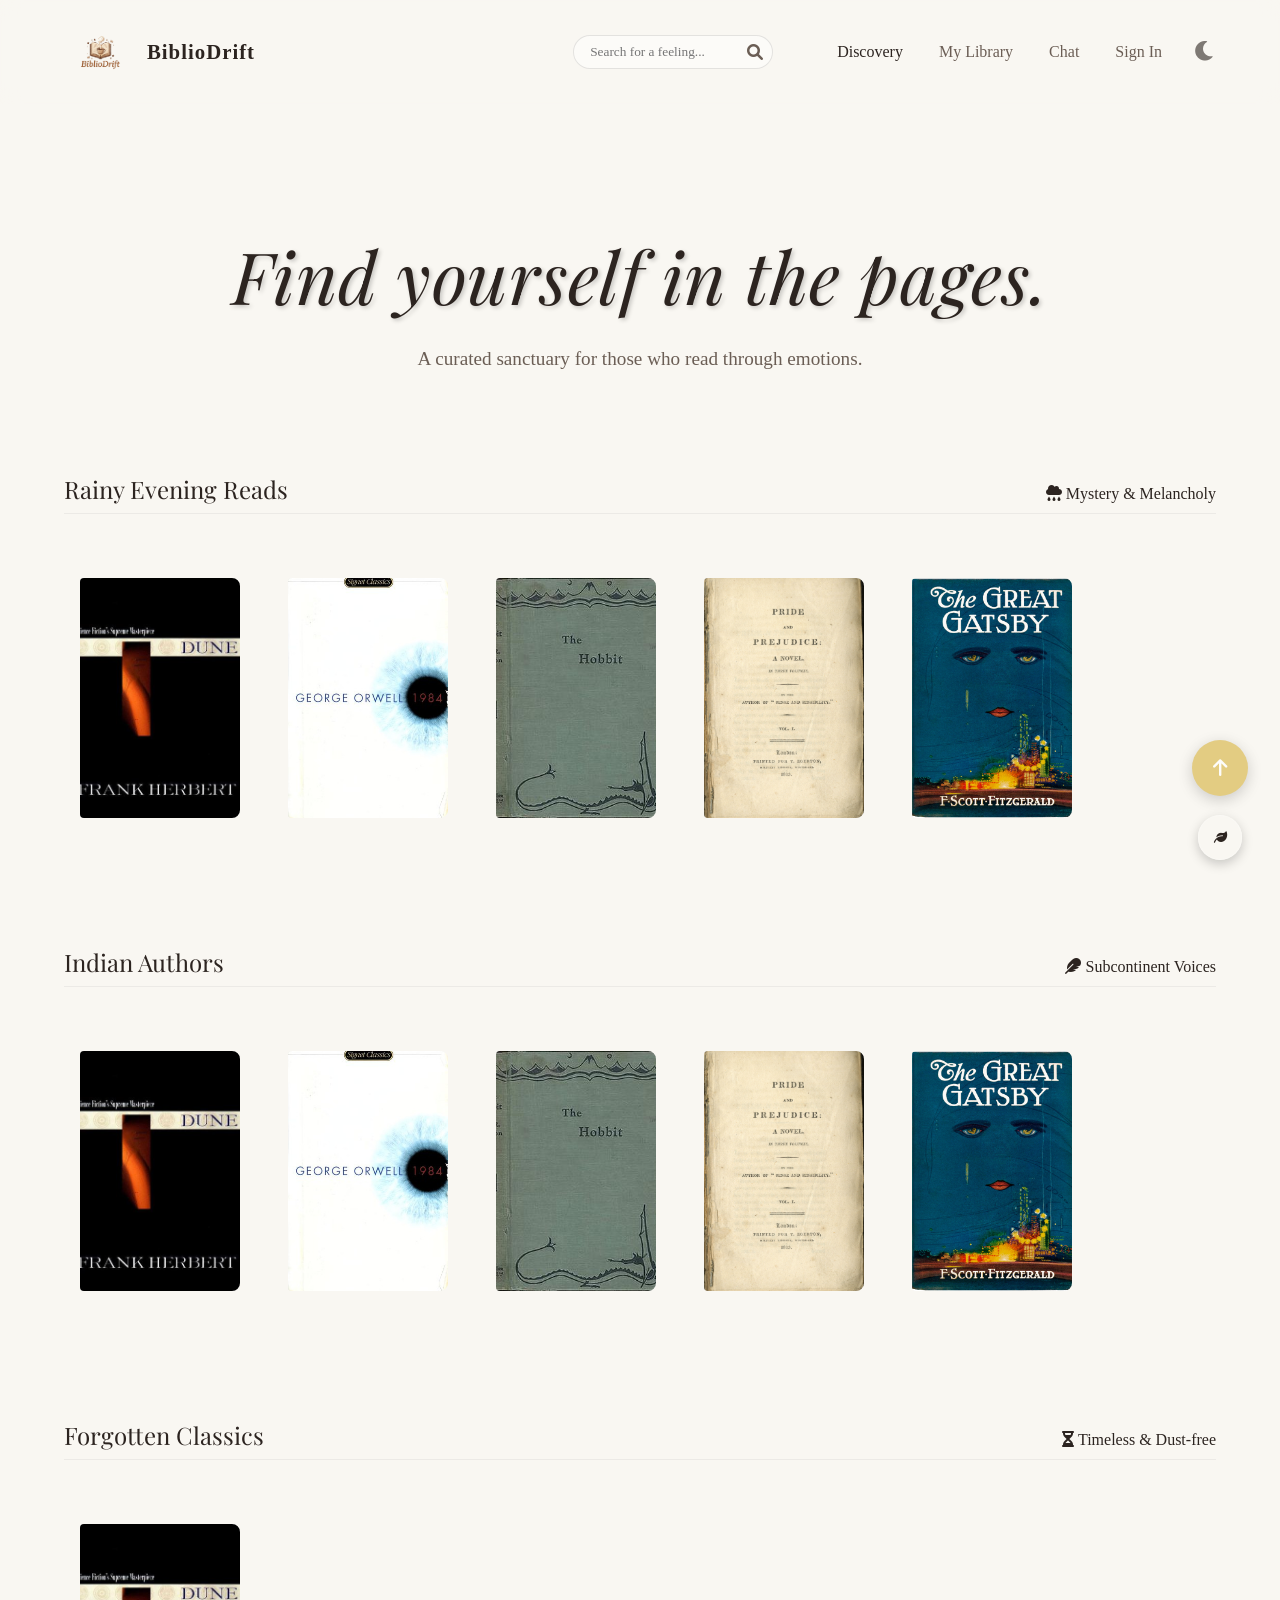
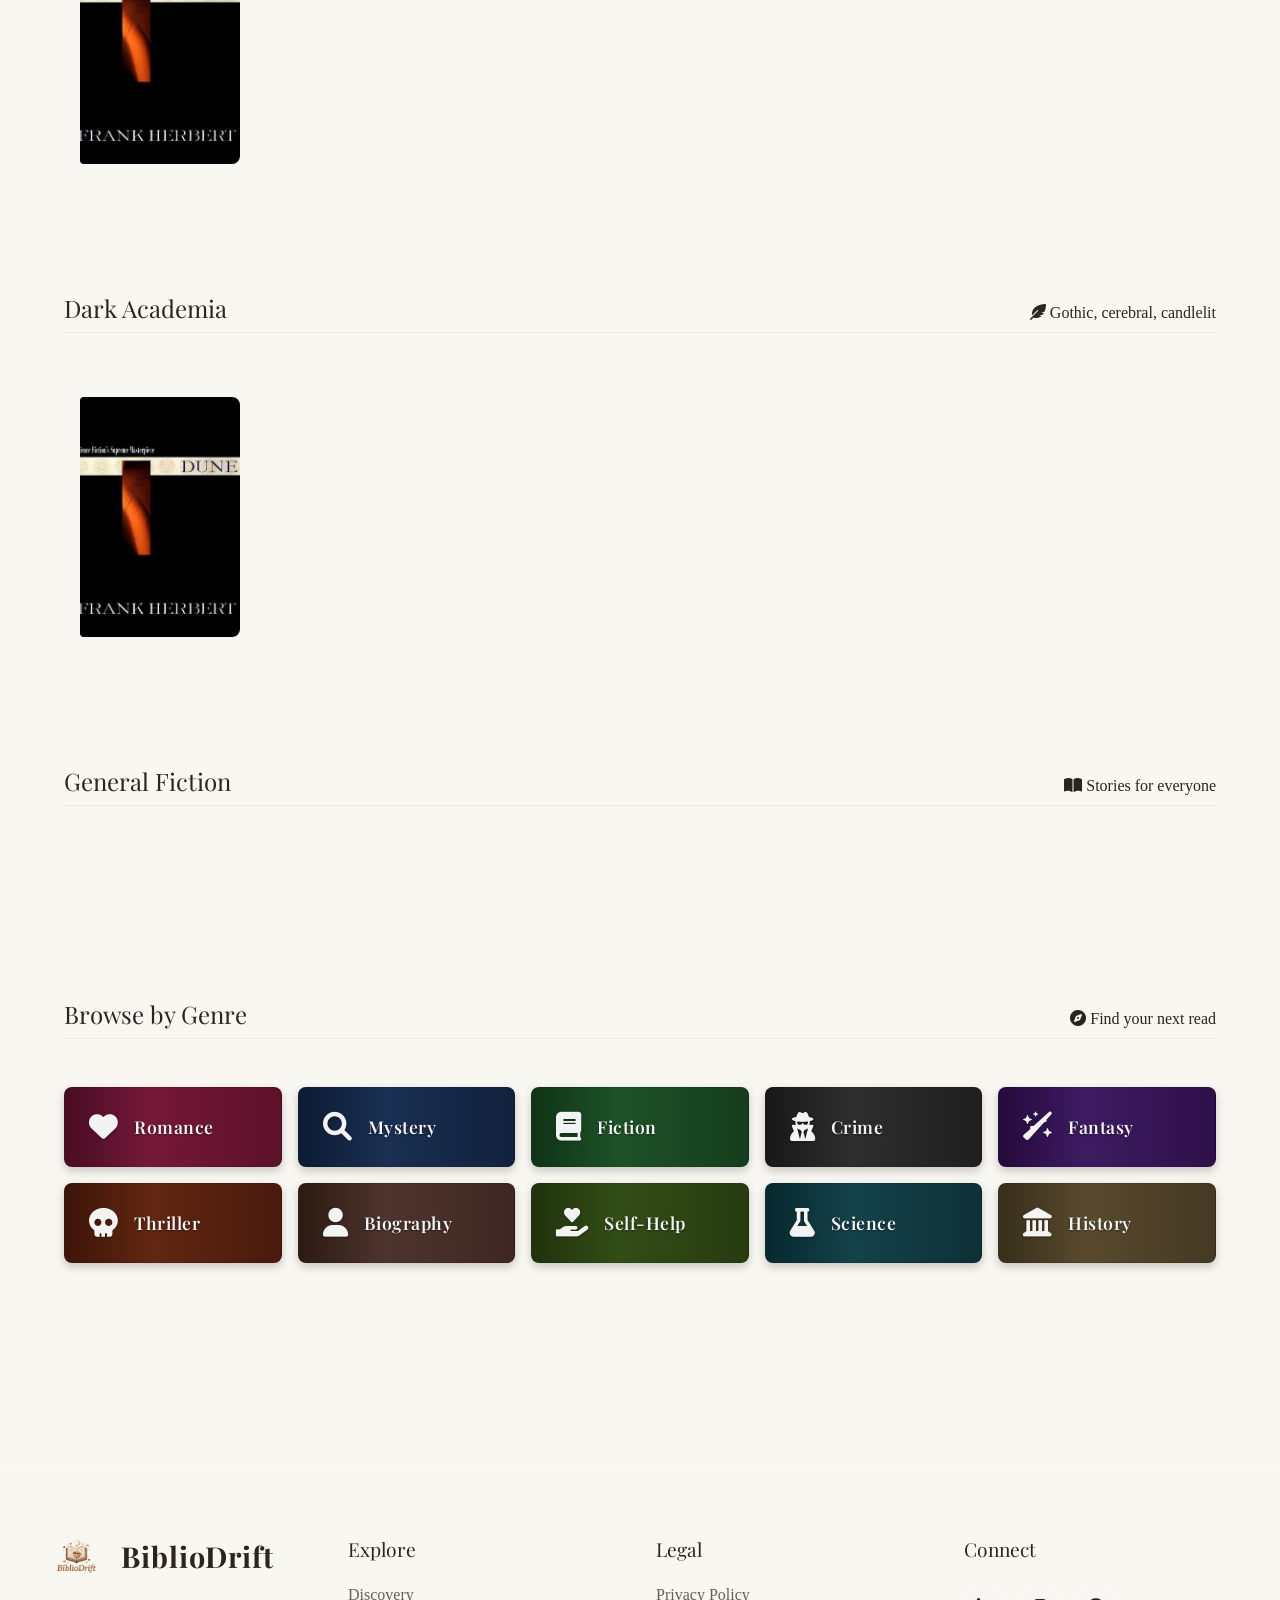
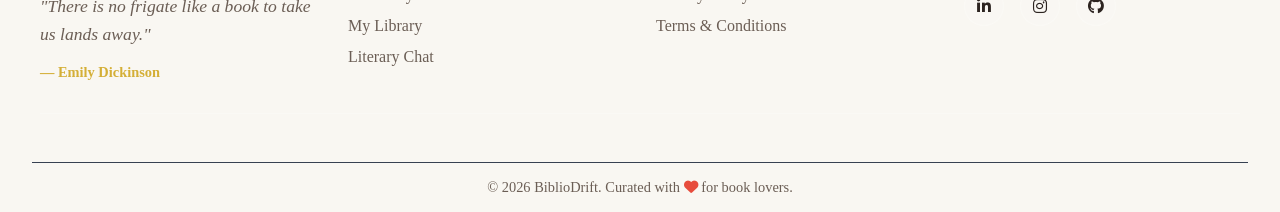
==== frontend/pages/index.html @ 65e3a483 "Merge branch 'main' into 525" ====
<!doctype html>
<html lang="en">

<head>
  <meta charset="UTF-8" />
  <script>
    (function () {
      const theme = localStorage.getItem('bibliodrift_theme');
      if (theme === 'night') {
        document.documentElement.setAttribute('data-theme', 'night');
      }
    })();
  </script>
  <meta name="viewport" content="width=device-width, initial-scale=1.0" />
  <!-- Added SEO meta description to improve search engine discoverability and click-through rates -->
  <meta name="description" content="BiblioDrift — Discover books by mood, track your reading journey, and get AI-powered recommendations." />
  <title>BiblioDrift | Find yourself in the pages</title>
  <link rel="stylesheet" href="../css/style.css" />
  <link rel="stylesheet" href="../css/keyboard-shortcuts.css" />

  <!-- Fonts -->
  <link rel="preconnect" href="https://fonts.googleapis.com" />
  <link rel="preconnect" href="https://fonts.gstatic.com" crossorigin />
  <link
    href="https://fonts.googleapis.com/css2?family=Playfair+Display:ital,wght@0,400;0,600;1,400&family=Georgia&display=swap"
    rel="stylesheet" />
  <link rel="stylesheet" href="https://cdnjs.cloudflare.com/ajax/libs/font-awesome/6.0.0/css/all.min.css" />

  <!-- Security: DOMPurify for XSS prevention -->
  <script src="https://cdn.jsdelivr.net/npm/dompurify@3.0.6/dist/purify.min.js"></script>
  <link rel="icon" href="../assets/images/biblioDrift_favicon.png" type="image/png">
  <!-- PWA -->
  <link rel="manifest" href="../manifest.json">
  <meta name="theme-color" content="#2c2420">
  <meta name="apple-mobile-web-app-capable" content="yes">
  <meta name="apple-mobile-web-app-status-bar-style" content="black-translucent">
  <meta name="apple-mobile-web-app-title" content="BiblioDrift">
  <link rel="apple-touch-icon" href="../assets/images/biblioDrift_favicon.png">
</head>

<body>
  <header>
    <a href="index.html" class="logo">
      <img style="height: 40px" src="../assets/images/biblioDrift_favicon.png" alt="BiblioDrift Logo"> BiblioDrift
    </a>
    <div class="header-controls">
      <div class="search-bar">
        <input type="text" id="searchInput" class="search-input" placeholder="Search for a feeling...">
        <i class="fa-solid fa-search search-icon" id="searchIcon"></i>
      </div>
      <nav class="nav-links">
        <div class="tooltip">
          <a href="index.html" class="active">Discovery</a>
          <span class="tooltip-text"><i class="fa-solid fa-wand-magic-sparkles"></i> Explore books</span>
        </div>
        <div class="tooltip">
          <a href="library.html">My Library</a>
          <span class="tooltip-text"><i class="fa-solid fa-book"></i> My Library</span>
        </div>
        <div class="tooltip">
          <a href="chat.html">Chat</a>
          <span class="tooltip-text"><i class="fa-solid fa-comments"></i> Chat</span>
        </div>
        <!-- DYNAMIC AUTH LINK -->
        <div class="tooltip">
          <a href="auth.html" id="navAuthLink">Sign In</a>
          <span class="tooltip-text" id="navAuthTooltip"><i class="fa-solid fa-key"></i> Access account</span>
        </div>
      </nav>
      <button id="themeToggle" class="btn-icon" title="Toggle Theme">
        <i class="fa-solid fa-moon"></i>
      </button>
    </div>
  </header>

  <main>
    <section class="hero">
      <h1>Find yourself in the pages.</h1>
      <p>A curated sanctuary for those who read through emotions.</p>
    </section>

    <!-- SEARCH RESULTS SECTION (Initially Hidden) -->
    <section id="search-results-section" class="curated-section" hidden>
      <div class="section-header">
        <h2 id="search-query-display">Search Results</h2>
        <span><i class="fa-solid fa-magnifying-glass"></i> Exploring your query</span>
      </div>
      <div class="curated-row" id="search-results-grid">
        <!-- Dynamically Appended Books -->
      </div>
    </section>

    <!-- Curated Sections -->
    <section class="curated-section">
      <div class="section-header">
        <h2>Rainy Evening Reads</h2>
        <span><i class="fa-solid fa-cloud-rain"></i> Mystery & Melancholy</span>
      </div>
      <div class="curated-row" id="row-rainy"></div>
    </section>

    <section class="curated-section">
      <div class="section-header">
        <h2>Indian Authors</h2>
        <span><i class="fa-solid fa-feather"></i> Subcontinent Voices</span>
      </div>
      <div class="curated-row" id="row-indian"></div>
    </section>

    <section class="curated-section">
      <div class="section-header">
        <h2>Forgotten Classics</h2>
        <span><i class="fa-solid fa-hourglass"></i> Timeless & Dust-free</span>
      </div>
      <div class="curated-row" id="row-classics"></div>
    </section>

    <section class="curated-section">
      <div class="section-header">
        <h2>Dark Academia</h2>
        <span><i class="fa-solid fa-feather-pointed"></i> Gothic, cerebral, candlelit</span>
      </div>
      <div class="curated-row" id="row-dark-academia"></div>
    </section>

    <section class="curated-section">
      <div class="section-header">
        <h2>General Fiction</h2>
        <span><i class="fa-solid fa-book-open"></i> Stories for everyone</span>
      </div>
      <div class="curated-row" id="row-fiction"></div>
    </section>

    <!-- Genre Grid Section -->
    <section class="curated-section genre-section">
      <div class="section-header">
        <h2>Browse by Genre</h2>
        <span><i class="fa-solid fa-compass"></i> Find your next read</span>
      </div>
      <div class="genre-grid" id="genre-grid">
        <div class="genre-card" data-genre="romance"><i class="fa-solid fa-heart"></i><span>Romance</span></div>
        <div class="genre-card" data-genre="mystery"><i class="fa-solid fa-magnifying-glass"></i><span>Mystery</span>
        </div>
        <div class="genre-card" data-genre="fiction"><i class="fa-solid fa-book"></i><span>Fiction</span></div>
        <div class="genre-card" data-genre="crime"><i class="fa-solid fa-user-secret"></i><span>Crime</span></div>
        <div class="genre-card" data-genre="fantasy"><i class="fa-solid fa-wand-sparkles"></i><span>Fantasy</span></div>
        <div class="genre-card" data-genre="thriller"><i class="fa-solid fa-skull"></i><span>Thriller</span></div>
        <div class="genre-card" data-genre="biography"><i class="fa-solid fa-user"></i><span>Biography</span></div>
        <div class="genre-card" data-genre="self-help"><i
            class="fa-solid fa-hand-holding-heart"></i><span>Self-Help</span></div>
        <div class="genre-card" data-genre="science"><i class="fa-solid fa-flask"></i><span>Science</span></div>
        <div class="genre-card" data-genre="history"><i class="fa-solid fa-landmark"></i><span>History</span></div>
      </div>
    </section>

    <!-- Genre Modal -->
    <dialog id="genre-modal" class="genre-modal">
      <div class="genre-modal-content">
        <div class="genre-modal-header">
          <h2 id="genre-modal-title">Genre Books</h2>
          <button class="close-genre-modal" id="close-genre-modal"><i class="fa-solid fa-xmark"></i></button>
        </div>
        <div class="genre-modal-body">
          <div class="genre-books-grid" id="genre-books-grid"></div>
        </div>
      </div>
    </dialog>

    <!-- Book Details Modal -->
    <dialog id="book-details-modal" class="glass-modal">
      <div class="modal-content">
        <button class="close-modal-btn" id="closeModalBtn"><i class="fa-solid fa-xmark"></i></button>
        <div class="modal-body">
          <div class="modal-media"><img id="modal-img" src="" alt="Book Cover" /></div>
          <div class="modal-info">
            <h2 id="modal-title">Book Title</h2>
            <p id="modal-author" class="modal-subtitle">Author Name</p>
            <div class="ai-insight-box">
              <div class="ai-header"><i class="fa-solid fa-wand-magic-sparkles"></i><span>AI Insight</span></div>
              <div id="modal-summary">
                <div class="text-skeleton skeleton"></div>
                <div class="text-skeleton skeleton" style="width: 90%"></div>
                <div class="text-skeleton skeleton" style="width: 70%"></div>
              </div>
            </div>
            <div class="modal-actions">
              <button id="modal-add-btn" class="btn-primary"><i class="fa-regular fa-heart"></i> Add to Library</button>
              <button id="modal-preview-btn" class="btn-preview"><i class="fa-solid fa-book-open"></i> Preview</button>
              <button id="modal-share-btn" class="btn-secondary modal-share-btn"><i class="fa-solid fa-share-nodes"></i>
                Share</button>
            </div>
          </div>
        </div>
      </div>
    </dialog>
  </main>




  <!-- Enhanced Footer -->
  <footer class="main-footer">
    <div class="footer-container">
      <div class="footer-brand">
        <a href="index.html" class="logo">
          <img style="height: 40px" src="../assets/images/biblioDrift_favicon.png" alt="BiblioDrift Logo"> BiblioDrift
        </a>
        <p class="footer-tagline">"There is no frigate like a book to take us lands away."</p>
        <p class="footer-subtext">&mdash; Emily Dickinson</p>
      </div>
      <div class="footer-nav">
        <h3>Explore</h3>
        <ul>
          <li><a href="index.html">Discovery</a></li>
          <li><a href="library.html">My Library</a></li>
          <li><a href="chat.html">Literary Chat</a></li>
        </ul>
      </div>
      <div class="footer-legal">
        <h3>Legal</h3>
        <ul>
          <li><a href="privacy-policy.html">Privacy Policy</a></li>
          <li><a href="terms-and-conditions.html">Terms & Conditions</a></li>
        </ul>
      </div>
      <div class="footer-social">
        <h3>Connect</h3>
        <div class="social-icons">
          <a href="https://www.linkedin.com/in/devanshi5malhotra/" target="_blank" rel="noopener noreferrer" title="LinkedIn"><i class="fab fa-linkedin-in"></i></a>
          <a href="#" title="Instagram"><i class="fab fa-instagram"></i></a>
          <a href="https://github.com/devanshi14malhotra/BiblioDrift" target="_blank" rel="noopener noreferrer"
            title="GitHub"><i class="fa-brands fa-github"></i></a>
        </div>
      </div>
    </div>
    <div class="footer-bottom">
      <p>&copy; 2026 BiblioDrift. Curated with <i class="fa-solid fa-heart"></i> for book lovers.</p>
    </div>
  </footer>

  <script src="../js/config.js"></script>
  <script src="../js/app.js"></script>
  <script src="../js/book-preview.js"></script>
  <script src="../script/header-scroll.js"></script>


  <!-- Back to Top Button -->
  <button id="backToTop" class="btn-icon back-to-top" title="Back to Top" onclick="window.scrollTo({top: 0, behavior: 'smooth'});">
    <i class="fa-solid fa-arrow-up"></i>
  </button>

  <!-- Ambient Sanctuary UI -->
  <div class="ambient-sanctuary">
    <button id="ambientToggle" title="Ambient Sanctuary">
      <i class="fa-solid fa-leaf"></i>
    </button>
    <div id="ambientPanel" class="ambient-panel">
      <h3 style="color: var(--text-main) !important;">Ambient Sanctuary</h3>
      <div class="ambient-option">
        <span style="color: var(--text-main) !important;"><i class="fa-solid fa-cloud-rain"></i> Rainy Evening</span>
        <label class="switch">
          <input type="checkbox" id="rainToggle">
          <span class="slider"></span>
        </label>
      </div>
      <div class="ambient-option">
        <span style="color: var(--text-main) !important;"><i class="fa-solid fa-fire"></i> Cozy Fireplace</span>
        <label class="switch">
          <input type="checkbox" id="fireToggle">
          <span class="slider"></span>
        </label>
      </div>
      <div class="volume-control">
        <label for="ambientVolume" style="color: var(--text-main) !important;"><i class="fa-solid fa-volume-high"></i> Volume</label>
        <input type="range" id="ambientVolume" min="0" max="1" step="0.1" value="0.5" style="width: 100%;">
      </div>
    </div>
  </div>

  <script src="../js/ambient.js"></script>
  <script src="../js/security.js"></script>
  <script src="../js/pwa.js"></script>
</body>

</html>
---- frontend/css/style.css ----
:root {
    /* Day Theme (Default) */
    --bg-color: #f9f7f2;
    --header-bg: rgba(249, 247, 242, 0.8);
    --text-main: #2c2420;
    --text-muted: #6b5e55;
    --accent-gold: #d4af37;
    --wood-dark: #5d4037;
    --wood-light: #8d6e63;
    --glass-bg: rgba(255, 255, 255, 0.1);
    --glass-border: rgba(255, 255, 255, 0.2);
    --shadow-soft: 0 10px 30px rgba(0, 0, 0, 0.05);
    --input-bg: rgba(255, 255, 255, 0.5);
    --input-border: rgba(0, 0, 0, 0.1);
    --book-bg: #fff;
    --paper-color: #fffdf9;

    /* Vibe Colors */
    --vibe-mystery: #78909c;
    --vibe-romance: #ef9a9a;
    --vibe-classic: #a1887f;

    /* Dimensions */
    --book-width: 160px;
    --book-height: 240px;
    --book-thick: 40px;
}

[data-theme="night"] {
    /* Night Theme (Dark Wood) */
    --bg-color: #1e1a18;
    --header-bg: rgba(30, 26, 24, 0.85);
    --text-main: #e0d5cb;
    --text-muted: #a89a8e;
    --accent-gold: #fccb4e;
    --wood-dark: #3e2723;
    --wood-light: #5d4037;
    --glass-bg: rgba(0, 0, 0, 0.3);
    --glass-border: rgba(255, 255, 255, 0.05);
    --shadow-soft: 0 10px 40px rgba(0, 0, 0, 0.4);
    --input-bg: rgba(0, 0, 0, 0.2);
    --input-border: rgba(255, 255, 255, 0.1);
    --book-bg: #2c2420;
    --paper-color: #e0d5cb;
}

* {
    box-sizing: border-box;
    margin: 0;
    padding: 0;
}

html {
    scroll-behavior: smooth;
    transition: background-color 0.4s ease, color 0.4s ease;
}

body {
    background-color: var(--bg-color);
    color: var(--text-main);
    font-family: "Georgia", serif;
    /* Classic serif for books */
    overflow-x: hidden;
    min-height: 100vh;
    transition: background-color 0.4s ease, color 0.4s ease, border-color 0.4s ease, box-shadow 0.4s ease;
}

/* Explicit night-mode overrides — bulletproof fallback */
[data-theme="night"] body,
html[data-theme="night"],
html[data-theme="night"] body {
    background-color: #1e1a18 !important;
    color: #fff5f5 !important;
}

[data-theme="night"] header {
    background: rgba(30, 26, 24, 0.85) !important;
}

[data-theme="night"] .search-input,
[data-theme="night"] input {
    background: rgba(0, 0, 0, 0.2) !important;
    color: #e0d5cb !important;
    border-color: rgba(255, 255, 255, 0.1) !important;
}


/* Global Wooden Scrollbar Styling */
::-webkit-scrollbar {
    width: 12px;
}

::-webkit-scrollbar-track {
    background: var(--bg-color);
}

::-webkit-scrollbar-thumb {
    background: linear-gradient(180deg, var(--wood-dark), var(--wood-light));
    border-radius: 6px;
    border: 2px solid var(--bg-color);
}

::-webkit-scrollbar-thumb:hover {
    background: linear-gradient(180deg, var(--wood-light), var(--wood-dark));
    box-shadow: inset 0 0 6px rgba(0, 0, 0, 0.3);
}

h1,
h2,
h3 {
    font-weight: normal;
    font-family: "Playfair Display", serif;
    /* Elegant headings */
}

/* --- Layout --- */
header {
    padding: 2rem 4rem;
    display: flex;
    justify-content: space-between;
    align-items: center;
    position: sticky;
    top: 0;
    z-index: 100;
    background: var(--header-bg);
    backdrop-filter: blur(10px);
    transition: background-color 0.4s ease, color 0.4s ease, backdrop-filter 0.4s ease;
}

.header-controls {
    display: flex;
    align-items: center;
    gap: 2rem;
}

.search-bar {
    position: relative;
    display: flex;
    align-items: center;
}

.search-input {
    background: var(--input-bg);
    border: 1px solid var(--input-border);
    padding: 0.5rem 1rem;
    border-radius: 20px;
    font-family: "Georgia", serif;
    width: 200px;
    transition: all 0.4s ease;
    outline: none;
    color: var(--text-main);
}

.search-input:focus {
    background: var(--book-bg);
    width: 300px;
    box-shadow: var(--shadow-soft);
}

.search-icon {
    position: absolute;
    right: 10px;
    color: var(--text-muted);
    cursor: pointer;
    transition: color 0.3s ease;
}

.search-icon:hover {
    color: var(--text-main);
}

.logo {
    font-size: 1.5rem;
    letter-spacing: 1px;
    color: var(--text-main);
    text-decoration: none;
    display: flex;
    align-items: center;
    gap: 0.5rem;
}

.nav-links a {
    text-decoration: none;
    color: var(--text-muted);
    margin-left: 2rem;
    transition: color 0.3s ease;
}

.nav-links a:hover,
.nav-links a.active {
    color: var(--text-main);
}

/* === ANIMATED HOVER TOOLTIPS FOR NAVIGATION (NEW) === */
.tooltip {
    position: relative;
    display: inline-block;
}

.tooltip-text {
    position: absolute;
    left: 50%;
    bottom: calc(100% + 8px);
    transform: translateX(-50%) scale(0.95) translateY(6px);
    padding: 10px 14px;
    background: #fffaf3;
    color: #2b2b2b;
    font-size: 13px;
    font-weight: 500;
    white-space: nowrap;
    border-radius: 10px;
    box-shadow: 0 8px 20px rgba(0, 0, 0, 0.15);
    border: 1px solid rgba(0, 0, 0, 0.08);
    opacity: 0;
    visibility: hidden;
    pointer-events: none;
    transition: all 0.25s ease;
    z-index: 9999;
}

.tooltip-text::after {
    content: "";
    position: absolute;
    top: 100%;
    left: 50%;
    transform: translateX(-50%) rotate(45deg);
    width: 12px;
    height: 12px;
    background: #fffaf3;
    border-left: 1px solid rgba(0, 0, 0, 0.08);
    border-bottom: 1px solid rgba(0, 0, 0, 0.08);
}

.tooltip:hover .tooltip-text {
    opacity: 1;
    visibility: visible;
    transform: translateX(-40%) scale(1) translateY(0);
}

.tooltip-text i {
    margin-right: 5px;
    color: var(--accent-gold);
}

main {
    padding: 2rem 4rem;
    max-width: 1400px;
    margin: 0 auto;
}

/* --- Hero --- */
.hero {
    text-align: center;
    padding: 6rem 1rem;
    animation: heroFade 1s ease-out;
}

@keyframes heroFade {
    from {
        opacity: 0;
        transform: translateY(15px);
    }

    to {
        opacity: 1;
        transform: translateY(0);
    }
}


.hero h1 {
    font-size: clamp(2.5rem, 8vw, 4.5rem);
    margin-bottom: 1.5rem;
    font-style: italic;
    line-height: 1.2;
    letter-spacing: 0.5px;
    text-shadow: 2px 2px 4px rgba(0, 0, 0, 0.2);
}

.hero p {
    color: var(--text-muted);
    font-size: 1.2rem;
    line-height: 1.8;
    max-width: 55ch;
    margin: 0 auto;
}

/* --- Curated Tables (Horizontal Scroll) --- */
.curated-section {
    margin-bottom: 6rem;
}

.section-header {
    margin-bottom: 2rem;
    border-bottom: 1px solid rgba(0, 0, 0, 0.05);
    padding-bottom: 0.5rem;
    display: flex;
    justify-content: space-between;
    align-items: baseline;
}

.curated-row {
    display: flex;
    gap: 3rem;
    padding: 2rem 1rem;
    overflow-x: visible;
    /* Allow 3D overflow */
    perspective: 1000px;
}

/* --- 3D Book Component --- */
.book-scene {
    width: var(--book-width);
    height: var(--book-height);
    perspective: 1000px;
    cursor: pointer;
    /* Random slight rotation for organic feel - handled in JS usually, but default here */
}

.book {
    width: 100%;
    height: 100%;
    position: relative;
    transform-style: preserve-3d;
    /* Bouncy cozy feel */
    transform-origin: center center -20px;
    /* Pivot inside the book */
    animation: floatIn 0.8s ease-out backwards;
}

@keyframes floatIn {
    from {
        opacity: 0;
        transform: translateY(50px) scale(0.9);
    }

    to {
        opacity: 1;
        transform: translateY(0) scale(1);
    }
}

.book.flipped {
    transform: rotateY(180deg) scale(1.2) translateZ(50px);
    /* Expand and bring closer */
    z-index: 100;
}

/* Book Faces */
.book__face {
    position: absolute;
    width: 100%;
    height: 100%;
    backface-visibility: hidden;
    /* Hide back when front is clear */
    border-radius: 4px 8px 8px 4px;
    box-shadow: 5px 5px 15px rgba(0, 0, 0, 0.15);
}

.book__face--front {
    background: var(--book-bg);
    transform: rotateY(0deg);
    z-index: 2;
}

.book__face--front img {
    width: 100%;
    height: 100%;
    object-fit: cover;
    border-radius: 4px 8px 8px 4px;
}

.book__face--back {
    transform: rotateY(180deg);
    background: var(--paper-color);
    /* Paper color */
    padding: 1.5rem;
    display: flex;
    flex-direction: column;
    justify-content: space-between;
    border: 1px solid var(--glass-border);
    z-index: 1;
    color: #2c2420;
    /* Keep text dark for paper feel even in night mode */
}

/* The Spine */
.book__face--spine {
    position: absolute;
    width: var(--book-thick);
    height: 100%;
    left: 0;
    top: 0;
    transform: rotateY(-90deg) translateZ(calc(var(--book-thick) / 2));
}

/* Improved 3D Box Model */
/* Re-defining .book for proper thickness volume */
.book {
    transform-origin: center center -20px;
    /* Pivot inside the book */
}

.book__face--front {
    transform: translateZ(20px);
}

.book__face--back {
    transform: rotateY(180deg) translateZ(20px);
}

.book__face--spine {
    width: 40px;
    height: 100%;
    background: #333;
    /* Default spine color */
    transform: rotateY(-90deg) translateZ(20px);
    /* Adjust positioning to be flush left of front face */
    left: -20px;
    /* Half thickness */
}

.book__face--right {
    /* Pages */
    width: 40px;
    height: 100%;
    background: linear-gradient(to right, #fff, #f0f0f0 20%, #fff 40%);
    transform: rotateY(90deg) translateZ(140px);
    /* Width - half thickness */
    left: auto;
    right: -20px;
}

/* Hover Effect: Pull out */
.book-scene:hover .book:not(.flipped) {
    transform: translateZ(30px) translateY(-10px) rotateY(-10deg);
}

/* Glassmorphism Overlay (Quick view) */
.glass-overlay {
    position: absolute;
    bottom: 10px;
    left: 10px;
    right: 10px;
    background: rgba(255, 255, 255, 0.7);
    backdrop-filter: blur(8px);
    padding: 0.5rem;
    border-radius: 6px;
    opacity: 0;
    transform: translateY(10px);
    transition: all 0.3s ease;
    pointer-events: none;
    /* Let clicks pass to book */
}

.book-scene:hover .glass-overlay {
    opacity: 1;
    transform: translateY(0);
}

/* Back of book content */
.handwritten-note {
    font-family: "Courier New", Courier, monospace;
    /* Placeholder for handwriting font */
    color: var(--text-muted);
    font-size: 0.9rem;
    line-height: 1.4;
    background: #fffdc2;
    padding: 10px;
    transform: rotate(-2deg);
    box-shadow: 2px 2px 5px rgba(0, 0, 0, 0.1);
    margin-bottom: 1rem;
}

.book-actions {
    display: flex;
    gap: 0.5rem;
}

.btn-icon {
    border: none;
    background: none;
    cursor: pointer;
    font-size: 1.2rem;
    opacity: 0.6;
    transition: opacity 0.2s;
}

.btn-icon:hover {
    opacity: 1;
    transform: scale(1.1);
}

/* --- Virtual Shelves --- */
.shelves-container {
    display: flex;
    flex-direction: column;
    gap: 4rem;
    padding: 2rem 0;
}

.shelf-row {
    position: relative;
    padding: 0 2rem 1.5rem 2rem;
    /* Realistic Wood Texture Gradient */
    background:
        repeating-linear-gradient(90deg,
            transparent 0,
            transparent 4px,
            rgba(0, 0, 0, 0.02) 5px,
            transparent 10px),
        linear-gradient(to bottom, #5d4037 0%, #3e2723 100%);
    border-bottom: 25px solid #281a15;
    /* Thicker front lip */
    border-radius: 4px;
    box-shadow:
        0 20px 20px -10px rgba(0, 0, 0, 0.3),
        inset 0 2px 20px rgba(0, 0, 0, 0.2);
    display: flex;
    align-items: flex-end;
    gap: 1.5rem;
    /* More spacing for expanded books */
    min-height: 280px;
}

.shelf-row::after {
    /* Depth shadow on wall behind books */
    content: "";
    position: absolute;
    bottom: 25px;
    /* Above bottom lip */
    left: 0;
    right: 0;
    height: 100%;
    z-index: -1;
    background: linear-gradient(to bottom,
            rgba(0, 0, 0, 0.1),
            rgba(0, 0, 0, 0.4));
    pointer-events: none;
}

.shelf-label {
    position: absolute;
    top: -20px;
    left: 0;
    font-size: 1.2rem;
    color: var(--wood-light);
    font-style: italic;
}

/* --- Mood Analysis Styles --- */

/* Mood Tags on Book Covers */
.mood-tags {
    position: absolute;
    top: 5px;
    left: 5px;
    display: flex;
    flex-direction: column;
    gap: 2px;
}

.mood-tag {
    background: rgba(0, 0, 0, 0.7);
    color: white;
    padding: 2px 6px;
    border-radius: 10px;
    font-size: 0.7rem;
    font-weight: bold;
    text-transform: capitalize;
}

/* Mood-specific colors */
.mood-cozy {
    background: #8d6e63 !important;
}

.mood-dark {
    background: #424242 !important;
}

.mood-mysterious {
    background: #5e35b1 !important;
}

.mood-romantic {
    background: #e91e63 !important;
}

.mood-adventurous {
    background: #ff5722 !important;
}

.mood-melancholy {
    background: #607d8b !important;
}

.mood-uplifting {
    background: #4caf50 !important;
}

.mood-intense {
    background: #f44336 !important;
}

.mood-whimsical {
    background: #9c27b0 !important;
}

.mood-thought-provoking {
    background: #795548 !important;
}

/* Glass overlay mood tags */
.glass-mood-tags {
    margin-top: 0.5rem;
    display: flex;
    gap: 0.25rem;
    flex-wrap: wrap;
}

.glass-mood-tag {
    background: rgba(255, 255, 255, 0.3);
    padding: 1px 4px;
    border-radius: 8px;
    font-size: 0.6rem;
    text-transform: capitalize;
}

/* Back of book mood analysis */
.mood-analysis {
    margin-top: 1rem;
    padding-top: 0.5rem;
    border-top: 1px solid rgba(0, 0, 0, 0.1);
}

.mood-tags-back {
    display: flex;
    gap: 0.25rem;
    flex-wrap: wrap;
    margin-top: 0.25rem;
}

.mood-tag-small {
    background: var(--accent-gold);
    color: white;
    padding: 1px 4px;
    border-radius: 6px;
    font-size: 0.6rem;
    text-transform: capitalize;
}

/* Mood Analysis Modal */
.mood-modal {
    position: fixed;
    top: 0;
    left: 0;
    width: 100%;
    height: 100%;
    background: rgba(0, 0, 0, 0.7);
    display: flex;
    justify-content: center;
    align-items: center;
    z-index: 1000;
    backdrop-filter: blur(5px);
}

.mood-modal-content {
    background: var(--book-bg);
    border-radius: 12px;
    max-width: 500px;
    width: 90%;
    max-height: 80vh;
    overflow-y: auto;
    box-shadow: var(--shadow-soft);
    border: 1px solid var(--glass-border);
}

.mood-modal-header {
    padding: 1.5rem;
    border-bottom: 1px solid var(--glass-border);
    display: flex;
    justify-content: space-between;
    align-items: center;
}

.mood-modal-header h3 {
    margin: 0;
    color: var(--text-main);
}

.close-modal {
    background: none;
    border: none;
    font-size: 1.5rem;
    cursor: pointer;
    color: var(--text-muted);
    padding: 0;
    width: 30px;
    height: 30px;
    display: flex;
    align-items: center;
    justify-content: center;
}

.close-modal:hover {
    color: var(--text-main);
}

.mood-modal-body {
    padding: 1.5rem;
}

.mood-section {
    margin-bottom: 1.5rem;
}

.mood-section h4 {
    margin: 0 0 0.5rem 0;
    color: var(--text-main);
    font-size: 1rem;
}

/* Sentiment Bar */
.sentiment-bar {
    width: 100%;
    height: 8px;
    background: #e0e0e0;
    border-radius: 4px;
    overflow: hidden;
    margin: 0.5rem 0;
}

.sentiment-fill {
    height: 100%;
    background: linear-gradient(to right, #f44336, #ff9800, #4caf50);
    transition: width 0.3s ease;
}

/* Large mood tags in modal */
.mood-tags-large {
    display: flex;
    gap: 0.5rem;
    flex-wrap: wrap;
}

.mood-tag-large {
    padding: 0.5rem 1rem;
    border-radius: 20px;
    font-size: 0.9rem;
    font-weight: bold;
    color: white;
    text-transform: capitalize;
}

/* Vibe quote styling */
.vibe-quote {
    background: var(--paper-color);
    padding: 1rem;
    border-radius: 8px;
    font-style: italic;
    color: #2c2420;
    border-left: 4px solid var(--accent-gold);
    margin: 0.5rem 0;
}

/* Mood button in book actions */
.mood-btn {
    color: var(--accent-gold) !important;
}

.mood-btn:hover {
    color: var(--wood-dark) !important;
    transform: scale(1.1);
}

/* Responsive mood modal */
@media (max-width: 768px) {
    .mood-modal-content {
        width: 95%;
        margin: 1rem;
    }

    .mood-tags-large {
        flex-direction: column;
    }

    .mood-tag-large {
        text-align: center;
    }
}

/* Utilities */
.hidden {
    display: none !important;
}

/* --- Constellation View --- */
.constellation-container {
    width: 100%;
    min-height: 600px;
    margin-top: 2rem;
    position: relative;
    border-radius: 12px;
    overflow: hidden;
    animation: fadeIn 0.5s ease;
}

.view-toggles button {
    cursor: pointer;
    transition: all 0.3s ease;
}

.view-toggles .active-view {
    box-shadow: 0 4px 15px rgba(0, 0, 0, 0.2);
    transform: scale(1.05);
}

.fade-in {
    animation: fadeIn 1s ease;
}

@keyframes fadeIn {
    from {
        opacity: 0;
        transform: translateY(10px);
    }

    to {
        opacity: 1;
        transform: translateY(0);
    }
}

/* Theme Toggle Button Enhancement */
#themeToggle {
    font-size: 1.4rem;
    color: var(--text-main);
    cursor: pointer;
    transition:
        transform 0.3s ease,
        color 0.3s ease;
}

#themeToggle:hover {
    transform: rotate(15deg) scale(1.1);
    color: var(--accent-gold);
}


.footer {
    min-height: 120px;
    width: 100%;
    background-color: #222;
    display: flex;
    flex-direction: column;
    justify-content: center;
    align-items: center;
    gap: 1.2rem;
    padding: 2rem 0;
    margin-top: 4rem;
}

.social_icons {
    display: flex;
    gap: 2rem;
    z-index: 999;
}

.social_icons a {
    color: var(--accent-gold);
    font-size: 2rem;
    transition:
        transform 0.3s ease,
        color 0.3s ease;
    text-decoration: none;
}

.social_icons a:hover {
    color: white;
    transform: translateY(-5px);
}

.reading-progress {
    margin-top: 0.75rem;
    opacity: 0.85;
}

.progress-slider {
    width: 100%;
    accent-color: var(--accent-gold);
}

.reading-progress small {
    font-size: 0.7rem;
    opacity: 0.7;
}

/* --- Glass Modal --- */
.glass-modal {
    margin: auto;
    width: 90%;
    max-width: 900px;
    background: transparent;
    border: none;
    padding: 0;
    overflow: visible;
}

.glass-modal::backdrop {
    background: rgba(0, 0, 0, 0.4);
    backdrop-filter: blur(5px);
}

.modal-content {
    background: rgba(255, 255, 255, 0.65);
    backdrop-filter: blur(20px);
    -webkit-backdrop-filter: blur(20px);
    border: 1px solid var(--glass-border);
    border-radius: 20px;
    box-shadow: 0 25px 50px -12px rgba(0, 0, 0, 0.25);
    padding: 2.5rem;
    position: relative;
    overflow: hidden;
    animation: modalIn 0.4s cubic-bezier(0.175, 0.885, 0.32, 1.275);
}

[data-theme="night"] .modal-content {
    background: rgba(30, 26, 24, 0.8);
    border: 1px solid rgba(255, 255, 255, 0.1);
}

@keyframes modalIn {
    from {
        opacity: 0;
        transform: scale(0.9) translateY(20px);
    }

    to {
        opacity: 1;
        transform: scale(1) translateY(0);
    }
}

.close-modal-btn {
    position: absolute;
    top: 1.5rem;
    right: 1.5rem;
    background: var(--glass-bg);
    border: none;
    width: 2.5rem;
    height: 2.5rem;
    border-radius: 50%;
    cursor: pointer;
    font-size: 1.2rem;
    color: var(--text-muted);
    transition: all 0.2s;
    display: flex;
    justify-content: center;
    align-items: center;
    z-index: 10;
}

.close-modal-btn:hover {
    background: var(--accent-gold);
    color: #fff;
    transform: rotate(90deg);
}

.modal-body {
    display: grid;
    grid-template-columns: 300px 1fr;
    gap: 3rem;
}

.modal-media {
    display: flex;
    justify-content: center;
    align-items: center;
}

.modal-media img {
    width: 100%;
    height: auto;
    border-radius: 12px;
    box-shadow: 10px 10px 30px rgba(0, 0, 0, 0.2);
    transform: rotate(-3deg);
    transition: transform 0.3s;
}

.modal-media img:hover {
    transform: rotate(0) scale(1.02);
}

.modal-info {
    display: flex;
    flex-direction: column;
    gap: 1.5rem;
}

.modal-info h2 {
    font-size: 2.5rem;
    line-height: 1.2;
    margin-bottom: 0;
}

.modal-subtitle {
    font-size: 1.2rem;
    color: var(--text-muted);
    font-style: italic;
    margin-top: -1rem;
}

/* AI Insight Box */
.ai-insight-box {
    background: #fdfaf5;
    border: 1px solid rgba(212, 175, 55, 0.2);
    border-left: 4px solid var(--accent-gold);
    padding: 1.2rem 1.5rem;
    border-radius: 12px;
    margin-top: 1.5rem;
    box-shadow: 0 2px 8px rgba(0,0,0,0.03);
}

#modal-ai-note {
    font-family: "Georgia", serif;
    font-style: italic;
    color: #4a3f35 !important; /* Dark brown for high contrast */
    line-height: 1.6;
    font-size: 1.05rem;
    display: block;
}

[data-theme="night"] .ai-insight-box {
    background: linear-gradient(135deg,
            rgba(255, 255, 255, 0.05),
            rgba(0, 0, 0, 0.2));
}

.ai-insight-box::before {
    content: "";
    position: absolute;
    top: 0;
    left: 0;
    right: 0;
    height: 2px;
    background: linear-gradient(90deg,
            transparent,
            var(--accent-gold),
            transparent);
    opacity: 0.5;
}

.ai-header {
    display: flex;
    align-items: center;
    gap: 0.8rem;
    font-family: "Courier New", monospace;
    /* Tech feel */
    font-weight: bold;
    color: var(--accent-gold);
    margin-bottom: 1rem;
    text-transform: uppercase;
    letter-spacing: 1px;
    font-size: 0.9rem;
}

#modal-summary {
    line-height: 1.6;
    color: var(--text-main);
}

.modal-actions {
    margin-top: auto;
    display: flex;
    gap: 1rem;
}

.btn-primary {
    background: var(--text-main);
    color: var(--bg-color);
    border: none;
    padding: 1rem 2rem;
    border-radius: 30px;
    font-family: "Georgia", serif;
    font-size: 1.1rem;
    cursor: pointer;
    transition: all 0.3s;
    display: flex;
    align-items: center;
    gap: 0.8rem;
}

.btn-primary:hover {
    background: var(--accent-gold);
    color: #fff;
    transform: translateY(-2px);
    box-shadow: 0 5px 15px rgba(0, 0, 0, 0.1);
}

/* Responsive Modal */
@media (max-width: 768px) {
    .modal-body {
        grid-template-columns: 1fr;
    }

    .modal-media img {
        max-width: 200px;
        transform: rotate(0);
    }

    .modal-content {
        padding: 1.5rem;
    }
}

/* ===== CHAT INTERFACE STYLES ===== */

.chat-container {
    max-width: 900px;
    margin: 0 auto;
    height: calc(100vh - 80px);
    display: flex;
    flex-direction: column;
    background: var(--glass-bg);
    backdrop-filter: blur(20px);
    border: 1px solid var(--glass-border);
    border-radius: 20px;
    overflow: hidden;
    box-shadow: var(--shadow-soft);
}

.chat-header {
    padding: 20px 25px;
    background: var(--glass-bg);
    border-bottom: 1px solid var(--glass-border);
    display: flex;
    justify-content: space-between;
    align-items: center;
}

.bookseller-info {
    display: flex;
    align-items: center;
    gap: 15px;
}

.bookseller-avatar {
    width: 50px;
    height: 50px;
    background: var(--accent-gold);
    border-radius: 50%;
    display: flex;
    align-items: center;
    justify-content: center;
    color: var(--wood-dark);
    font-size: 20px;
    box-shadow: 0 4px 15px rgba(212, 175, 55, 0.3);
}

.bookseller-details h2 {
    font-family: 'Playfair Display', serif;
    color: var(--text-main);
    font-size: 1.4rem;
    margin-bottom: 4px;
}

.status {
    display: flex;
    align-items: center;
    gap: 8px;
    color: var(--text-muted);
    font-size: 0.9rem;
}

.status-dot {
    width: 8px;
    height: 8px;
    background: #4caf50;
    border-radius: 50%;
    animation: pulse 2s infinite;
}

@keyframes pulse {

    0%,
    100% {
        opacity: 1;
    }

    50% {
        opacity: 0.5;
    }
}

.chat-actions {
    display: flex;
    gap: 10px;
}

.action-btn {
    width: 40px;
    height: 40px;
    background: var(--glass-bg);
    border: 1px solid var(--glass-border);
    border-radius: 10px;
    color: var(--text-muted);
    cursor: pointer;
    transition: all 0.3s ease;
    display: flex;
    align-items: center;
    justify-content: center;
}

.action-btn:hover {
    background: var(--accent-gold);
    color: var(--wood-dark);
    transform: translateY(-2px);
}

.chat-messages {
    flex: 1;
    overflow-y: auto;
    padding: 20px 25px;
    display: flex;
    flex-direction: column;
    gap: 20px;
}

.message {
    display: flex;
    gap: 12px;
    max-width: 80%;
}

.message.user-message {
    align-self: flex-end;
    flex-direction: row-reverse;
}

.message-avatar {
    width: 35px;
    height: 35px;
    border-radius: 50%;
    display: flex;
    align-items: center;
    justify-content: center;
    font-size: 14px;
    flex-shrink: 0;
}

.bookseller-message .message-avatar {
    background: var(--accent-gold);
    color: var(--wood-dark);
}

.user-message .message-avatar {
    background: var(--wood-light);
    color: var(--paper-color);
}

.message-content {
    flex: 1;
}

.message-bubble {
    background: var(--glass-bg);
    border: 1px solid var(--glass-border);
    border-radius: 18px;
    padding: 15px 18px;
    backdrop-filter: blur(10px);
    box-shadow: 0 4px 15px rgba(0, 0, 0, 0.1);
}

.user-message .message-bubble {
    background: var(--accent-gold);
    color: var(--wood-dark);
    border-color: var(--accent-gold);
}

.message-bubble p {
    margin-bottom: 8px;
    line-height: 1.5;
    color: var(--text-main);
}

.user-message .message-bubble p {
    color: var(--wood-dark);
}

.message-bubble p:last-child {
    margin-bottom: 0;
}

.message-time {
    font-size: 0.75rem;
    color: var(--text-muted);
    margin-top: 5px;
    text-align: left;
}

.user-message .message-time {
    text-align: right;
}

.quick-suggestions {
    padding: 15px 25px;
    border-top: 1px solid var(--glass-border);
    background: var(--glass-bg);
}

.suggestions-header {
    font-size: 0.9rem;
    color: var(--text-muted);
    margin-bottom: 12px;
}

.suggestions-list {
    display: flex;
    gap: 10px;
    flex-wrap: wrap;
}

.suggestion-btn {
    background: var(--glass-bg);
    border: 1px solid var(--glass-border);
    border-radius: 20px;
    padding: 8px 15px;
    color: var(--text-main);
    cursor: pointer;
    transition: all 0.3s ease;
    font-size: 0.85rem;
    display: flex;
    align-items: center;
    gap: 6px;
    backdrop-filter: blur(10px);
}

.suggestion-btn:hover {
    background: var(--accent-gold);
    color: var(--wood-dark);
    transform: translateY(-2px);
    box-shadow: 0 4px 15px rgba(212, 175, 55, 0.3);
}

.chat-input-container {
    padding: 20px 25px;
    border-top: 1px solid var(--glass-border);
    background: var(--glass-bg);
}

.chat-input-wrapper {
    display: flex;
    gap: 12px;
    align-items: flex-end;
    background: var(--input-bg);
    border: 1px solid var(--input-border);
    border-radius: 20px;
    padding: 12px 15px;
    backdrop-filter: blur(10px);
}

#chatInput {
    flex: 1;
    background: transparent;
    border: none;
    outline: none;
    color: var(--text-main);
    font-size: 1rem;
    line-height: 1.4;
    resize: none;
    min-height: 24px;
    max-height: 120px;
    font-family: inherit;
}

#chatInput::placeholder {
    color: var(--text-muted);
}

.send-btn {
    width: 40px;
    height: 40px;
    background: var(--accent-gold);
    border: none;
    border-radius: 50%;
    color: var(--wood-dark);
    cursor: pointer;
    transition: all 0.3s ease;
    display: flex;
    align-items: center;
    justify-content: center;
    flex-shrink: 0;
}

.send-btn:hover {
    transform: scale(1.1);
    box-shadow: 0 4px 15px rgba(212, 175, 55, 0.4);
}

.send-btn:disabled {
    opacity: 0.5;
    cursor: not-allowed;
    transform: none;
}

.input-hint {
    margin-top: 8px;
    font-size: 0.8rem;
    color: var(--text-muted);
    display: flex;
    align-items: center;
    gap: 6px;
}

/* Book Recommendations in Chat */
.book-recommendation {
    margin: 15px 0;
    padding: 15px;
    background: var(--glass-bg);
    border: 1px solid var(--glass-border);
    border-radius: 12px;
    backdrop-filter: blur(10px);
}

.book-rec-header {
    display: flex;
    justify-content: space-between;
    align-items: center;
    margin-bottom: 12px;
}

.book-rec-title {
    font-weight: 600;
    color: var(--text-main);
    font-size: 0.95rem;
}

.book-rec-count {
    font-size: 0.8rem;
    color: var(--text-muted);
    background: var(--glass-bg);
    padding: 4px 8px;
    border-radius: 10px;
}

.book-rec-grid {
    display: grid;
    grid-template-columns: repeat(auto-fill, minmax(120px, 1fr));
    gap: 12px;
}

.book-rec-item {
    background: var(--glass-bg);
    border: 1px solid var(--glass-border);
    border-radius: 8px;
    padding: 10px;
    text-align: center;
    cursor: pointer;
    transition: all 0.3s ease;
    backdrop-filter: blur(5px);
}

.book-rec-item:hover {
    transform: translateY(-3px);
    box-shadow: 0 6px 20px rgba(0, 0, 0, 0.15);
    border-color: var(--accent-gold);
}

.book-rec-cover {
    width: 60px;
    height: 90px;
    background: var(--book-bg);
    border-radius: 4px;
    margin: 0 auto 8px;
    display: flex;
    align-items: center;
    justify-content: center;
    overflow: hidden;
    box-shadow: 0 2px 8px rgba(0, 0, 0, 0.1);
}

.book-rec-cover img {
    width: 100%;
    height: 100%;
    object-fit: cover;
}

.book-rec-cover i {
    font-size: 24px;
    color: var(--text-muted);
}

.book-rec-info h4 {
    font-size: 0.8rem;
    color: var(--text-main);
    margin-bottom: 4px;
    line-height: 1.2;
    display: -webkit-box;
    -webkit-line-clamp: 2;
    line-clamp: 2;
    -webkit-box-orient: vertical;
    overflow: hidden;
}

.book-rec-info p {
    font-size: 0.7rem;
    color: var(--text-muted);
    display: -webkit-box;
    -webkit-line-clamp: 1;
    line-clamp: 1;
    -webkit-box-orient: vertical;
    overflow: hidden;
}

/* Emotion Tags & Mood Filtering */
.emotion-tags-container {
    display: flex;
    flex-wrap: wrap;
    gap: 8px;
    margin: 12px 0;
}

.emotion-tag {
    background: var(--glass-bg);
    border: 1px solid var(--glass-border);
    border-radius: 16px;
    padding: 4px 12px;
    font-size: 0.75rem;
    color: var(--text-main);
    cursor: pointer;
    transition: all 0.2s ease;
    display: flex;
    align-items: center;
    gap: 6px;
}

.emotion-tag:hover {
    background: rgba(255, 255, 255, 0.1);
    border-color: var(--accent-gold);
}

.emotion-tag.active {
    background: var(--accent-gold);
    color: #000;
    border-color: var(--accent-gold);
}

.mood-selector-modal {
    margin-top: 16px;
    padding: 16px;
    background: rgba(0, 0, 0, 0.2);
    border-radius: 12px;
    border: 1px solid var(--glass-border);
}

.mood-selector-title {
    font-family: 'Playfair Display', serif;
    font-size: 1rem;
    margin-bottom: 12px;
    color: var(--accent-gold);
}

.mood-grid {
    display: grid;
    grid-template-columns: repeat(auto-fill, minmax(100px, 1fr));
    gap: 10px;
}

.mood-item {
    padding: 8px;
    border-radius: 8px;
    background: var(--glass-bg);
    border: 1px solid var(--glass-border);
    text-align: center;
    cursor: pointer;
    transition: transform 0.2s;
}

.mood-item:hover {
    transform: scale(1.05);
    border-color: var(--accent-gold);
}

.mood-item i {
    display: block;
    font-size: 1.2rem;
    margin-bottom: 4px;
}

.mood-item span {
    font-size: 0.7rem;
    text-transform: uppercase;
    letter-spacing: 0.5px;
}

/* Typing Indicator */
.typing-indicator {
    display: flex;
    align-items: center;
    gap: 12px;
    max-width: 80%;
}

.typing-indicator .message-avatar {
    width: 35px;
    height: 35px;
    background: var(--accent-gold);
    color: var(--wood-dark);
    border-radius: 50%;
    display: flex;
    align-items: center;
    justify-content: center;
    font-size: 14px;
}

.typing-bubble {
    background: var(--glass-bg);
    border: 1px solid var(--glass-border);
    border-radius: 18px;
    padding: 15px 18px;
    backdrop-filter: blur(10px);
    display: flex;
    align-items: center;
    gap: 4px;
}

.typing-dot {
    width: 8px;
    height: 8px;
    background: var(--text-muted);
    border-radius: 50%;
    animation: typing 1.4s infinite ease-in-out;
}

.typing-dot:nth-child(2) {
    animation-delay: 0.2s;
}

.typing-dot:nth-child(3) {
    animation-delay: 0.4s;
}

@keyframes typing {

    0%,
    60%,
    100% {
        transform: translateY(0);
        opacity: 0.4;
    }

    30% {
        transform: translateY(-10px);
        opacity: 1;
    }
}

/* Responsive Design */
@media (max-width: 768px) {
    .chat-container {
        height: calc(100vh - 60px);
        border-radius: 0;
        margin: 0;
    }

    .chat-header {
        padding: 15px 20px;
    }

    .bookseller-details h2 {
        font-size: 1.2rem;
    }

    .chat-messages {
        padding: 15px 20px;
    }

    .message {
        max-width: 90%;
    }

    .suggestions-list {
        flex-direction: column;
    }

    .suggestion-btn {
        justify-content: center;
    }

    .book-rec-grid {
        grid-template-columns: repeat(auto-fill, minmax(100px, 1fr));
        gap: 8px;
    }
}

@media (max-width: 480px) {
    .chat-header {
        padding: 12px 15px;
    }

    .bookseller-avatar {
        width: 40px;
        height: 40px;
        font-size: 16px;
    }

    .bookseller-details h2 {
        font-size: 1.1rem;
    }

    .chat-messages {
        padding: 12px 15px;
    }

    .chat-input-container {
        padding: 15px;
    }

    .book-rec-grid {
        grid-template-columns: repeat(2, 1fr);
    }
}

/* ===== GENRE SECTION STYLES ===== */

/* Genre Grid Layout */
.genre-grid {
    display: grid;
    grid-template-columns: repeat(5, 1fr);
    gap: 1rem;
    padding: 1rem 0;
}

/* Genre Card - Vintage Book Spine Look */
/* Genre Card - Compact Vintage Rectangular Look */
.genre-card {
    display: flex;
    flex-direction: row;
    /* Horizontal layout */
    align-items: center;
    justify-content: flex-start;
    padding: 1rem 1.5rem;
    cursor: pointer;
    transition: all 0.3s cubic-bezier(0.23, 1, 0.32, 1);

    /* Rectangular Shape */
    border-radius: 8px;
    box-shadow: 0 4px 10px rgba(0, 0, 0, 0.2);

    height: 80px;
    /* Much smaller height */
    position: relative;
    overflow: hidden;
    border: 1px solid rgba(0, 0, 0, 0.1);
    gap: 1rem;
}

/* Remove gold lines for cleaner small look */
.genre-card::before,
.genre-card::after {
    display: none;
}

.genre-card i {
    font-size: 1.8rem;
    margin-bottom: 0;
    margin-right: 0;
    color: rgba(255, 255, 255, 0.95);
    /* Bright White/Gold */
    text-shadow: 0 1px 3px rgba(0, 0, 0, 0.3);
    transition: transform 0.3s ease;
    flex-shrink: 0;
}

.genre-card span {
    font-family: 'Playfair Display', serif;
    font-size: 1.1rem;
    font-weight: 600;
    color: #f5f5f5;
    text-transform: capitalize;
    /* Easier to read */
    letter-spacing: 0.5px;
    text-shadow: 0 1px 2px rgba(0, 0, 0, 0.5);
    text-align: left;
    writing-mode: horizontal-tb;
    /* Horizontal Text */
    transform: none;
}

.genre-card:hover {
    transform: translateY(-5px);
    box-shadow: 0 8px 20px rgba(0, 0, 0, 0.3);
    z-index: 10;
}

.genre-card:hover i {
    transform: scale(1.1);
    color: #fff;
}

/* Genre Card Colors - Vintage Leather Palette (Deep & Dark) */

/* Romance: Deep Burgundy (Vintage Red) */
.genre-card[data-genre="romance"] {
    background: linear-gradient(90deg, #4a0d24 0%, #751838 40%, #5c112a 100%);
}

/* Mystery: Midnight Navy */
.genre-card[data-genre="mystery"] {
    background: linear-gradient(90deg, #0d1b33 0%, #1a2f52 40%, #12213d 100%);
}

/* Fiction: Classic Dark Green */
.genre-card[data-genre="fiction"] {
    background: linear-gradient(90deg, #0f3316 0%, #1e5228 40%, #163d1e 100%);
}

/* Crime: Charcoal Black */
.genre-card[data-genre="crime"] {
    background: linear-gradient(90deg, #181818 0%, #2e2e2e 40%, #1f1f1f 100%);
}

/* Fantasy: Deep Royal Purple */
.genre-card[data-genre="fantasy"] {
    background: linear-gradient(90deg, #240a3d 0%, #3e1b61 40%, #2e104a 100%);
}

/* Thriller: Burnt Rust/Dark Terracotta */
.genre-card[data-genre="thriller"] {
    background: linear-gradient(90deg, #3d1508 0%, #612712 40%, #4a1a0d 100%);
}

/* Biography: Old Leather Brown */
.genre-card[data-genre="biography"] {
    background: linear-gradient(90deg, #2b1b12 0%, #4e342e 40%, #3e2723 100%);
}

/* Self-Help: Olive Drab */
.genre-card[data-genre="self-help"] {
    background: linear-gradient(90deg, #20330d 0%, #334d16 40%, #273b11 100%);
}

/* Science: Dark Slate/Teal */
.genre-card[data-genre="science"] {
    background: linear-gradient(90deg, #08282e 0%, #14424a 40%, #0e3036 100%);
}

/* History: Worn Bronze/Brown */
.genre-card[data-genre="history"] {
    background: linear-gradient(90deg, #382e1c 0%, #594a2e 40%, #453923 100%);
}

/* Genre Modal Start */

/* Genre Modal */
.genre-modal {
    position: fixed;
    top: 0;
    left: 0;
    width: 100%;
    height: 100%;
    background: rgba(0, 0, 0, 0.6);
    backdrop-filter: blur(8px);
    -webkit-backdrop-filter: blur(8px);
    border: none;
    padding: 0;
    max-width: 100%;
    max-height: 100%;
    z-index: 10000;
}

.genre-modal::backdrop {
    background: transparent;
}

.genre-modal-content {
    background: var(--bg-color);
    width: 90%;
    max-width: 1100px;
    max-height: 85vh;
    margin: 5vh auto;
    border-radius: 24px;
    overflow: hidden;
    box-shadow: 0 25px 80px rgba(0, 0, 0, 0.3);
    display: flex;
    flex-direction: column;
}

.genre-modal-header {
    display: flex;
    justify-content: space-between;
    align-items: center;
    padding: 1.5rem 2rem;
    border-bottom: 1px solid rgba(0, 0, 0, 0.1);
    background: linear-gradient(to bottom, var(--card-bg), transparent);
}

.genre-modal-header h2 {
    font-family: 'Playfair Display', serif;
    font-size: 1.75rem;
    color: var(--text-main);
    margin: 0;
}

.close-genre-modal {
    background: none;
    border: none;
    font-size: 1.5rem;
    color: var(--text-main);
    cursor: pointer;
    padding: 0.5rem;
    border-radius: 50%;
    transition: all 0.2s ease;
}

.close-genre-modal:hover {
    background: rgba(0, 0, 0, 0.1);
    transform: rotate(90deg);
}

.genre-modal-body {
    padding: 2rem;
    overflow-y: auto;
    flex: 1;
}

/* Genre Books Grid */
.genre-books-grid {
    display: flex;
    flex-wrap: wrap;
    justify-content: center;
    gap: 3rem;
    padding: 2rem;
    perspective: 1000px;
}

.genre-book-card {
    background: var(--card-bg);
    border-radius: 12px;
    overflow: hidden;
    transition: all 0.3s ease;
    cursor: pointer;
    box-shadow: 0 4px 15px rgba(0, 0, 0, 0.1);
}

.genre-book-card:hover {
    transform: translateY(-5px);
    box-shadow: 0 12px 30px rgba(0, 0, 0, 0.2);
}

.genre-book-card img {
    width: 100%;
    height: 200px;
    object-fit: cover;
}

.genre-book-info {
    padding: 1rem;
}

.genre-book-info h4 {
    font-family: 'Playfair Display', serif;
    font-size: 0.95rem;
    font-weight: 600;
    color: var(--text-main);
    margin: 0 0 0.25rem 0;
    display: -webkit-box;
    -webkit-line-clamp: 2;
    line-clamp: 2;
    -webkit-box-orient: vertical;
    overflow: hidden;
}

.genre-book-info p {
    font-size: 0.8rem;
    color: var(--text-secondary);
    margin: 0;
}

.genre-loading {
    grid-column: 1 / -1;
    display: flex;
    flex-direction: column;
    align-items: center;
    justify-content: center;
    padding: 3rem;
    color: var(--text-secondary);
    gap: 1rem;
}

.genre-loading i {
    font-size: 2rem;
    color: var(--accent-gold);
}

/* Genre Responsive */
@media (max-width: 900px) {
    .genre-grid {
        grid-template-columns: repeat(3, 1fr);
    }
}

@media (max-width: 600px) {
    .genre-grid {
        grid-template-columns: repeat(2, 1fr);
        gap: 0.75rem;
    }

    .genre-card {
        padding: 1.25rem 0.75rem;
    }

    .genre-card i {
        font-size: 1.5rem;
    }

    .genre-card span {
        font-size: 0.85rem;
    }

    .genre-modal-content {
        width: 95%;
        max-height: 90vh;
        margin: 2.5vh auto;
    }

    .genre-books-grid {
        grid-template-columns: repeat(2, 1fr);
        gap: 1rem;
    }
}

/* ===== 3D BOOKSHELF STYLES =====  */

/* Main bookshelf container with perspective */
.bookshelf-3d-container {
    perspective: 1200px;
    perspective-origin: center 40%;
    padding: 2rem 0;
    min-height: 400px;
    display: flex;
    flex-direction: column;
}

/* Empty State Placeholder */
.library-empty-state {
    text-align: center;
    padding: 4rem 2rem;
    background: var(--glass-bg);
    backdrop-filter: blur(10px);
    border: 1px solid var(--glass-border);
    border-radius: 20px;
    max-width: 600px;
    margin: 2rem auto;
    animation: fadeIn 0.8s ease-out;
    display: flex;
    flex-direction: column;
    align-items: center;
    box-shadow: var(--shadow-soft);
}

.empty-state-icon {
    font-size: 4rem;
    color: var(--accent-gold);
    margin-bottom: 1.5rem;
    opacity: 0.8;
}

.library-empty-state h2 {
    font-size: 2rem;
    margin-bottom: 1rem;
    font-family: 'Playfair Display', serif;
    font-style: italic;
}

.library-empty-state p {
    color: var(--text-muted);
    font-size: 1.1rem;
    line-height: 1.6;
    max-width: 40ch;
    margin-bottom: 1rem;
}

/* Individual shelf section */
.shelf-section-3d {
    margin-bottom: 4rem;
    position: relative;
    padding-top: 2rem;
    border-top: 4px solid #3e2723;
}

.shelf-section-3d:first-child {
    border-top: none;
    padding-top: 0;
}

.shelf-section-3d .shelf-label {
    position: relative;
    top: auto;
    left: auto;
    margin-bottom: 1.5rem;
    font-size: 1.4rem;
    color: var(--text-main);
    font-style: italic;
    font-family: 'Playfair Display', serif;
    display: flex;
    align-items: center;
    gap: 0.5rem;
    padding-bottom: 0.5rem;
    border-bottom: 2px solid #4e342e;
}

/* 3D Wooden Bookshelf */
.bookshelf-3d {
    position: relative;
    transform-style: preserve-3d;
    transform: rotateX(2deg);
    min-height: 350px;
    padding: 30px 40px 20px;
    margin: 0 -20px;

    /* Realistic wood texture */
    background:
        repeating-linear-gradient(90deg,
            transparent 0,
            transparent 3px,
            rgba(0, 0, 0, 0.03) 3px,
            transparent 8px),
        repeating-linear-gradient(0deg,
            transparent 0,
            transparent 50px,
            rgba(0, 0, 0, 0.02) 50px,
            transparent 100px),
        linear-gradient(to bottom,
            #6d4c3d 0%,
            #5d4037 15%,
            #4e342e 50%,
            #3e2723 85%,
            #2c1810 100%);

    border-radius: 4px;
    box-shadow:
        inset 0 5px 15px rgba(0, 0, 0, 0.4),
        inset 0 -3px 10px rgba(255, 255, 255, 0.05),
        0 20px 40px rgba(0, 0, 0, 0.3),
        0 5px 15px rgba(0, 0, 0, 0.2);
}

/* Back wall of shelf */
.bookshelf-3d::before {
    content: '';
    position: absolute;
    top: 0;
    left: 0;
    right: 0;
    bottom: 25px;
    background:
        linear-gradient(to bottom,
            rgba(0, 0, 0, 0.3) 0%,
            rgba(0, 0, 0, 0.1) 100%);
    border-radius: 4px 4px 0 0;
    z-index: -1;
}

/* Front lip of shelf */
.bookshelf-3d::after {
    content: '';
    position: absolute;
    bottom: 0;
    left: -5px;
    right: -5px;
    height: 25px;
    background:
        linear-gradient(to bottom,
            #4e342e 0%,
            #3e2723 40%,
            #2c1810 100%);
    border-radius: 0 0 6px 6px;
    box-shadow:
        0 8px 20px rgba(0, 0, 0, 0.4),
        inset 0 2px 5px rgba(255, 255, 255, 0.1);
    transform: translateZ(20px);
}

/* Books container */
.books-row-3d {
    display: flex;
    align-items: flex-end;
    gap: 0;
    height: 300px;
    padding-bottom: 10px;
    transform-style: preserve-3d;
    position: relative;
    z-index: 1;
}

/* Individual book spine - tilted LEFT like real books */
.book-spine-3d {
    position: relative;
    transform-style: preserve-3d;
    cursor: pointer;
    transition: all 0.4s cubic-bezier(0.23, 1, 0.32, 1);
    transform-origin: bottom left;
    /* Tilt books to the LEFT (negative rotateZ) */
    transform: rotateZ(-8deg) rotateY(-5deg);
    /* Small gap between books */
    margin-right: 3px;
}

.book-spine-3d:last-child {
    margin-right: 0;
}

.book-spine-3d:nth-child(even) {
    transform: rotateZ(-6deg) rotateY(-4deg);
}

.book-spine-3d:nth-child(3n) {
    transform: rotateZ(-10deg) rotateY(-6deg);
}

.book-spine-3d:nth-child(4n) {
    transform: rotateZ(-7deg) rotateY(-3deg);
}

/* Book spine face (what you see) */
.spine-face {
    height: 100%;
    width: 100%;
    border-radius: 2px 4px 4px 2px;
    display: flex;
    flex-direction: column;
    justify-content: flex-start;
    align-items: center;
    padding: 12px 3px;
    position: relative;
    overflow: visible;
    box-shadow:
        inset 0 0 20px rgba(0, 0, 0, 0.2),
        2px 0 8px rgba(0, 0, 0, 0.3);

    /* Subtle texture overlay */
    background-image:
        linear-gradient(to right,
            rgba(0, 0, 0, 0.15) 0%,
            rgba(255, 255, 255, 0.1) 50%,
            rgba(0, 0, 0, 0.1) 100%);
    background-blend-mode: overlay;
}

/* Book spine text */
.spine-title {
    writing-mode: vertical-rl;
    text-orientation: mixed;
    transform: rotate(180deg);
    font-family: 'Georgia', serif;
    font-size: 0.85rem;
    font-weight: 700;
    color: inherit;
    text-align: center;
    line-height: 1.15;
    flex: 1;
    display: flex;
    align-items: center;
    justify-content: center;
    overflow: visible;
    white-space: nowrap;
    letter-spacing: 0.5px;
    text-shadow: 0 1px 3px rgba(0, 0, 0, 0.4);
    padding: 5px 2px;
}

.spine-author {
    writing-mode: vertical-rl;
    text-orientation: mixed;
    transform: rotate(180deg);
    font-family: 'Georgia', serif;
    font-size: 0.6rem;
    font-weight: 500;
    opacity: 0.9;
    margin-top: 8px;
    text-shadow: 0 1px 2px rgba(0, 0, 0, 0.3);
    white-space: nowrap;
}

/* Book edge (pages) - hidden for tighter packing */
.book-edge {
    display: none;
}

/* Book cover (top of book when viewed from above) */
.book-top {
    position: absolute;
    top: -6px;
    left: 0;
    right: -8px;
    height: 6px;
    background: linear-gradient(to right,
            var(--spine-color, #5d4037) 0%,
            var(--spine-color, #5d4037) calc(100% - 8px),
            #3e2723 calc(100% - 8px),
            #3e2723 100%);
    transform: rotateX(90deg) translateZ(3px);
    border-radius: 2px 2px 0 0;
}

/* Hover effect - book stands up straight and pulls forward */
.book-spine-3d:hover {
    transform: rotateZ(0deg) rotateY(0deg) translateZ(20px) translateY(-10px);
    z-index: 100;
}

.book-spine-3d:hover .spine-face {
    box-shadow:
        inset 0 0 20px rgba(0, 0, 0, 0.2),
        5px 10px 30px rgba(0, 0, 0, 0.4),
        0 0 15px rgba(212, 175, 55, 0.3);
}

/* Book tooltip */
.book-tooltip {
    position: fixed;
    background: rgba(255, 255, 255, 0.98);
    backdrop-filter: blur(20px);
    -webkit-backdrop-filter: blur(20px);
    border: 1px solid rgba(0, 0, 0, 0.1);
    border-radius: 16px;
    padding: 1.25rem;
    min-width: 280px;
    max-width: 320px;
    box-shadow:
        0 20px 60px rgba(0, 0, 0, 0.2),
        0 8px 25px rgba(0, 0, 0, 0.15);
    z-index: 10000;
    pointer-events: none;
    opacity: 0;
    transform: translateY(10px) scale(0.95);
    transition: all 0.3s cubic-bezier(0.23, 1, 0.32, 1);
}

[data-theme="night"] .book-tooltip {
    background: rgba(44, 36, 32, 0.98);
    border: 1px solid rgba(255, 255, 255, 0.1);
}

.book-tooltip.visible {
    opacity: 1;
    transform: translateY(0) scale(1);
}

.tooltip-header {
    display: flex;
    gap: 1rem;
    margin-bottom: 0.75rem;
}

.tooltip-cover {
    width: 60px;
    height: 85px;
    border-radius: 4px;
    object-fit: cover;
    box-shadow: 0 4px 12px rgba(0, 0, 0, 0.15);
    flex-shrink: 0;
}

.tooltip-info {
    flex: 1;
    min-width: 0;
}

.tooltip-title {
    font-family: 'Playfair Display', serif;
    font-size: 1.1rem;
    font-weight: 600;
    color: var(--text-main);
    margin-bottom: 0.25rem;
    line-height: 1.3;
}

.tooltip-author {
    font-size: 0.9rem;
    color: var(--text-muted);
    font-style: italic;
    margin-bottom: 0.5rem;
}

.tooltip-rating {
    display: flex;
    align-items: center;
    gap: 0.5rem;
    font-size: 0.85rem;
}

.tooltip-stars {
    color: var(--accent-gold);
    letter-spacing: 2px;
}

.tooltip-rating-text {
    color: var(--text-muted);
}

.tooltip-description {
    font-size: 0.85rem;
    color: var(--text-muted);
    line-height: 1.5;
    display: -webkit-box;
    -webkit-line-clamp: 3;
    line-clamp: 3;
    -webkit-box-orient: vertical;
    overflow: hidden;
    border-top: 1px solid rgba(0, 0, 0, 0.08);
    padding-top: 0.75rem;
    margin-top: 0.5rem;
}

[data-theme="night"] .tooltip-description {
    border-top-color: rgba(255, 255, 255, 0.08);
}

.tooltip-hint {
    font-size: 0.75rem;
    color: var(--accent-gold);
    text-align: center;
    margin-top: 0.75rem;
    opacity: 0.9;
}

/* Book Detail Modal */
.book-detail-modal {
    position: fixed;
    top: 0;
    left: 0;
    right: 0;
    bottom: 0;
    background: rgba(0, 0, 0, 0.6);
    backdrop-filter: blur(8px);
    -webkit-backdrop-filter: blur(8px);
    display: flex;
    justify-content: center;
    align-items: center;
    z-index: 10001;
    opacity: 0;
    visibility: hidden;
    transition: all 0.4s ease;
    padding: 2rem;
}

.book-detail-modal.active {
    opacity: 1;
    visibility: visible;
}

.book-detail-content {
    background: var(--bg-color);
    border-radius: 24px;
    max-width: 900px;
    width: 100%;
    max-height: 90vh;
    overflow-y: auto;
    box-shadow: 0 30px 80px rgba(0, 0, 0, 0.3);
    transform: translateY(30px) scale(0.95);
    transition: all 0.4s cubic-bezier(0.23, 1, 0.32, 1);
    position: relative;
}

.book-detail-modal.active .book-detail-content {
    transform: translateY(0) scale(1);
}

.modal-close-btn {
    position: absolute;
    top: 10px;
    right: 10px;
    width: 36px;
    height: 36px;
    font-size: 1rem;
    border-radius: 50%;
    background: var(--glass-bg);
    border: 1px solid var(--glass-border);
    cursor: pointer;
    display: flex;
    align-items: center;
    justify-content: center;
    font-size: 1.5rem;
    color: var(--text-muted);
    transition: all 0.3s ease;
    z-index: 10;
}

.modal-close-btn:hover {
    background: var(--accent-gold);
    color: white;
    transform: rotate(90deg);
}

.book-detail-grid {
    display: grid;
    grid-template-columns: 280px 1fr;
    gap: 3rem;
    padding: 2.5rem;
}

.book-cover-section {
    position: relative;
}

.book-cover-3d {
    position: relative;
    transform-style: preserve-3d;
    transform: perspective(800px) rotateY(-15deg);
    transition: transform 0.5s ease;
}

.book-cover-3d:hover {
    transform: perspective(800px) rotateY(-5deg);
}

.book-cover-image {
    width: 100%;
    height: auto;
    border-radius: 8px;
    box-shadow:
        15px 15px 40px rgba(0, 0, 0, 0.3),
        5px 5px 15px rgba(0, 0, 0, 0.2);
}

.book-cover-spine {
    position: absolute;
    left: -20px;
    top: 5px;
    bottom: 5px;
    width: 20px;
    background: linear-gradient(to right,
            rgba(0, 0, 0, 0.3),
            rgba(0, 0, 0, 0.1));
    border-radius: 4px 0 0 4px;
    transform: rotateY(-90deg) translateZ(10px);
}

.book-info-section {
    display: flex;
    flex-direction: column;
    gap: 1.5rem;
}

.book-title-large {
    font-family: 'Playfair Display', serif;
    font-size: 2.5rem;
    font-weight: 600;
    color: var(--text-main);
    line-height: 1.2;
    margin: 0;
}

.book-author-large {
    font-size: 1.25rem;
    color: var(--text-muted);
    font-style: italic;
    margin: 0;
}

.book-meta {
    display: flex;
    align-items: center;
    gap: 1.5rem;
    flex-wrap: wrap;
}

.book-rating-large {
    display: flex;
    align-items: center;
    gap: 0.75rem;
}

.rating-stars-large {
    font-size: 1.25rem;
    color: var(--accent-gold);
    letter-spacing: 3px;
}

.rating-score {
    font-size: 1.1rem;
    font-weight: 600;
    color: var(--text-main);
}

.rating-count {
    font-size: 0.9rem;
    color: var(--text-muted);
}

.book-categories {
    display: flex;
    gap: 0.5rem;
    flex-wrap: wrap;
}

.category-tag {
    background: var(--glass-bg);
    border: 1px solid var(--glass-border);
    padding: 0.4rem 0.8rem;
    border-radius: 20px;
    font-size: 0.8rem;
    color: var(--text-muted);
}

.book-description-section {
    padding-top: 1rem;
    border-top: 1px solid var(--glass-border);
}

.book-description-section h3 {
    font-family: 'Playfair Display', serif;
    font-size: 1.25rem;
    color: var(--text-main);
    margin-bottom: 1rem;
}

.book-description-text {
    font-size: 1rem;
    line-height: 1.8;
    color: var(--text-muted);
}

.book-reviews-section {
    padding-top: 1.5rem;
    border-top: 1px solid var(--glass-border);
}

.book-reviews-section h3 {
    font-family: 'Playfair Display', serif;
    font-size: 1.25rem;
    color: var(--text-main);
    margin-bottom: 1rem;
}

.review-item {
    background: var(--glass-bg);
    border: 1px solid var(--glass-border);
    border-radius: 12px;
    padding: 1.25rem;
    margin-bottom: 1rem;
}

.review-header {
    display: flex;
    justify-content: space-between;
    align-items: center;
    margin-bottom: 0.75rem;
}

.reviewer-name {
    font-weight: 600;
    color: var(--text-main);
}

.review-rating {
    color: var(--accent-gold);
    font-size: 0.9rem;
}

.review-text {
    font-size: 0.95rem;
    line-height: 1.6;
    color: var(--text-muted);
    font-style: italic;
}

.book-actions-section {
    display: flex;
    gap: 1rem;
    margin-top: auto;
    padding-top: 1.5rem;
}

.action-btn-primary {
    flex: 1;
    padding: 1rem 1.5rem;
    border-radius: 30px;
    border: none;
    font-family: 'Georgia', serif;
    font-size: 1rem;
    cursor: pointer;
    transition: all 0.3s ease;
    display: flex;
    align-items: center;
    justify-content: center;
    gap: 0.75rem;
}

.action-btn-primary.add-to-library {
    background: var(--accent-gold);
    color: var(--wood-dark);
}

.action-btn-primary.add-to-library:hover {
    background: #e6c44a;
    transform: translateY(-2px);
    box-shadow: 0 8px 25px rgba(212, 175, 55, 0.4);
}

.action-btn-primary.mark-read {
    background: var(--glass-bg);
    border: 2px solid var(--glass-border);
    color: var(--text-main);
}

.action-btn-primary.mark-read:hover {
    background: var(--wood-light);
    color: white;
    border-color: var(--wood-light);
}

/* Empty shelf state for 3D bookshelf */
.empty-shelf-3d {
    display: flex;
    align-items: center;
    justify-content: center;
    height: 180px;
    width: 100%;
    color: rgba(255, 255, 255, 0.6);
    font-style: italic;
    font-size: 1.1rem;
    text-shadow: 0 2px 4px rgba(0, 0, 0, 0.3);
}

/* Responsive styles for 3D bookshelf */
@media (max-width: 900px) {
    .book-detail-grid {
        grid-template-columns: 1fr;
        gap: 2rem;
    }

    .book-cover-section {
        max-width: 250px;
        margin: 0 auto;
    }

    .book-cover-3d {
        transform: perspective(800px) rotateY(0);
    }

    .book-title-large {
        font-size: 2rem;
        text-align: center;
    }

    .book-author-large {
        text-align: center;
    }

    .book-meta {
        justify-content: center;
    }
}

@media (max-width: 768px) {
    .bookshelf-3d {
        padding: 20px 25px 15px;
        transform: rotateX(0);
    }

    .books-row-3d {
        gap: 4px;
        height: 180px;
        overflow-x: auto;
        padding-bottom: 15px;
    }

    .book-spine-3d {
        transform: rotateY(-5deg);
        flex-shrink: 0;
    }

    .book-spine-3d:hover {
        transform: rotateY(-3deg) translateZ(15px) translateY(-10px);
    }

    .book-detail-content {
        border-radius: 20px 20px 0 0;
        max-height: 95vh;
    }

    .book-detail-grid {
        padding: 1.5rem;
    }

    .book-actions-section {
        flex-direction: column;
    }
}

@media (max-width: 480px) {
    .shelf-section-3d .shelf-label {
        font-size: 1.2rem;
    }

    .bookshelf-3d {
        padding: 15px 20px 10px;
        margin: 0 -10px;
    }

    .books-row-3d {
        height: 160px;
    }

    .spine-title {
        font-size: 0.65rem;
    }

    .spine-author {
        display: none;
    }

    .book-title-large {
        font-size: 1.5rem;
    }
}

/* --- Merge Conflict Resolution: Added styles from feat/issue-21-api-errors --- */
/* Empty State and Error Handling */
.empty-state {
    display: flex;
    flex-direction: column;
    align-items: center;
    justify-content: center;
    padding: 3rem 1rem;
    color: var(--text-muted, #888);
    text-align: center;
    width: 100%;
    min-height: 200px;
}

.empty-state i {
    font-size: 2.5rem;
    margin-bottom: 1rem;
    color: var(--accent-gold, #d4af37);
    opacity: 0.7;
}

.empty-state p {
    font-family: 'Playfair Display', serif;
    font-size: 1.1rem;
    margin: 0;
}

/* Toast Notifications */
.toast-notification {
    position: fixed;
    bottom: 20px;
    right: 20px;
    background: var(--header-bg, #fff);
    color: var(--text-main, #333);
    padding: 1rem 1.5rem;
    border-radius: 8px;
    box-shadow: 0 4px 12px rgba(0, 0, 0, 0.15);
    z-index: 1000;
    font-family: 'Georgia', serif;
    display: flex;
    align-items: center;
    gap: 10px;
    border-left: 4px solid var(--accent-gold);
    animation: slideIn 0.3s ease-out, fadeOut 0.3s ease-in 2.7s forwards;
}

.toast-notification.error {
    border-left-color: #d32f2f;
}

.toast-notification.info {
    border-left-color: var(--accent-gold);
}

@keyframes slideIn {
    from {
        transform: translateX(100%);
        opacity: 0;
    }

    to {
        transform: translateX(0);
        opacity: 1;
    }
}

@keyframes fadeOut {
    from {
        opacity: 1;
    }

    to {
        opacity: 0;
    }
}

/* ========================================= */
/*      BOOK SPINE VARIATIONS (#12)         */
/* ========================================= */

/* --- Textures --- */

/* Leather Texture: subtle noise */
.spine-texture-leather .spine-face {
    background-image:
        url("data:image/svg+xml,%3Csvg viewBox='0 0 200 200' xmlns='http://www.w3.org/2000/svg'%3E%3Cfilter id='noiseFilter'%3E%3CfeTurbulence type='fractalNoise' baseFrequency='0.8' numOctaves='3' stitchTiles='stitch'/%3E%3C/filter%3E%3Crect width='100%25' height='100%25' filter='url(%23noiseFilter)' opacity='0.15'/%3E%3C/svg%3E"),
        linear-gradient(to right, rgba(0, 0, 0, 0.3) 0%, rgba(255, 255, 255, 0.1) 40%, rgba(0, 0, 0, 0.2) 100%);
    background-blend-mode: overlay;
}

/* Cloth Texture: cross-hatch */
.spine-texture-cloth .spine-face {
    background-image:
        repeating-linear-gradient(45deg, rgba(0, 0, 0, 0.05) 0px, rgba(0, 0, 0, 0.05) 1px, transparent 1px, transparent 4px),
        repeating-linear-gradient(-45deg, rgba(0, 0, 0, 0.05) 0px, rgba(0, 0, 0, 0.05) 1px, transparent 1px, transparent 4px),
        linear-gradient(to right, rgba(0, 0, 0, 0.2) 0%, rgba(255, 255, 255, 0.1) 50%, rgba(0, 0, 0, 0.2) 100%);
}

/* Paper/Matte Texture: flat with slight gradient */
.spine-texture-paper .spine-face {
    background-image: linear-gradient(to right, rgba(0, 0, 0, 0.1) 0%, rgba(255, 255, 255, 0.05) 50%, rgba(0, 0, 0, 0.1) 100%);
}

/* Worn/Rough Texture: scratches */
.spine-texture-worn .spine-face {
    background-image:
        url("data:image/svg+xml,%3Csvg width='100' height='100' viewBox='0 0 100 100' xmlns='http://www.w3.org/2000/svg'%3E%3Cpath d='M10 10 L20 20 M50 50 L60 40 M80 20 L70 30' stroke='rgba(0,0,0,0.2)' stroke-width='1' fill='none'/%3E%3C/svg%3E"),
        linear-gradient(to bottom, rgba(0, 0, 0, 0.2) 0%, transparent 10%, transparent 90%, rgba(0, 0, 0, 0.2) 100%),
        linear-gradient(to right, rgba(0, 0, 0, 0.3) 0%, rgba(255, 255, 255, 0.05) 50%, rgba(0, 0, 0, 0.2) 100%);
}


/* --- Patterns (Gold details etc) --- */

.spine-pattern-bands::before {
    content: '';
    position: absolute;
    top: 15%;
    left: 0;
    right: 0;
    height: 3px;
    background: var(--accent-gold);
    box-shadow: 0 1px 2px rgba(0, 0, 0, 0.3);
    pointer-events: none;
}

.spine-pattern-bands::after {
    content: '';
    position: absolute;
    bottom: 20%;
    left: 0;
    right: 0;
    height: 3px;
    background: var(--accent-gold);
    box-shadow: 0 1px 2px rgba(0, 0, 0, 0.3);
    pointer-events: none;
}

.spine-pattern-frame::before {
    content: '';
    position: absolute;
    top: 10%;
    bottom: 15%;
    left: 6px;
    right: 6px;
    border: 1px solid rgba(255, 255, 255, 0.3);
    pointer-events: none;
}

.spine-pattern-ornament::before {
    content: '?';
    /* Floral heart ornament */
    position: absolute;
    bottom: 25%;
    left: 50%;
    transform: translateX(-50%);
    color: var(--accent-gold);
    font-size: 1.2rem;
    opacity: 0.8;
}

/* --- Typography Variations --- */

/* Standard Vertical (Default) */
.spine-title {
    writing-mode: vertical-rl;
    text-orientation: mixed;
    font-family: inherit;
    font-size: 0.9rem;
    font-weight: 600;
    letter-spacing: 0.5px;
    text-align: center;
    max-height: 75%;
    overflow: hidden;
    text-overflow: ellipsis;
    margin-top: auto;
    margin-bottom: auto;
    text-shadow: 0 1px 2px rgba(0, 0, 0, 0.3);
}

/* Serif Classic */
.font-serif .spine-title {
    font-family: 'Playfair Display', serif;
    font-style: italic;
    letter-spacing: 1px;
}

/* Sans Modern */
.font-sans .spine-title {
    font-family: 'Segoe UI', sans-serif;
    font-weight: 700;
    text-transform: uppercase;
    font-size: 0.8rem;
    letter-spacing: 1.5px;
}

/* Handwritten/Personal */
.font-hand .spine-title {
    font-family: 'Georgia', serif;
    /* Fallback for now */
    font-style: italic;
    font-weight: 400;
}

/* Rotated Upwards (European style) */
.title-rotate-up .spine-title {
    transform: rotate(180deg);
}

/* Stacked letters (for very short titles) */
.title-stacked .spine-title {
    writing-mode: horizontal-tb;
    word-break: break-all;
    width: 80%;
    font-size: 1.2rem;
    line-height: 1.1;
}

/* --- User Profile Styles --- */
.profile-header {
    background: linear-gradient(135deg, var(--header-bg), var(--bg-color));
    padding: 3rem 2rem;
    border-bottom: 1px solid var(--glass-border);
    display: flex;
    flex-direction: column;
    align-items: center;
    gap: 2rem;
}

.profile-card {
    background: var(--book-bg);
    border: 1px solid var(--glass-border);
    border-radius: 20px;
    padding: 2.5rem;
    display: flex;
    align-items: center;
    gap: 2rem;
    box-shadow: var(--shadow-soft);
    max-width: 800px;
    width: 100%;
    position: relative;
    overflow: hidden;
}

.profile-card::before {
    content: '';
    position: absolute;
    top: 0;
    left: 0;
    right: 0;
    height: 6px;
    background: linear-gradient(90deg, var(--wood-dark), var(--wood-light), var(--accent-gold));
}

.profile-avatar-wrapper {
    position: relative;
}

.profile-avatar {
    width: 120px;
    height: 120px;
    border-radius: 50%;
    background: var(--wood-light);
    color: var(--paper-color);
    display: flex;
    align-items: center;
    justify-content: center;
    font-size: 3.5rem;
    border: 4px solid var(--bg-color);
    box-shadow: 0 8px 20px rgba(0, 0, 0, 0.15);
}

.profile-badge {
    position: absolute;
    bottom: 5px;
    right: 5px;
    background: var(--accent-gold);
    color: var(--wood-dark);
    width: 35px;
    height: 35px;
    border-radius: 50%;
    display: flex;
    align-items: center;
    justify-content: center;
    font-size: 1rem;
    border: 3px solid var(--book-bg);
}

.profile-info h1 {
    font-size: 2.2rem;
    color: var(--text-main);
    margin-bottom: 0.5rem;
}

.profile-email {
    color: var(--text-muted);
    font-family: 'Courier New', monospace;
    font-size: 0.95rem;
    opacity: 0.8;
}

.profile-since {
    font-size: 0.9rem;
    color: var(--text-muted);
    margin-top: 0.5rem;
    font-style: italic;
}

.profile-actions {
    margin-top: 1.5rem;
    display: flex;
    gap: 1rem;
}

.logout-btn {
    padding: 0.6rem 1.2rem;
    font-size: 0.9rem;
    background: var(--wood-dark);
    color: #fff;
    border: none;
    border-radius: 8px;
    cursor: pointer;
    transition: all 0.3s ease;
}

.logout-btn:hover {
    background: #d32f2f;
    transform: translateY(-2px);
}

.profile-stats-container {
    display: flex;
    justify-content: center;
    gap: 2rem;
    width: 100%;
    max-width: 800px;
    flex-wrap: wrap;
}

.profile-stat-box {
    background: var(--glass-bg);
    border: 1px solid var(--glass-border);
    backdrop-filter: blur(10px);
    padding: 1.5rem;
    border-radius: 15px;
    text-align: center;
    flex: 1;
    min-width: 140px;
    transition: transform 0.3s ease;
}

.profile-stat-box:hover {
    transform: translateY(-5px);
    border-color: var(--accent-gold);
}

.profile-stat-box i {
    font-size: 1.8rem;
    color: var(--accent-gold);
    margin-bottom: 0.8rem;
}

.profile-stat-box h3 {
    font-size: 1.8rem;
    margin: 0.5rem 0;
    color: var(--text-main);
}

.profile-stat-box span {
    font-size: 0.85rem;
    text-transform: uppercase;
    letter-spacing: 1px;
    color: var(--text-muted);
}

.reading-stats-dashboard {
    width: 100%;
    max-width: 800px;
    display: flex;
    flex-direction: column;
    gap: 1.5rem;
}

.progress-breakdown {
    text-align: left;
    padding: 1.5rem;
}

.progress-title {
    font-size: 1.2rem !important;
    margin-bottom: 1rem !important;
    color: var(--text-main) !important;
    text-align: left;
    font-family: "Playfair Display", serif;
}

.progress-bar-container {
    display: flex;
    height: 12px;
    border-radius: 6px;
    overflow: hidden;
    background: rgba(0,0,0,0.1);
    margin-bottom: 1rem;
}

.progress-segment {
    transition: width 1s ease-out;
}
.progress-segment.finished { background: var(--accent-gold); }
.progress-segment.current { background: var(--wood-light); }
.progress-segment.want { background: var(--text-muted); opacity: 0.7; }

.progress-legend {
    display: flex;
    justify-content: space-between;
    font-size: 0.85rem;
    color: var(--text-muted);
}

.legend-finished { color: var(--accent-gold); font-size: 0.6rem; margin-right: 4px; }
.legend-current { color: var(--wood-light); font-size: 0.6rem; margin-right: 4px; }
.legend-want { color: var(--text-muted); opacity: 0.7; font-size: 0.6rem; margin-right: 4px; }

.profile-content {
    max-width: 1200px;
    margin: 0 auto;
    padding: 3rem 2rem;
    display: grid;
    gap: 3rem;
}

.achievements-grid {
    display: grid;
    grid-template-columns: repeat(auto-fill, minmax(200px, 1fr));
    gap: 1.5rem;
    margin-top: 1.5rem;
}

.achievement-card {
    background: var(--input-bg);
    border-radius: 12px;
    padding: 1.5rem;
    text-align: center;
    border: 2px solid transparent;
    opacity: 0.6;
    filter: grayscale(100%);
    transition: all 0.3s;
}

.achievement-card.unlocked {
    opacity: 1;
    filter: grayscale(0%);
    border-color: var(--accent-gold);
    background: var(--book-bg);
    box-shadow: 0 5px 15px rgba(212, 175, 55, 0.2);
}

.achievement-card i {
    font-size: 2rem;
    margin-bottom: 1rem;
    color: var(--wood-light);
}

.achievement-card.unlocked i {
    color: var(--accent-gold);
}

.activity-feed {
    background: var(--book-bg);
    border-radius: 15px;
    padding: 2rem;
    box-shadow: var(--shadow-soft);
}

@media (max-width: 768px) {
    .profile-card {
        flex-direction: column;
        text-align: center;
        padding: 2rem 1rem;
    }

    .profile-actions {
        justify-content: center;
    }
}

/* ===== ENHANCED FOOTER STYLES ===== */
.main-footer {
    background: var(--card-bg);
    /* Use card-bg for better contrast in dark mode */
    border-top: 1px solid var(--glass-border);
    padding: 3rem 2rem 1rem;
    margin-top: 4rem;
    color: var(--text-main);
    font-family: 'Georgia', serif;
    position: relative;
    z-index: 10;
}

.footer-container {
    max-width: 1200px;
    margin: 0 auto;
    display: grid;
    grid-template-columns: 2fr 1fr 1fr 1fr;
    gap: 3rem;
    padding-bottom: 2rem;
    border-bottom: 1px solid var(--glass-border);
}

.footer-brand {
    display: flex;
    flex-direction: column;
    gap: 1rem;
}

.footer-brand .logo {
    font-family: 'Playfair Display', serif;
    font-size: 1.8rem;
    font-weight: 700;
    color: var(--text-main);
    text-decoration: none;
    display: flex;
    align-items: center;
    gap: 0.5rem;
}

.footer-tagline {
    font-style: italic;
    font-size: 1.1rem;
    color: var(--text-muted);
    line-height: 1.6;
    max-width: 300px;
}

.footer-subtext {
    font-size: 0.9rem;
    color: var(--accent-gold);
    font-weight: 600;
}

.footer-nav h3,
.footer-legal h3,
.footer-social h3 {
    font-family: 'Playfair Display', serif;
    font-size: 1.2rem;
    margin-bottom: 1.5rem;
    color: var(--text-main);
}

.footer-nav ul,
.footer-legal ul {
    list-style: none;
    padding: 0;
    margin: 0;
    display: flex;
    flex-direction: column;
    gap: 0.8rem;
}

.footer-nav li a,
.footer-legal li a {
    text-decoration: none;
    color: var(--text-muted);
    transition: all 0.3s ease;
    font-size: 1rem;
    display: inline-block;
}

.footer-nav li a:hover,
.footer-legal li a:hover {
    color: var(--accent-gold);
    transform: translateX(5px);
}

.social-icons {
    display: flex;
    gap: 1rem;
}

.social-icons a {
    width: 40px;
    height: 40px;
    border-radius: 50%;
    background: var(--glass-bg);
    border: 1px solid var(--glass-border);
    display: flex;
    align-items: center;
    justify-content: center;
    color: var(--text-main);
    text-decoration: none;
    transition: all 0.3s ease;
}

.social-icons a:hover {
    background: var(--accent-gold);
    color: white;
    transform: translateY(-3px);
    box-shadow: 0 5px 15px rgba(0, 0, 0, 0.2);
}

.footer-bottom {
    text-align: center;
    padding-top: 2rem;
    font-size: 0.9rem;
    color: var(--text-muted);
}

.footer-bottom i {
    color: #e74c3c;
    animation: heartbeat 1.5s infinite;
}

@keyframes heartbeat {

    0%,
    100% {
        transform: scale(1);
    }

    50% {
        transform: scale(1.1);
    }
}

@media (max-width: 768px) {
    .footer-container {
        grid-template-columns: 1fr;
        gap: 2rem;
        text-align: center;
    }

    .footer-brand {
        align-items: center;
    }

    .social-icons {
        justify-content: center;
    }
}

\n
/* ========================================= */

/* ========================================= */
/*      EXPANDED BOOK VIEW (#45)            */
/* ========================================= */

#book-detail-modal {
    background: rgba(44, 36, 32, 0.85);
    /* Darker, richer overlay */
    backdrop-filter: blur(8px);
    z-index: 2000;
}

#book-detail-modal .book-detail-content {
    background: transparent;
    box-shadow: none;
    border: none;
    width: 95vw;
    max-width: 1300px;
    height: 90vh;
    padding: 0;
    overflow: visible;
    display: flex;
    align-items: center;
    justify-content: center;
    pointer-events: none;
    /* Layout wrapper shouldn't block */
}

/* Re-enable pointer events for interactive children */
#book-detail-modal .book-detail-content>* {
    pointer-events: auto;
}

#modal-close-btn {
    position: absolute;
    top: 10px;
    right: 10px;
    background: rgba(255, 255, 255, 0.1);
    border: 1px solid rgba(255, 255, 255, 0.2);
    color: #fff;
    width: 32px;
    height: 32px;
    border-radius: 50%;
    font-size: 0.9rem;
    cursor: pointer;
    z-index: 2005;
    transition: all 0.3s ease;
    pointer-events: auto;
    display: flex;
    align-items: center;
    justify-content: center;
}

#modal-close-btn:hover {
    background: rgba(255, 255, 255, 0.25);
    transform: rotate(90deg);
}

.book-expanded-layout {
    display: flex;
    width: 100%;
    height: 100%;
    gap: 4rem;
    align-items: center;
    justify-content: center;
}

/* --- Left Column: 3D Stage --- */
.book-stage {
    flex: 1;
    display: flex;
    flex-direction: column;
    align-items: center;
    justify-content: center;
    perspective: 2500px;
    /* Dramatic perspective */
    z-index: 10;
    height: 100%;
    min-width: 400px;
}

.book-3d-scene {
    width: 340px;
    height: 520px;
    position: relative;
    transform-style: preserve-3d;
    transition: transform 0.1s;
    /* smooth rotation on mousemove */
}

/* The actual 3D Book Object */
.book-object {
    width: 100%;
    height: 100%;
    position: absolute;
    transform-style: preserve-3d;
    transition: transform 0.8s cubic-bezier(0.2, 0.8, 0.2, 1);
    transform-origin: center center;
    cursor: grab;
}

.book-object:active {
    cursor: grabbing;
}

/* Flipped State (Show Back) */
.book-object.flipped {
    transform: rotateY(-180deg);
}

/* Faces Common Styles */
.book-face {
    position: absolute;
    backface-visibility: hidden;
    /* Crucial */
    -webkit-backface-visibility: hidden;
}

/* ---- FRONT FACE ---- */
.face-front {
    width: 100%;
    height: 100%;
    z-index: 2;
    transform: rotateY(0deg) translateZ(25px);
    /* Push out half thickness (50px / 2) */
    background-color: #eee;
    border-radius: 2px 5px 5px 2px;
    box-shadow: inset 4px 0 10px rgba(0, 0, 0, 0.1);
    /* Curvature hint */
}

.face-front img {
    width: 100%;
    height: 100%;
    object-fit: cover;
    border-radius: 2px 5px 5px 2px;
}

/* Lighting sheen overlay */
.lighting-sheen {
    position: absolute;
    top: 0;
    left: 0;
    width: 100%;
    height: 100%;
    background: linear-gradient(105deg, transparent 20%, rgba(255, 255, 255, 0.2) 25%, transparent 30%);
    pointer-events: none;
    mix-blend-mode: overlay;
}

/* Spine shadow on cover */
.spine-overlay {
    position: absolute;
    top: 0;
    left: 0;
    bottom: 0;
    width: 25px;
    background: linear-gradient(to right, rgba(0, 0, 0, 0.3) 0%, transparent 100%);
    z-index: 3;
    pointer-events: none;
    border-radius: 2px 0 0 2px;
}

/* ---- BACK FACE ---- */
.face-back {
    width: 100%;
    height: 100%;
    transform: rotateY(180deg) translateZ(25px);
    background-color: var(--paper-color, #fffbf0);
    border-radius: 4px 2px 2px 4px;
    overflow: hidden;
    border-left: 2px solid #8d6e63;
    /* Mimic binding */
    box-shadow: inset 10px 0 20px rgba(0, 0, 0, 0.05);
    /* Inner shadow */
}

.back-paper-texture {
    width: 100%;
    height: 100%;
    padding: 3rem 2.5rem;
    background-image:
        linear-gradient(to right, rgba(0, 0, 0, 0.08) 0%, transparent 5%, transparent 95%, rgba(0, 0, 0, 0.04) 100%);
    background-color: #fff9e6;
    display: flex;
    flex-direction: column;
}

.back-content-scroll {
    overflow-y: auto;
    max-height: 100%;
    padding-right: 10px;
    font-family: 'Georgia', serif;
    font-size: 1.1rem;
    line-height: 1.7;
    color: #4a3b32;
    scrollbar-width: thin;
    scrollbar-color: #d4af37 transparent;
}

.synopsis-title {
    font-family: 'Playfair Display', serif;
    font-size: 1.8rem;
    color: #8d6e63;
    margin-bottom: 1.5rem;
    padding-bottom: 0.5rem;
    border-bottom: 2px solid rgba(141, 110, 99, 0.2);
    text-align: center;
}

/* ---- SPINE FACE ---- */
.face-spine {
    width: 50px;
    /* Thickness */
    height: 100%;
    background: #2c2420;
    /* Default dark spine */
    transform: rotateY(-90deg) translateZ(170px);
    /* 340px / 2 = 170px */
    position: absolute;
    left: 50%;
    /* Center it before transform */
    margin-left: -25px;
    /* Offset by half width to center */
    border-radius: 2px;
    box-shadow: inset 10px 0 20px rgba(0, 0, 0, 0.4);
}

/* ---- PAGE EDGES (Top, Bottom, Right) ---- */
.face-right {
    width: 48px;
    /* Slightly less than spine to show cover overhang */
    height: 98%;
    background: #fdfaf5;
    transform: rotateY(90deg) translateZ(168px);
    /* Slightly inset */
    margin-left: -24px;
    left: 50%;
    top: 1%;
    /* Page texture lines */
    background-image: repeating-linear-gradient(to right, #e8e4db 0px, #e8e4db 1px, #fdfaf5 1px, #fdfaf5 3px);
    box-shadow: inset 0 0 15px rgba(0, 0, 0, 0.05);
}

.face-top {
    width: 98%;
    height: 48px;
    top: -24px;
    left: 1%;
    transform: rotateX(90deg);
    background: #fffefb;
    background-image: repeating-linear-gradient(90deg, #d3cfc6 0px, #d3cfc6 1px, transparent 1px, transparent 3px);
}

.face-bottom {
    width: 98%;
    height: 48px;
    bottom: -24px;
    left: 1%;
    transform: rotateX(-90deg);
    background: #fffefb;
    background-image: repeating-linear-gradient(90deg, #d3cfc6 0px, #d3cfc6 1px, transparent 1px, transparent 3px);
    box-shadow: inset 0 0 15px rgba(0, 0, 0, 0.1);
}

.flip-instruction {
    margin-top: 3rem;
    color: rgba(255, 255, 255, 0.8);
    font-size: 1rem;
    letter-spacing: 0.5px;
    display: flex;
    align-items: center;
    gap: 0.8rem;
    animation: pulse 2.5s infinite;
    text-transform: uppercase;
    font-family: sans-serif;
    font-weight: 300;
}

@keyframes pulse {
    0% {
        opacity: 0.6;
        transform: translateY(0);
    }

    50% {
        opacity: 1;
        transform: translateY(-3px);
    }

    100% {
        opacity: 0.6;
        transform: translateY(0);
    }
}

/* --- Right Column: Info Panel --- */
.book-info-panel {
    flex: 1;
    max-width: 550px;
    background: rgba(255, 255, 255, 0.95);
    backdrop-filter: blur(10px);
    padding: 2rem;
    border-radius: 4px;
    /* Paper-like corner */
    box-shadow:
        0 1px 1px rgba(0, 0, 0, 0.15),
        0 8px 0 -4px #f5f5f5,
        0 8px 2px -3px rgba(0, 0, 0, 0.15),
        0 16px 0 -8px #ebebeb,
        0 16px 2px -7px rgba(0, 0, 0, 0.1);
    /* Paper stack effect */
    display: flex;
    flex-direction: column;
    gap: 1.5rem;
    height: auto;
    max-height: 90vh;
    overflow-y: auto;
    /* Allow scrolling for long content */
    position: relative;
    pointer-events: auto;
    border: 1px solid rgba(0, 0, 0, 0.05);
}

.book-header {
    border-bottom: 2px solid var(--accent-gold);
    padding: 1rem 0 1.5rem 0;
    margin-top: 1rem;
    /* Space for close button */
}

.book-info-panel .book-title-large {
    font-family: 'Playfair Display', serif;
    font-size: 2.8rem;
    color: #2c2420;
    line-height: 1.1;
    margin-bottom: 0.8rem;
}

.book-info-panel .book-author-large {
    font-size: 1.4rem;
    color: #6b5e55;
    font-style: italic;
    font-family: 'Georgia', serif;
}

.book-stats-row {
    display: flex;
    justify-content: space-between;
    background: #f9f7f2;
    padding: 1.2rem;
    border-radius: 8px;
    border: 1px solid #e0dfdc;
}

.stat-item {
    display: flex;
    flex-direction: column;
    gap: 0.3rem;
}

.stat-label {
    font-size: 0.9rem;
    color: var(--text-muted);
    text-transform: uppercase;
    letter-spacing: 0.5px;
}

.reviews-scroll-container {
    flex: 1;
    overflow-y: auto;
    padding-right: 15px;
    min-height: 150px;
    margin-top: 1rem;
    font-family: 'Georgia', serif;
    scrollbar-width: thin;
    scrollbar-color: #d4af37 transparent;
}

/* Custom Scrollbar for Reviews */
.reviews-scroll-container::-webkit-scrollbar {
    width: 6px;
}

.reviews-scroll-container::-webkit-scrollbar-track {
    background: transparent;
}

.reviews-scroll-container::-webkit-scrollbar-thumb {
    background-color: var(--wood-light);
    border-radius: 3px;
}

.book-actions-section {
    margin-top: auto;
    padding-top: 1.5rem;
    border-top: 1px solid #e0dfdc;
    display: flex;
    flex-wrap: wrap;
    /* Prevent crowding */
    gap: 0.8rem;
    align-items: center;
}

.action-btn-primary {
    flex: 1;
    padding: 0.6rem 1.2rem;
    font-size: 0.85rem;
    font-weight: 500;
    text-transform: none;
    letter-spacing: 0.5px;
    transition: all 0.3s ease;
    display: flex;
    align-items: center;
    justify-content: center;
    gap: 0.5rem;
    cursor: pointer;
    border: none;
}

.add-to-library {
    background-color: var(--wood-dark);
    color: white;
    border: 2px solid transparent;
    /* Maintain alignment with bordered button */
}

.add-to-library:hover {
    background-color: #3e2b25;
    transform: translateY(-2px);
    box-shadow: 0 5px 15px rgba(93, 64, 55, 0.3);
}

.mark-read {
    background-color: transparent;
    color: var(--wood-dark);
    border: 2px solid var(--wood-dark);
}

.mark-read:hover {
    background-color: var(--wood-dark);
    color: white;
}

/* Mobile Responsive */
@media (max-width: 1024px) {
    .book-expanded-layout {
        flex-direction: column;
        gap: 2rem;
        overflow-y: auto;
        padding: 2rem 0;
    }

    #book-modal-3d .modal-content {
        height: 100vh;
        width: 100vw;
        max-width: none;
        overflow-y: auto;
        /* Allow scrolling entire modal on mobile */
        pointer-events: auto;
        /* Enable scrolling */
        display: block;
        /* Stack */
    }

    .book-stage {
        height: 420px;
        flex: none;
        width: 100%;
        perspective: 1000px;
        margin-top: 2rem;
    }

    .book-3d-scene {
        width: 240px;
        height: 360px;
        transform: scale(0.9);
    }

    .face-spine {
        transform: rotateY(-90deg) translateZ(120px);
    }

    /* 240/2 */
    .face-right {
        transform: rotateY(90deg) translateZ(118px);
        margin-left: -24px;
    }

    .face-front {
        transform: rotateY(0deg) translateZ(25px);
    }

    .face-back {
        transform: rotateY(180deg) translateZ(25px);
    }

    .book-info-panel {
        width: 90%;
        max-width: none;
        margin: 0 auto 2rem;
        padding: 2rem;
        height: auto;
        max-height: none;
        overflow-y: visible;
        box-shadow: 0 5px 15px rgba(0, 0, 0, 0.1);
    }

    .reviews-scroll-container {
        max-height: 300px;
    }

    #modal-close-btn {
        top: 15px;
        right: 15px;
        background: rgba(0, 0, 0, 0.5);
        /* Contrast on white if scrolled */
        position: fixed;
        /* Keep it visible */
    }
}

/* 404 Page Styles */
.error-page-body {
    background-image: var(--bg-color);
}

.error-content-wrapper {
    display: flex;
    flex-direction: column;
    justify-content: center;
    align-items: center;
    text-align: center;
    min-height: 60vh;
    padding: 2rem;
}

.error-code {
    font-size: 8rem;
    font-family: 'Playfair Display', serif;
    font-weight: 700;
    color: var(--wood-dark);
    margin: 0;
    opacity: 0.15;
    line-height: 1;
    position: relative;
    z-index: 0;
}

.error-book-icon {
    font-size: 4rem;
    color: var(--wood-light);
    margin-top: -3rem;
    margin-bottom: 2rem;
    z-index: 1;
    position: relative;
    animation: float 6s ease-in-out infinite;
}

@keyframes float {
    0% {
        transform: translateY(0px);
    }

    50% {
        transform: translateY(-10px);
    }

    100% {
        transform: translateY(0px);
    }
}

.error-heading {
    font-size: 2.5rem;
    color: var(--text-main);
    margin-bottom: 1rem;
    font-family: 'Playfair Display', serif;
}

.error-subtext {
    font-size: 1.1rem;
    color: var(--text-muted);
    max-width: 500px;
    margin-bottom: 2rem;
    line-height: 1.6;
}

.error-actions {
    display: flex;
    gap: 1rem;
}

.btn-primary {
    background-color: var(--wood-dark);
    color: #fff;
    padding: 0.8rem 1.5rem;
    border-radius: 4px;
    font-family: 'Playfair Display', serif;
    text-decoration: none;
    transition: background-color 0.3s;
}

.btn-primary:hover {
    background-color: var(--wood-light);
}

.btn-outline {
    background-color: transparent;
    color: var(--wood-dark);
    border: 1px solid var(--wood-dark);
    padding: 0.8rem 1.5rem;
    border-radius: 4px;
    font-family: 'Playfair Display', serif;
    text-decoration: none;
    transition: all 0.3s;
}

.btn-outline:hover {
    background-color: var(--wood-dark);
    color: #fff;
}

/* =========================================
   OVERRIDE & FIX 3D BOOK BOX MODEL
   ========================================= */

.book-scene {
    width: var(--book-width);
    height: var(--book-height);
    perspective: 1500px;
    cursor: pointer;
}

.book {
    width: 100%;
    height: 100%;
    position: relative;
    transform-style: preserve-3d;
    transform-origin: center center;
    /* Move whole book back by half its thickness so it sits flush when flipped */
    transform: translateZ(calc(var(--book-thick) * -0.5));
    transition: transform 0.6s cubic-bezier(0.34, 1.56, 0.64, 1), box-shadow 0.6s, z-index 0.6s;
    animation: floatIn 0.8s ease-out backwards;
}

.book__face {
    position: absolute;
    backface-visibility: hidden;
    /* Default rounded corners just in case */
    border-radius: 4px;
}

.book__face--front {
    width: 100%;
    height: 100%;
    top: 0;
    left: 0;
    z-index: 2;
    transform: translateZ(calc(var(--book-thick) * 0.5));
    background: var(--book-bg);
    border-radius: 4px 8px 8px 4px;
    box-shadow: inset 4px 0 10px rgba(0, 0, 0, 0.1);
}

.book__face--front img {
    width: 100%;
    height: 100%;
    object-fit: cover;
    border-radius: 4px 8px 8px 4px;
}

.book__face--back {
    width: 100%;
    height: 100%;
    top: 0;
    left: 0;
    z-index: 1;
    transform: rotateY(180deg) translateZ(calc(var(--book-thick) * 0.5));
    background: var(--paper-color);
    border-radius: 6px 4px 4px 6px;
    padding: 1.5rem;
    display: flex;
    flex-direction: column;
    justify-content: space-between;
    border: 1px solid var(--glass-border);
    color: #2c2420;
}

.book__face--spine {
    width: var(--book-thick);
    height: 100%;
    top: 0;
    left: 0;
    /* Center connects at X = half thickness */
    transform: rotateY(-90deg) translateZ(calc(var(--book-thick) * 0.5));
    background: #333;
    /* Override randomly via JS inline style */
    box-shadow: inset -3px 0 6px rgba(0, 0, 0, 0.3), inset 3px 0 6px rgba(255, 255, 255, 0.1);
}

.book__face--right {
    width: var(--book-thick);
    height: 100%;
    top: 0;
    right: 0;
    /* Placed at the right edge */
    left: auto;
    transform: rotateY(90deg) translateZ(calc(var(--book-thick) * 0.5));
    background: repeating-linear-gradient(to right, #fdfbf7 0px, #fdfbf7 2px, #dfd8c8 3px);
    box-shadow: inset 0 0 5px rgba(0, 0, 0, 0.1);
}

.book__face--top {
    width: 100%;
    height: var(--book-thick);
    top: 0;
    left: 0;
    transform: rotateX(90deg) translateZ(calc(var(--book-thick) * 0.5));
    background: repeating-linear-gradient(to bottom, #fdfbf7 0px, #fdfbf7 2px, #dfd8c8 3px);
    box-shadow: inset 0 0 5px rgba(0, 0, 0, 0.1);
}

.book__face--bottom {
    width: 100%;
    height: var(--book-thick);
    bottom: 0;
    left: 0;
    transform: rotateX(-90deg) translateZ(calc(var(--book-thick) * 0.5));
    background: repeating-linear-gradient(to top, #fdfbf7 0px, #fdfbf7 2px, #dfd8c8 3px);
    box-shadow: inset 0 0 5px rgba(0, 0, 0, 0.1);
}

/* Enhancing Interactivity: Better 3D Spin and Popup on Hover */
.book-scene:hover {
    z-index: 50;
    /* Bring scene forward immediately */
}

.book-scene:hover .book:not(.flipped) {
    transform: translateZ(50px) translateY(-15px) rotateX(15deg) rotateY(-25deg);
    box-shadow: -10px 20px 30px rgba(0, 0, 0, 0.2);
}

/* Enhanced Flipped State with 3D Pop */
.book.flipped {
    transform: rotateY(180deg) scale(1.3) translateZ(80px);
    z-index: 100;
}

/* Fixing Flipped Transform */
.book.flipped {
    transform: translateY(-20px) translateZ(100px) rotateY(180deg) scale(1.1) !important;
    z-index: 100 !important;
}

/* === HERO CONTROLS UPGRADE (MATCH YOUR THEME) === */

.sort-controls {
    margin-top: 2rem;
    display: flex;
    justify-content: center;
    gap: 1.2rem;
    flex-wrap: wrap;
}

/* Glass dropdown cards */
.filter-group {
    display: flex;
    align-items: center;
    gap: 0.6rem;

    background: var(--glass-bg);
    backdrop-filter: blur(12px);

    border: 1px solid var(--glass-border);
    border-radius: 14px;

    padding: 10px 16px;

    box-shadow: var(--shadow-soft);
    transition: all 0.3s ease;
}

/* Hover = premium lift */
.filter-group:hover {
    transform: translateY(-3px) scale(1.02);
    border-color: var(--accent-gold);
    box-shadow: 0 12px 30px rgba(0, 0, 0, 0.15);
}

/* Icons glow */
.filter-group i {
    color: var(--accent-gold);
    font-size: 14px;
    transition: 0.3s;
}

.filter-group:hover i {
    transform: scale(1.2);
}

/* Select styling */
.sort-select {
    background: transparent;
    border: none;
    outline: none;

    font-family: "Georgia", serif;
    font-size: 14px;
    color: var(--text-main);

    cursor: pointer;
}

/* Fancy focus */
.sort-select:focus {
    color: var(--accent-gold);
}

.logo img {
    height: 40px;
}

.search-icon {
    cursor: pointer;
}

.modal-share-btn {
    margin-left: 10px;
    padding: 0.8rem 1.5rem;
    border: 1px solid var(--glass-border);
    border-radius: 8px;
    background: transparent;
    cursor: pointer;
    color: var(--text-main);
    font-family: inherit;
    transition: all 0.3s ease;
}

.library-hero {
    padding-bottom: 2rem;
    position: relative;
}

.library-export-btn {
    position: absolute;
    top: 45px;
    right: 0;
}

.library-empty-link {
    margin-top: 1.5rem;
    text-decoration: none;
}

.shelf-selection-row {
    display: flex;
    flex-direction: column;
    gap: 0.5rem;
    width: 100%;
}

.library-select-label {
    font-family: "Georgia", serif;
    font-size: 1rem;
    color: var(--wood-dark);
    font-weight: 700;
}

.library-shelf-select {
    padding: 0 12px;
    border-radius: 17px;
    font-size: 0.9rem;
    height: 40px;
    width: 100%;
    max-width: 300px;
    border: 1px solid var(--wood-light);
    background: #fff;
    color: var(--text-main);
    cursor: pointer;
    box-shadow: inset 0 1px 3px rgba(0,0,0,0.1);
}

.library-remove-btn {
    background: linear-gradient(135deg, #ff4d4d, #e60000);
    color: white;
    padding: 0 20px;
    font-size: 0.8rem;
    font-weight: 600;
    height: 38px;
    border-radius: 19px;
    display: inline-flex;
    align-items: center;
    justify-content: center;
    white-space: nowrap;
    border: none;
    cursor: pointer;
    transition: all 0.2s ease;
    box-shadow: 0 4px 12px rgba(255, 77, 77, 0.3);
}

.library-remove-btn:hover {
    background-color: #ff3333;
    transform: translateY(-1px);
    box-shadow: 0 4px 12px rgba(255, 77, 77, 0.3);
}

.library-share-btn {
    margin-left: 10px;
    border: 1px solid var(--glass-border);
    background-color: transparent;
    color: var(--text-main);
    padding: 0.3rem 0.6rem;
    border-radius: 20px;
    font-size: 0.75rem;
    height: 32px;
    cursor: pointer;
    transition: all 0.3s ease;
}

.library-empty-state[hidden],
#search-results-section[hidden] {
    display: none !important;
}

/* EXPORT BUTTON UPGRADE */
#export-library {
    position: absolute;
    top: 30px;
    right: 0;

    background: linear-gradient(135deg, var(--wood-dark), var(--wood-light));
    color: #fff;

    border: none;
    border-radius: 12px;

    padding: 10px 16px;
    font-family: "Georgia", serif;
    font-size: 13px;

    cursor: pointer;

    box-shadow: var(--shadow-soft);
    transition: all 0.3s ease;
}

/* Hover = golden premium */
#export-library:hover {
    background: linear-gradient(135deg, var(--accent-gold), #c89b2f);
    transform: translateY(-3px);
    color: #2c2420;
}

/* Responsive fix */
@media (max-width: 600px) {
    #export-library {
        position: static;
        margin-bottom: 1rem;
    }
}


/* ============================================================ */
/* BASE UI COMPONENTS - STABLE VERSION 2.0 */
/* ============================================================ */

/* Force Back to Top Arrow */
.back-to-top {
    position: fixed !important;
    bottom: 6.5rem !important;
    /* Slightly adjusted to fit leaf below */
    right: 2rem !important;
    width: 3.5rem !important;
    height: 3.5rem !important;
    border-radius: 50% !important;
    background: var(--accent-gold) !important;
    color: white !important;
    display: flex !important;
    justify-content: center !important;
    align-items: center !important;
    z-index: 10000 !important;
    box-shadow: 0 4px 15px rgba(0, 0, 0, 0.3) !important;
    cursor: pointer !important;
    border: none !important;
    transition: all 0.3s ease !important;
}

/* Ambient Sanctuary Wrapper Position */
.ambient-sanctuary {
    position: fixed !important;
    bottom: 2.5rem !important;
    right: 2.35rem !important;
    /* Centered relative to arrow */
    z-index: 10001 !important;
}

#ambientToggle {
    width: 2.8rem !important;
    /* Slightly smaller than arrow (3.5rem) */
    height: 2.8rem !important;
    border-radius: 50% !important;
    background: var(--header-bg) !important;
    color: var(--text-main) !important;
    border: 1px solid var(--glass-border) !important;
    display: flex !important;
    align-items: center !important;
    justify-content: center !important;
    cursor: pointer !important;
    box-shadow: 0 4px 12px rgba(0, 0, 0, 0.2) !important;
    transition: all 0.3s ease !important;
}

#ambientToggle:hover {
    background: var(--accent-gold) !important;
    color: white !important;
    transform: scale(1.05);
}

.ambient-panel {
    position: absolute;
    bottom: 60px;
    right: 0;
    width: 260px;
    background: #1e1a18 !important;
    background: var(--header-bg) !important;
    backdrop-filter: blur(20px);
    border: 1px solid var(--glass-border) !important;
    border-radius: 15px;
    padding: 1.2rem;
    box-shadow: 0 8px 32px rgba(0, 0, 0, 0.4);
    display: none;
    flex-direction: column;
    gap: 1rem;
    z-index: 10002;
}

.ambient-panel.active {
    display: flex !important;
}

.ambient-option {
    display: flex;
    align-items: center;
    justify-content: space-between;
    gap: 10px;
}

.ambient-option span {
    display: flex;
    align-items: center;
    gap: 10px;
    font-size: 0.95rem;
}

.switch {
    position: relative;
    display: inline-block;
    width: 34px;
    height: 20px;
}

.switch input {
    opacity: 0;
    width: 0;
    height: 0;
}

.slider {
    position: absolute;
    cursor: pointer;
    top: 0;
    left: 0;
    right: 0;
    bottom: 0;
    background-color: #444;
    transition: .4s;
    border-radius: 34px;
}

.slider:before {
    position: absolute;
    content: '';
    height: 14px;
    width: 14px;
    left: 3px;
    bottom: 3px;
    background-color: white;
    transition: .4s;
    border-radius: 50%;
}

input:checked+.slider {
    background-color: var(--accent-gold);
}

input:checked+.slider:before {
    transform: translateX(14px);
}
html[data-theme="night"] .glass-overlay,
body.night-mode .glass-overlay,
[data-theme="night"] .glass-overlay {
    background-color: #1e140c !important;
    border: 1px solid rgba(255, 255, 255, 0.1) !important;
}

html[data-theme="night"] .tooltip-title,
body.night-mode .tooltip-title {
    color: #ffffff !important;
}

html[data-theme="night"] .tooltip-author,
body.night-mode .tooltip-author {
    color: #cccccc !important;
}


.footer-logo {
  height: 40px;
  width: auto;
}

.logo {
  display: flex;
  align-items: center;
  gap: 0.6rem;
  font-size: 1.3rem;
  font-weight: bold;
}

.main-footer {
 
  padding: 4rem 2rem 1rem;
}

.footer-container {
  display: grid;
  grid-template-columns: repeat(auto-fit, minmax(220px, 1fr));
  gap: 2rem;
}

.footer-container a {
 
  text-decoration: none;
  transition: color 0.3s ease;
}



.social-icons {
  display: flex;
  gap: 1rem;
}

.footer-bottom {
  text-align: center;
  margin-top: 3rem;
  padding-top: 1rem;
  border-top: 1px solid #374151;
}
---- frontend/css/keyboard-shortcuts.css ----
/* 
 * BiblioDrift Keyboard Shortcuts Styling
 * Provides visual feedback for keyboard navigation and focus states
 */

/* Screen reader only text - visually hidden but accessible */
.sr-only {
    position: absolute;
    width: 1px;
    height: 1px;
    padding: 0;
    margin: -1px;
    overflow: hidden;
    clip: rect(0, 0, 0, 0);
    white-space: nowrap;
    border-width: 0;
}

/* Focused effect - keyboard navigation focus state */
.book-spine-3d.focused {
    transform: rotateZ(0deg) rotateY(0deg) translateZ(15px) translateY(-8px);
    z-index: 90;
    outline: 3px solid var(--accent-gold);
    outline-offset: 2px;
    transition: all 0.2s ease;
}

.book-spine-3d.focused .spine-face {
    box-shadow:
        inset 0 0 15px rgba(0, 0, 0, 0.15),
        3px 8px 20px rgba(0, 0, 0, 0.3),
        0 0 12px rgba(212, 175, 55, 0.25);
}

/* Ensure focused state is visible above other elements */
.book-spine-3d.focused:hover {
    z-index: 100;
}

/* Toast notification styling (if not already defined) */
.toast-notification {
    position: fixed;
    bottom: 20px;
    right: 20px;
    padding: 1rem 1.5rem;
    border-radius: 8px;
    background: rgba(255, 255, 255, 0.95);
    backdrop-filter: blur(10px);
    border: 1px solid rgba(0, 0, 0, 0.1);
    box-shadow: 0 4px 20px rgba(0, 0, 0, 0.15);
    display: flex;
    align-items: center;
    gap: 0.75rem;
    z-index: 10001;
    animation: slideIn 0.3s ease-out;
    color: var(--text-main);
}

.toast-notification.success {
    background: rgba(76, 175, 80, 0.95);
    color: white;
}

.toast-notification.error {
    background: rgba(244, 67, 54, 0.95);
    color: white;
}

.toast-notification.info {
    background: rgba(33, 150, 243, 0.95);
    color: white;
}

@keyframes slideIn {
    from {
        transform: translateX(400px);
        opacity: 0;
    }
    to {
        transform: translateX(0);
        opacity: 1;
    }
}

@keyframes fadeOut {
    to {
        opacity: 0;
        transform: translateX(400px);
    }
}

/* Smooth scroll behavior for keyboard navigation */
@media (prefers-reduced-motion: no-preference) {
    .book-spine-3d.focused {
        scroll-behavior: smooth;
    }
}
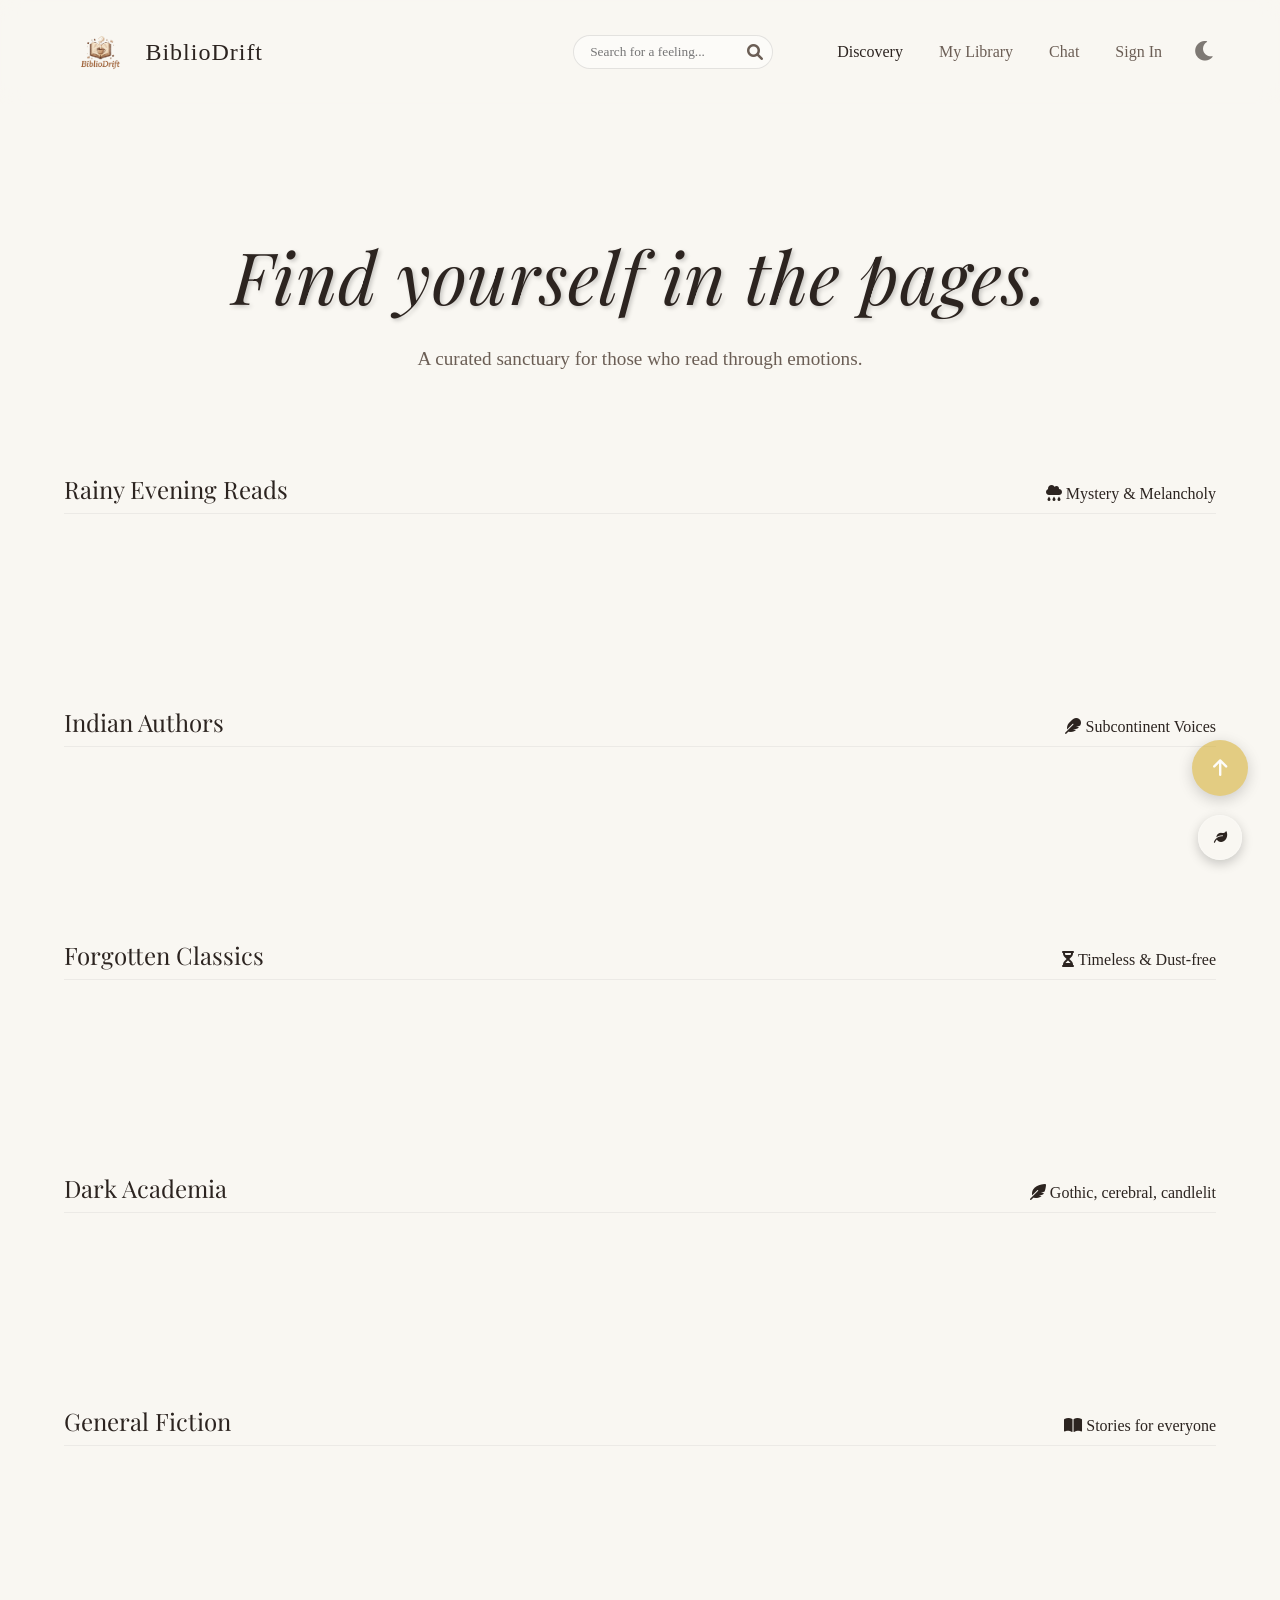
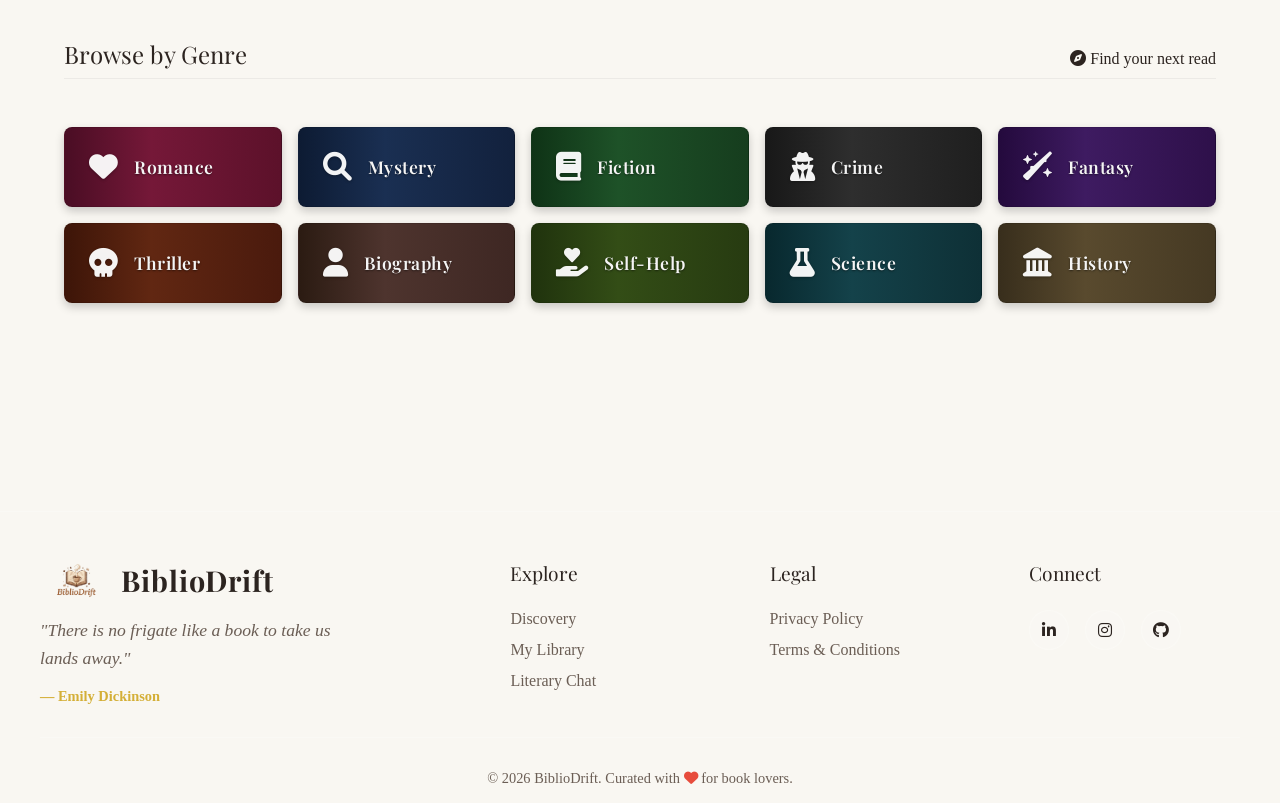
==== commit da252e2f: "feat: complete progressive offline fallback mode via Dexie.js" ====
--- a/frontend/pages/index.html
+++ b/frontend/pages/index.html
@@ -11,13 +11,20 @@
       }
     })();
   </script>
+  <script src="https://unpkg.com/dexie/dist/dexie.js"></script>
+
+  <script src="../js/db.js"></script>
+
+  <script src="../js/app.js"></script>
+  <script src="../js/library-3d.js"></script>
+  <script src="https://unpkg.com/dexie/dist/dexie.js"></script>
   <meta name="viewport" content="width=device-width, initial-scale=1.0" />
   <!-- Added SEO meta description to improve search engine discoverability and click-through rates -->
   <meta name="description" content="BiblioDrift — Discover books by mood, track your reading journey, and get AI-powered recommendations." />
   <title>BiblioDrift | Find yourself in the pages</title>
   <link rel="stylesheet" href="../css/style.css" />
   <link rel="stylesheet" href="../css/keyboard-shortcuts.css" />
-
+  <link rel="manifest" href="/manifest.json">
   <!-- Fonts -->
   <link rel="preconnect" href="https://fonts.googleapis.com" />
   <link rel="preconnect" href="https://fonts.gstatic.com" crossorigin />
@@ -30,7 +37,7 @@
   <script src="https://cdn.jsdelivr.net/npm/dompurify@3.0.6/dist/purify.min.js"></script>
   <link rel="icon" href="../assets/images/biblioDrift_favicon.png" type="image/png">
   <!-- PWA -->
-  <link rel="manifest" href="../manifest.json">
+  <link rel="manifest" href="/manifest.json">
   <meta name="theme-color" content="#2c2420">
   <meta name="apple-mobile-web-app-capable" content="yes">
   <meta name="apple-mobile-web-app-status-bar-style" content="black-translucent">
@@ -280,6 +287,7 @@
   <script src="../js/ambient.js"></script>
   <script src="../js/security.js"></script>
   <script src="../js/pwa.js"></script>
+
 </body>
 
 </html>
--- a/frontend/css/style.css
+++ b/frontend/css/style.css
@@ -70,7 +70,7 @@
 html[data-theme="night"],
 html[data-theme="night"] body {
     background-color: #1e1a18 !important;
-    color: #fff5f5 !important;
+    color: #e0d5cb !important;
 }
 
 [data-theme="night"] header {
@@ -83,7 +83,6 @@
     color: #e0d5cb !important;
     border-color: rgba(255, 255, 255, 0.1) !important;
 }
-
 
 /* Global Wooden Scrollbar Styling */
 ::-webkit-scrollbar {
@@ -267,7 +266,6 @@
     }
 }
 
-
 .hero h1 {
     font-size: clamp(2.5rem, 8vw, 4.5rem);
     margin-bottom: 1.5rem;
@@ -470,6 +468,38 @@
     transform: rotate(-2deg);
     box-shadow: 2px 2px 5px rgba(0, 0, 0, 0.1);
     margin-bottom: 1rem;
+}
+
+/* Read details Button */
+.read-details-btn {
+    background-color: #3e2723; 
+    color: #fffdf9;
+    border: 1px solid var(--accent-gold);
+    padding: 6px 16px; 
+    border-radius: 6px;
+    font-family: 'Playfair Display', 'Georgia', serif;
+    font-size: 0.82rem;
+    cursor: pointer;
+    display: flex;
+    align-items: center;
+    justify-content: center;
+    gap: 6px; 
+    margin: 8px auto 14px auto;
+    width: 96%; 
+    box-shadow: 0 3px 6px rgba(0, 0, 0, 0.15);
+    transition: background-color 0.2s ease-in-out;
+    white-space: nowrap; 
+}
+
+.read-details-btn:hover {
+    background-color: #5d4037;
+}
+
+.book__face--back .book-actions {
+    justify-content: space-around;
+    padding: 0 10px;
+    width: 100%;
+    margin-bottom: -6px;
 }
 
 .book-actions {
@@ -1498,7 +1528,6 @@
     line-height: 1.2;
     display: -webkit-box;
     -webkit-line-clamp: 2;
-    line-clamp: 2;
     -webkit-box-orient: vertical;
     overflow: hidden;
 }
@@ -1508,7 +1537,6 @@
     color: var(--text-muted);
     display: -webkit-box;
     -webkit-line-clamp: 1;
-    line-clamp: 1;
     -webkit-box-orient: vertical;
     overflow: hidden;
 }
@@ -1967,7 +1995,6 @@
     margin: 0 0 0.25rem 0;
     display: -webkit-box;
     -webkit-line-clamp: 2;
-    line-clamp: 2;
     -webkit-box-orient: vertical;
     overflow: hidden;
 }
@@ -2407,7 +2434,6 @@
     line-height: 1.5;
     display: -webkit-box;
     -webkit-line-clamp: 3;
-    line-clamp: 3;
     -webkit-box-orient: vertical;
     overflow: hidden;
     border-top: 1px solid rgba(0, 0, 0, 0.08);
@@ -4561,65 +4587,939 @@
 input:checked+.slider:before {
     transform: translateX(14px);
 }
-html[data-theme="night"] .glass-overlay,
-body.night-mode .glass-overlay,
-[data-theme="night"] .glass-overlay {
-    background-color: #1e140c !important;
-    border: 1px solid rgba(255, 255, 255, 0.1) !important;
-}
-
-html[data-theme="night"] .tooltip-title,
-body.night-mode .tooltip-title {
-    color: #ffffff !important;
-}
-
-html[data-theme="night"] .tooltip-author,
-body.night-mode .tooltip-author {
-    color: #cccccc !important;
-}
-
-
-.footer-logo {
-  height: 40px;
-  width: auto;
-}
-
-.logo {
-  display: flex;
-  align-items: center;
-  gap: 0.6rem;
-  font-size: 1.3rem;
-  font-weight: bold;
-}
-
-.main-footer {
- 
-  padding: 4rem 2rem 1rem;
-}
-
-.footer-container {
-  display: grid;
-  grid-template-columns: repeat(auto-fit, minmax(220px, 1fr));
-  gap: 2rem;
-}
-
-.footer-container a {
- 
-  text-decoration: none;
-  transition: color 0.3s ease;
-}
-
-
-
-.social-icons {
-  display: flex;
-  gap: 1rem;
-}
-
-.footer-bottom {
-  text-align: center;
-  margin-top: 3rem;
-  padding-top: 1rem;
-  border-top: 1px solid #374151;
-}
-
+
+
+/* ============================================================ */
+/* READING PROGRESS TRACKING SYSTEM                            */
+/* ============================================================ */
+
+/* --- Spine progress indicator (library.html 3D view) --- */
+.spine-progress-indicator {
+    position: absolute;
+    bottom: 0;
+    left: 0;
+    width: 100%;
+    height: 100%;
+    pointer-events: none;
+    overflow: hidden;
+    border-radius: 2px 4px 4px 2px;
+    z-index: 2;
+}
+
+.spine-progress-fill {
+    position: absolute;
+    bottom: 0;
+    left: 0;
+    width: 100%;
+    background: rgba(212, 175, 55, 0.45);
+    transition: height 0.4s ease;
+    border-radius: 0 0 2px 2px;
+}
+
+/* Finished badge on spine */
+.spine-finished-badge {
+    position: absolute;
+    bottom: 8px;
+    left: 50%;
+    transform: translateX(-50%);
+    color: #4caf50;
+    font-size: 0.75rem;
+    text-shadow: 0 1px 3px rgba(0, 0, 0, 0.5);
+    pointer-events: none;
+    z-index: 3;
+}
+
+/* --- Tooltip progress bar --- */
+.tooltip-progress {
+    margin-top: 0.5rem;
+    padding-top: 0.5rem;
+    border-top: 1px solid rgba(0, 0, 0, 0.08);
+}
+
+[data-theme="night"] .tooltip-progress {
+    border-top-color: rgba(255, 255, 255, 0.08);
+}
+
+.tooltip-progress-bar-track {
+    width: 100%;
+    height: 6px;
+    background: rgba(0, 0, 0, 0.1);
+    border-radius: 3px;
+    overflow: hidden;
+    margin-bottom: 4px;
+}
+
+[data-theme="night"] .tooltip-progress-bar-track {
+    background: rgba(255, 255, 255, 0.1);
+}
+
+.tooltip-progress-bar-fill {
+    height: 100%;
+    background: linear-gradient(90deg, var(--accent-gold), #e6c44a);
+    border-radius: 3px;
+    transition: width 0.3s ease;
+}
+
+.tooltip-progress-label {
+    font-size: 0.75rem;
+    color: var(--text-muted);
+}
+
+/* --- Modal progress tracker --- */
+.reading-progress-tracker {
+    background: #fdfaf5;
+    border: 1px solid rgba(212, 175, 55, 0.25);
+    border-radius: 12px;
+    padding: 1.2rem 1.4rem;
+    margin-top: 0.75rem;
+    width: 100%;
+}
+
+[data-theme="night"] .reading-progress-tracker {
+    background: rgba(255, 255, 255, 0.04);
+    border-color: rgba(212, 175, 55, 0.2);
+}
+
+.progress-tracker-header {
+    display: flex;
+    align-items: center;
+    gap: 0.6rem;
+    margin-bottom: 0.9rem;
+    color: var(--wood-dark);
+}
+
+[data-theme="night"] .progress-tracker-header {
+    color: var(--accent-gold);
+}
+
+.progress-tracker-header i {
+    color: var(--accent-gold);
+    font-size: 1rem;
+}
+
+.progress-tracker-title {
+    font-family: 'Playfair Display', serif;
+    font-size: 1rem;
+    font-weight: 600;
+    flex: 1;
+}
+
+.progress-percent-badge {
+    background: var(--accent-gold);
+    color: #2c2420;
+    font-size: 0.8rem;
+    font-weight: 700;
+    padding: 2px 10px;
+    border-radius: 20px;
+    min-width: 44px;
+    text-align: center;
+}
+
+/* Mode toggle buttons */
+.progress-mode-toggle {
+    display: flex;
+    gap: 0.4rem;
+    margin-bottom: 0.9rem;
+}
+
+.progress-mode-btn {
+    flex: 1;
+    padding: 0.35rem 0.6rem;
+    border: 1px solid var(--glass-border);
+    border-radius: 8px;
+    background: transparent;
+    color: var(--text-muted);
+    font-family: 'Georgia', serif;
+    font-size: 0.8rem;
+    cursor: pointer;
+    transition: all 0.2s ease;
+}
+
+.progress-mode-btn.active {
+    background: var(--accent-gold);
+    color: #2c2420;
+    border-color: var(--accent-gold);
+    font-weight: 600;
+}
+
+.progress-mode-btn:hover:not(.active) {
+    border-color: var(--accent-gold);
+    color: var(--text-main);
+}
+
+/* Percentage slider group */
+.progress-input-group {
+    margin-bottom: 0.75rem;
+}
+
+.progress-range-slider {
+    width: 100%;
+    accent-color: var(--accent-gold);
+    cursor: pointer;
+    margin-bottom: 0.4rem;
+    height: 4px;
+}
+
+.progress-bar-track {
+    width: 100%;
+    height: 8px;
+    background: rgba(0, 0, 0, 0.08);
+    border-radius: 4px;
+    overflow: hidden;
+    margin-bottom: 0.3rem;
+}
+
+[data-theme="night"] .progress-bar-track {
+    background: rgba(255, 255, 255, 0.1);
+}
+
+.progress-bar-fill {
+    height: 100%;
+    background: linear-gradient(90deg, var(--accent-gold), #e6c44a);
+    border-radius: 4px;
+    transition: width 0.25s ease;
+}
+
+.progress-range-labels {
+    display: flex;
+    justify-content: space-between;
+    font-size: 0.72rem;
+    color: var(--text-muted);
+}
+
+/* Pages input group */
+.pages-input-row {
+    display: flex;
+    align-items: flex-end;
+    gap: 0.6rem;
+}
+
+.pages-field {
+    display: flex;
+    flex-direction: column;
+    gap: 0.25rem;
+    flex: 1;
+}
+
+.pages-field label {
+    font-size: 0.72rem;
+    color: var(--text-muted);
+    text-transform: uppercase;
+    letter-spacing: 0.5px;
+}
+
+.pages-number-input {
+    width: 100%;
+    padding: 0.4rem 0.6rem;
+    border: 1px solid var(--input-border);
+    border-radius: 8px;
+    background: var(--input-bg);
+    color: var(--text-main);
+    font-family: 'Georgia', serif;
+    font-size: 0.9rem;
+    text-align: center;
+    outline: none;
+    transition: border-color 0.2s;
+}
+
+.pages-number-input:focus {
+    border-color: var(--accent-gold);
+}
+
+.pages-divider {
+    font-size: 0.85rem;
+    color: var(--text-muted);
+    padding-bottom: 0.5rem;
+    flex-shrink: 0;
+}
+
+/* Save button */
+.progress-save-btn {
+    width: 100%;
+    padding: 0.6rem 1rem;
+    background: var(--wood-dark);
+    color: #fff;
+    border: none;
+    border-radius: 10px;
+    font-family: 'Georgia', serif;
+    font-size: 0.9rem;
+    cursor: pointer;
+    display: flex;
+    align-items: center;
+    justify-content: center;
+    gap: 0.5rem;
+    transition: all 0.25s ease;
+    margin-top: 0.25rem;
+}
+
+.progress-save-btn:hover:not(:disabled) {
+    background: var(--accent-gold);
+    color: #2c2420;
+    transform: translateY(-1px);
+    box-shadow: 0 4px 12px rgba(212, 175, 55, 0.3);
+}
+
+.progress-save-btn:disabled {
+    opacity: 0.6;
+    cursor: not-allowed;
+}
+
+/* --- Profile page: reading progress overview --- */
+.reading-progress-overview {
+    background: var(--book-bg);
+    border-radius: 16px;
+    padding: 2rem;
+    box-shadow: var(--shadow-soft);
+    border: 1px solid var(--glass-border);
+}
+
+.reading-progress-overview h2 {
+    font-family: 'Playfair Display', serif;
+    font-size: 1.5rem;
+    color: var(--text-main);
+    margin-bottom: 1.5rem;
+    display: flex;
+    align-items: center;
+    gap: 0.6rem;
+}
+
+.reading-progress-overview h2 i {
+    color: var(--accent-gold);
+}
+
+.progress-overview-grid {
+    display: grid;
+    grid-template-columns: repeat(auto-fill, minmax(260px, 1fr));
+    gap: 1.25rem;
+}
+
+.progress-overview-card {
+    display: flex;
+    gap: 1rem;
+    background: var(--glass-bg);
+    border: 1px solid var(--glass-border);
+    border-radius: 12px;
+    padding: 1rem;
+    transition: transform 0.2s ease, box-shadow 0.2s ease;
+}
+
+.progress-overview-card:hover {
+    transform: translateY(-3px);
+    box-shadow: 0 8px 20px rgba(0, 0, 0, 0.1);
+    border-color: var(--accent-gold);
+}
+
+.progress-card-cover {
+    width: 56px;
+    height: 80px;
+    border-radius: 4px;
+    overflow: hidden;
+    flex-shrink: 0;
+    background: var(--wood-light);
+    display: flex;
+    align-items: center;
+    justify-content: center;
+    color: rgba(255, 255, 255, 0.6);
+    font-size: 1.5rem;
+    box-shadow: 3px 3px 8px rgba(0, 0, 0, 0.15);
+}
+
+.progress-card-cover img {
+    width: 100%;
+    height: 100%;
+    object-fit: cover;
+}
+
+.progress-card-info {
+    flex: 1;
+    min-width: 0;
+    display: flex;
+    flex-direction: column;
+    gap: 0.3rem;
+}
+
+.progress-card-title {
+    font-family: 'Playfair Display', serif;
+    font-size: 0.95rem;
+    font-weight: 600;
+    color: var(--text-main);
+    white-space: nowrap;
+    overflow: hidden;
+    text-overflow: ellipsis;
+}
+
+.progress-card-author {
+    font-size: 0.8rem;
+    color: var(--text-muted);
+    font-style: italic;
+    white-space: nowrap;
+    overflow: hidden;
+    text-overflow: ellipsis;
+}
+
+.progress-card-bar-wrap {
+    display: flex;
+    align-items: center;
+    gap: 0.5rem;
+    margin-top: 0.25rem;
+}
+
+.progress-card-bar-track {
+    flex: 1;
+    height: 6px;
+    background: rgba(0, 0, 0, 0.08);
+    border-radius: 3px;
+    overflow: hidden;
+}
+
+[data-theme="night"] .progress-card-bar-track {
+    background: rgba(255, 255, 255, 0.1);
+}
+
+.progress-card-bar-fill {
+    height: 100%;
+    background: linear-gradient(90deg, var(--accent-gold), #e6c44a);
+    border-radius: 3px;
+    transition: width 0.3s ease;
+}
+
+.progress-card-pct {
+    font-size: 0.75rem;
+    font-weight: 700;
+    color: var(--accent-gold);
+    min-width: 32px;
+    text-align: right;
+}
+
+.progress-card-quick-update {
+    display: flex;
+    align-items: center;
+    gap: 0.4rem;
+    margin-top: 0.3rem;
+}
+
+.progress-card-slider {
+    flex: 1;
+    accent-color: var(--accent-gold);
+    cursor: pointer;
+    height: 4px;
+}
+
+.progress-card-save-btn {
+    width: 28px;
+    height: 28px;
+    border-radius: 50%;
+    border: 1px solid var(--glass-border);
+    background: var(--glass-bg);
+    color: var(--text-muted);
+    cursor: pointer;
+    display: flex;
+    align-items: center;
+    justify-content: center;
+    font-size: 0.75rem;
+    transition: all 0.2s ease;
+    flex-shrink: 0;
+}
+
+.progress-card-save-btn:hover:not(:disabled) {
+    background: var(--accent-gold);
+    color: #2c2420;
+    border-color: var(--accent-gold);
+}
+
+.progress-card-save-btn:disabled {
+    opacity: 0.5;
+    cursor: not-allowed;
+}
+
+@media (max-width: 600px) {
+    .progress-overview-grid {
+        grid-template-columns: 1fr;
+    }
+
+    .reading-progress-tracker {
+        padding: 1rem;
+    }
+
+    .pages-input-row {
+        flex-wrap: wrap;
+    }
+
+    .pages-divider {
+        display: none;
+    }
+}
+
+
+/* ============================================================ */
+/* IN-APP BOOK PREVIEW MODAL (Google Books Embedded Viewer)    */
+/* ============================================================ */
+
+/* Backdrop overlay — hidden by default, shown via .active */
+.book-preview-modal {
+    display: none;
+    position: fixed;
+    inset: 0;
+    width: 100vw;
+    height: 100vh;
+    background: rgba(0, 0, 0, 0.78);
+    backdrop-filter: blur(6px);
+    -webkit-backdrop-filter: blur(6px);
+    z-index: 30000;   /* above all other modals */
+    align-items: center;
+    justify-content: center;
+    overflow: hidden;
+}
+
+.book-preview-modal.active {
+    display: flex;
+}
+
+/* Inner panel */
+.preview-modal-inner {
+    background: var(--bg-color);
+    border-radius: 20px;
+    width: min(92vw, 960px);
+    height: min(90vh, 780px);
+    display: flex;
+    flex-direction: column;
+    overflow: hidden;
+    box-shadow:
+        0 32px 80px rgba(0, 0, 0, 0.5),
+        0 8px 24px rgba(0, 0, 0, 0.3);
+    border: 1px solid var(--glass-border);
+    position: relative;
+    animation: previewModalIn 0.3s cubic-bezier(0.23, 1, 0.32, 1);
+}
+
+@keyframes previewModalIn {
+    from { opacity: 0; transform: scale(0.94) translateY(16px); }
+    to   { opacity: 1; transform: scale(1)    translateY(0);    }
+}
+
+/* Header */
+.preview-modal-header {
+    display: flex;
+    align-items: center;
+    justify-content: space-between;
+    padding: 1rem 1.5rem;
+    border-bottom: 1px solid var(--glass-border);
+    background: var(--header-bg);
+    flex-shrink: 0;
+    gap: 1rem;
+}
+
+.preview-modal-title-wrap {
+    display: flex;
+    align-items: center;
+    gap: 0.6rem;
+    min-width: 0;
+    flex: 1;
+}
+
+.preview-header-icon {
+    color: var(--accent-gold);
+    font-size: 1.1rem;
+    flex-shrink: 0;
+}
+
+.preview-modal-title {
+    font-family: 'Playfair Display', serif;
+    font-size: 1.1rem;
+    font-weight: 600;
+    color: var(--text-main);
+    white-space: nowrap;
+    overflow: hidden;
+    text-overflow: ellipsis;
+}
+
+.preview-powered-by {
+    font-size: 0.72rem;
+    color: var(--text-muted);
+    white-space: nowrap;
+    flex-shrink: 0;
+    padding: 2px 8px;
+    background: var(--glass-bg);
+    border: 1px solid var(--glass-border);
+    border-radius: 10px;
+}
+
+.preview-close-btn {
+    width: 36px;
+    height: 36px;
+    border-radius: 50%;
+    border: 1px solid var(--glass-border);
+    background: var(--glass-bg);
+    color: var(--text-muted);
+    cursor: pointer;
+    display: flex;
+    align-items: center;
+    justify-content: center;
+    font-size: 1rem;
+    flex-shrink: 0;
+    transition: all 0.2s ease;
+    position: relative;
+    z-index: 10;
+}
+
+.preview-close-btn:hover {
+    background: var(--accent-gold);
+    color: #2c2420;
+    border-color: var(--accent-gold);
+    transform: rotate(90deg);
+}
+
+/* Body */
+.preview-modal-body {
+    flex: 1;
+    position: relative;
+    overflow: hidden;
+    background: #f5f5f5;
+    min-height: 0;
+}
+
+[data-theme="night"] .preview-modal-body {
+    background: #1a1614;
+}
+
+/* Loading state */
+.preview-loading {
+    position: absolute;
+    inset: 0;
+    display: flex;
+    flex-direction: column;
+    align-items: center;
+    justify-content: center;
+    gap: 1.2rem;
+    background: var(--bg-color);
+    z-index: 2;
+}
+
+.preview-loading p {
+    color: var(--text-muted);
+    font-family: 'Georgia', serif;
+    font-style: italic;
+    font-size: 1rem;
+}
+
+.preview-loading-spinner {
+    width: 44px;
+    height: 44px;
+    border: 3px solid var(--glass-border);
+    border-top-color: var(--accent-gold);
+    border-radius: 50%;
+    animation: previewSpin 0.8s linear infinite;
+}
+
+@keyframes previewSpin {
+    to { transform: rotate(360deg); }
+}
+
+/* Viewer container — Google injects its iframe here */
+.preview-viewer-container {
+    width: 100%;
+    height: 100%;
+    position: absolute;
+    inset: 0;
+}
+
+.preview-viewer-container iframe {
+    width: 100% !important;
+    height: 100% !important;
+    border: none !important;
+    display: block !important;
+}
+
+/* Fallback state */
+.preview-fallback {
+    position: absolute;
+    inset: 0;
+    display: flex;
+    flex-direction: column;
+    align-items: center;
+    justify-content: center;
+    gap: 1rem;
+    padding: 2rem;
+    background: var(--bg-color);
+    text-align: center;
+    z-index: 2;
+}
+
+.preview-fallback-icon {
+    font-size: 3.5rem;
+    color: var(--accent-gold);
+    opacity: 0.6;
+    margin-bottom: 0.5rem;
+}
+
+.preview-fallback-title {
+    font-family: 'Playfair Display', serif;
+    font-size: 1.5rem;
+    color: var(--text-main);
+    margin: 0;
+}
+
+.preview-fallback-msg {
+    color: var(--text-muted);
+    font-size: 0.95rem;
+    line-height: 1.6;
+    max-width: 38ch;
+    margin: 0;
+}
+
+.preview-external-link {
+    display: inline-flex;
+    align-items: center;
+    gap: 0.5rem;
+    margin-top: 0.5rem;
+    padding: 0.65rem 1.4rem;
+    background: var(--accent-gold);
+    color: #2c2420;
+    border-radius: 24px;
+    font-family: 'Georgia', serif;
+    font-size: 0.9rem;
+    font-weight: 600;
+    text-decoration: none;
+    transition: all 0.25s ease;
+    box-shadow: 0 4px 12px rgba(212, 175, 55, 0.3);
+}
+
+.preview-external-link:hover {
+    background: #e6c44a;
+    transform: translateY(-2px);
+    box-shadow: 0 6px 18px rgba(212, 175, 55, 0.4);
+}
+
+/* Footer */
+.preview-modal-footer {
+    padding: 0.6rem 1.5rem;
+    border-top: 1px solid var(--glass-border);
+    background: var(--header-bg);
+    flex-shrink: 0;
+}
+
+.preview-disclaimer {
+    font-size: 0.75rem;
+    color: var(--text-muted);
+    display: flex;
+    align-items: center;
+    gap: 0.4rem;
+    margin: 0;
+}
+
+.preview-disclaimer i {
+    color: var(--accent-gold);
+    flex-shrink: 0;
+}
+
+/* Preview trigger button */
+.btn-preview {
+    display: inline-flex;
+    align-items: center;
+    gap: 0.5rem;
+    padding: 0.65rem 1.2rem;
+    background: transparent;
+    border: 1.5px solid var(--accent-gold);
+    color: var(--accent-gold);
+    border-radius: 24px;
+    font-family: 'Georgia', serif;
+    font-size: 0.9rem;
+    cursor: pointer;
+    transition: all 0.25s ease;
+    white-space: nowrap;
+}
+
+.btn-preview:hover {
+    background: var(--accent-gold);
+    color: #2c2420;
+    transform: translateY(-1px);
+    box-shadow: 0 4px 12px rgba(212, 175, 55, 0.3);
+}
+
+.btn-preview i {
+    font-size: 0.85rem;
+}
+
+/* Responsive */
+@media (max-width: 768px) {
+    .preview-modal-inner {
+        width: 100vw;
+        height: 100vh;
+        border-radius: 0;
+        border: none;
+    }
+
+    .preview-modal-header {
+        padding: 0.85rem 1rem;
+    }
+
+    .preview-powered-by {
+        display: none;
+    }
+
+    .preview-modal-footer {
+        padding: 0.5rem 1rem;
+    }
+}
+
+@media (max-width: 480px) {
+    .preview-modal-title {
+        font-size: 0.95rem;
+    }
+}
+
+
+/* ============================================================ */
+/* PWA — Install Banner & Offline Indicator                    */
+/* ============================================================ */
+
+/* Install banner — slides up from the bottom */
+#pwa-install-banner {
+    position: fixed;
+    bottom: 0;
+    left: 0;
+    right: 0;
+    background: var(--bg-color);
+    border-top: 1px solid var(--glass-border);
+    box-shadow: 0 -4px 24px rgba(0, 0, 0, 0.15);
+    padding: 0.85rem 1.25rem;
+    display: flex;
+    align-items: center;
+    justify-content: space-between;
+    gap: 1rem;
+    z-index: 40000;
+    transform: translateY(100%);
+    transition: transform 0.35s cubic-bezier(0.23, 1, 0.32, 1);
+    font-family: 'Georgia', serif;
+}
+
+#pwa-install-banner.pwa-banner-visible {
+    transform: translateY(0);
+}
+
+.pwa-banner-content {
+    display: flex;
+    align-items: center;
+    gap: 0.85rem;
+    min-width: 0;
+}
+
+.pwa-banner-icon {
+    width: 40px;
+    height: 40px;
+    border-radius: 10px;
+    flex-shrink: 0;
+    object-fit: contain;
+}
+
+.pwa-banner-text {
+    display: flex;
+    flex-direction: column;
+    gap: 0.1rem;
+    min-width: 0;
+}
+
+.pwa-banner-text strong {
+    font-size: 0.95rem;
+    color: var(--text-main);
+    white-space: nowrap;
+}
+
+.pwa-banner-text span {
+    font-size: 0.8rem;
+    color: var(--text-muted);
+    white-space: nowrap;
+}
+
+.pwa-banner-actions {
+    display: flex;
+    align-items: center;
+    gap: 0.6rem;
+    flex-shrink: 0;
+}
+
+.pwa-install-btn {
+    padding: 0.5rem 1.2rem;
+    background: var(--accent-gold);
+    color: #2c2420;
+    border: none;
+    border-radius: 20px;
+    font-family: 'Georgia', serif;
+    font-size: 0.9rem;
+    font-weight: 600;
+    cursor: pointer;
+    transition: all 0.2s ease;
+    white-space: nowrap;
+}
+
+.pwa-install-btn:hover {
+    background: #e6c44a;
+    transform: translateY(-1px);
+    box-shadow: 0 4px 12px rgba(212, 175, 55, 0.35);
+}
+
+.pwa-dismiss-btn {
+    width: 32px;
+    height: 32px;
+    border-radius: 50%;
+    border: 1px solid var(--glass-border);
+    background: var(--glass-bg);
+    color: var(--text-muted);
+    cursor: pointer;
+    display: flex;
+    align-items: center;
+    justify-content: center;
+    font-size: 0.9rem;
+    transition: all 0.2s ease;
+    flex-shrink: 0;
+}
+
+.pwa-dismiss-btn:hover {
+    background: var(--text-muted);
+    color: var(--bg-color);
+}
+
+/* Offline indicator pill — shown by pwa.js when navigator.onLine is false */
+#pwa-offline-indicator {
+    position: fixed;
+    top: 70px;
+    left: 50%;
+    transform: translateX(-50%) translateY(-8px);
+    background: #2c2420;
+    color: #f9f7f2;
+    padding: 0.4rem 1rem;
+    border-radius: 20px;
+    font-family: 'Georgia', serif;
+    font-size: 0.8rem;
+    display: flex;
+    align-items: center;
+    gap: 0.5rem;
+    z-index: 40001;
+    opacity: 0;
+    transition: opacity 0.3s ease, transform 0.3s ease;
+    pointer-events: none;
+    box-shadow: 0 4px 12px rgba(0, 0, 0, 0.25);
+}
+
+#pwa-offline-indicator.visible {
+    opacity: 1;
+    transform: translateX(-50%) translateY(0);
+}
+
+#pwa-offline-indicator i {
+    color: #e6c44a;
+}
+
+@media (max-width: 480px) {
+    #pwa-install-banner {
+        flex-direction: column;
+        align-items: flex-start;
+        gap: 0.75rem;
+        padding: 1rem;
+    }
+
+    .pwa-banner-actions {
+        width: 100%;
+        justify-content: flex-end;
+    }
+}
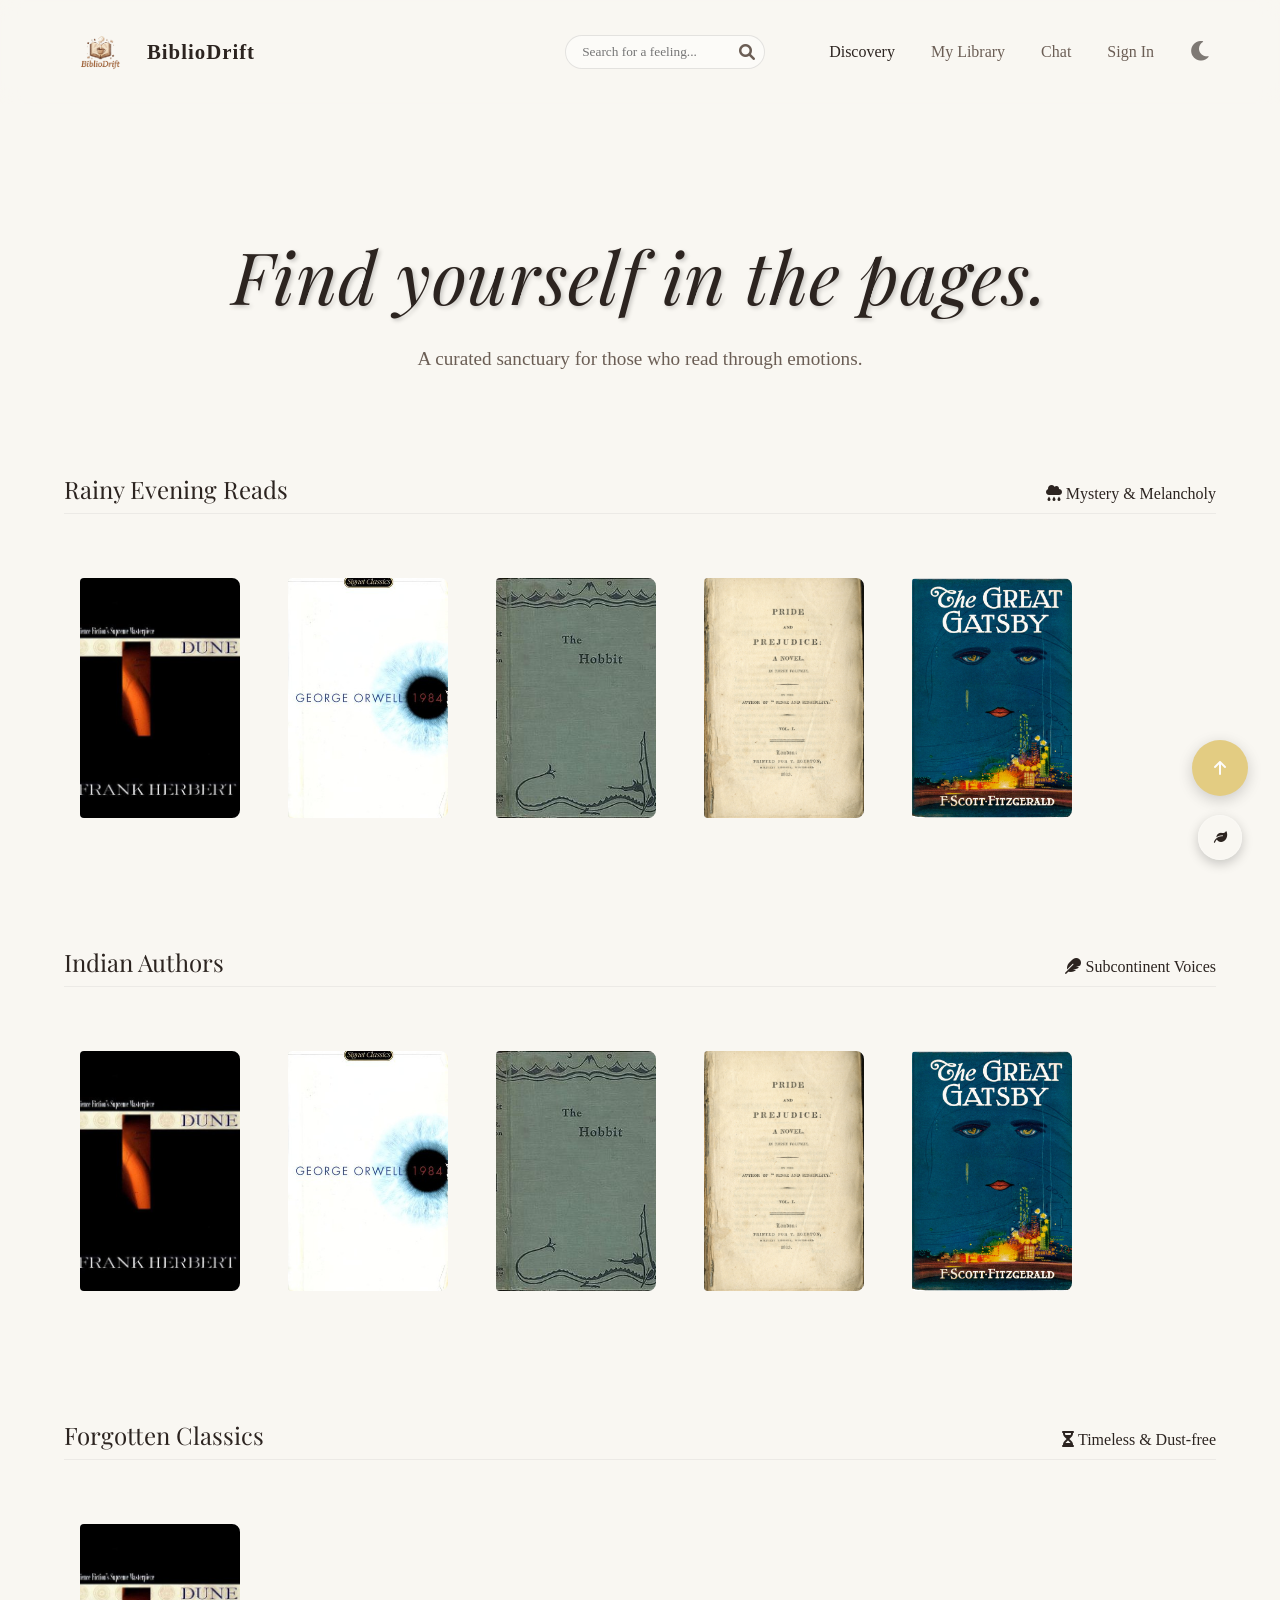
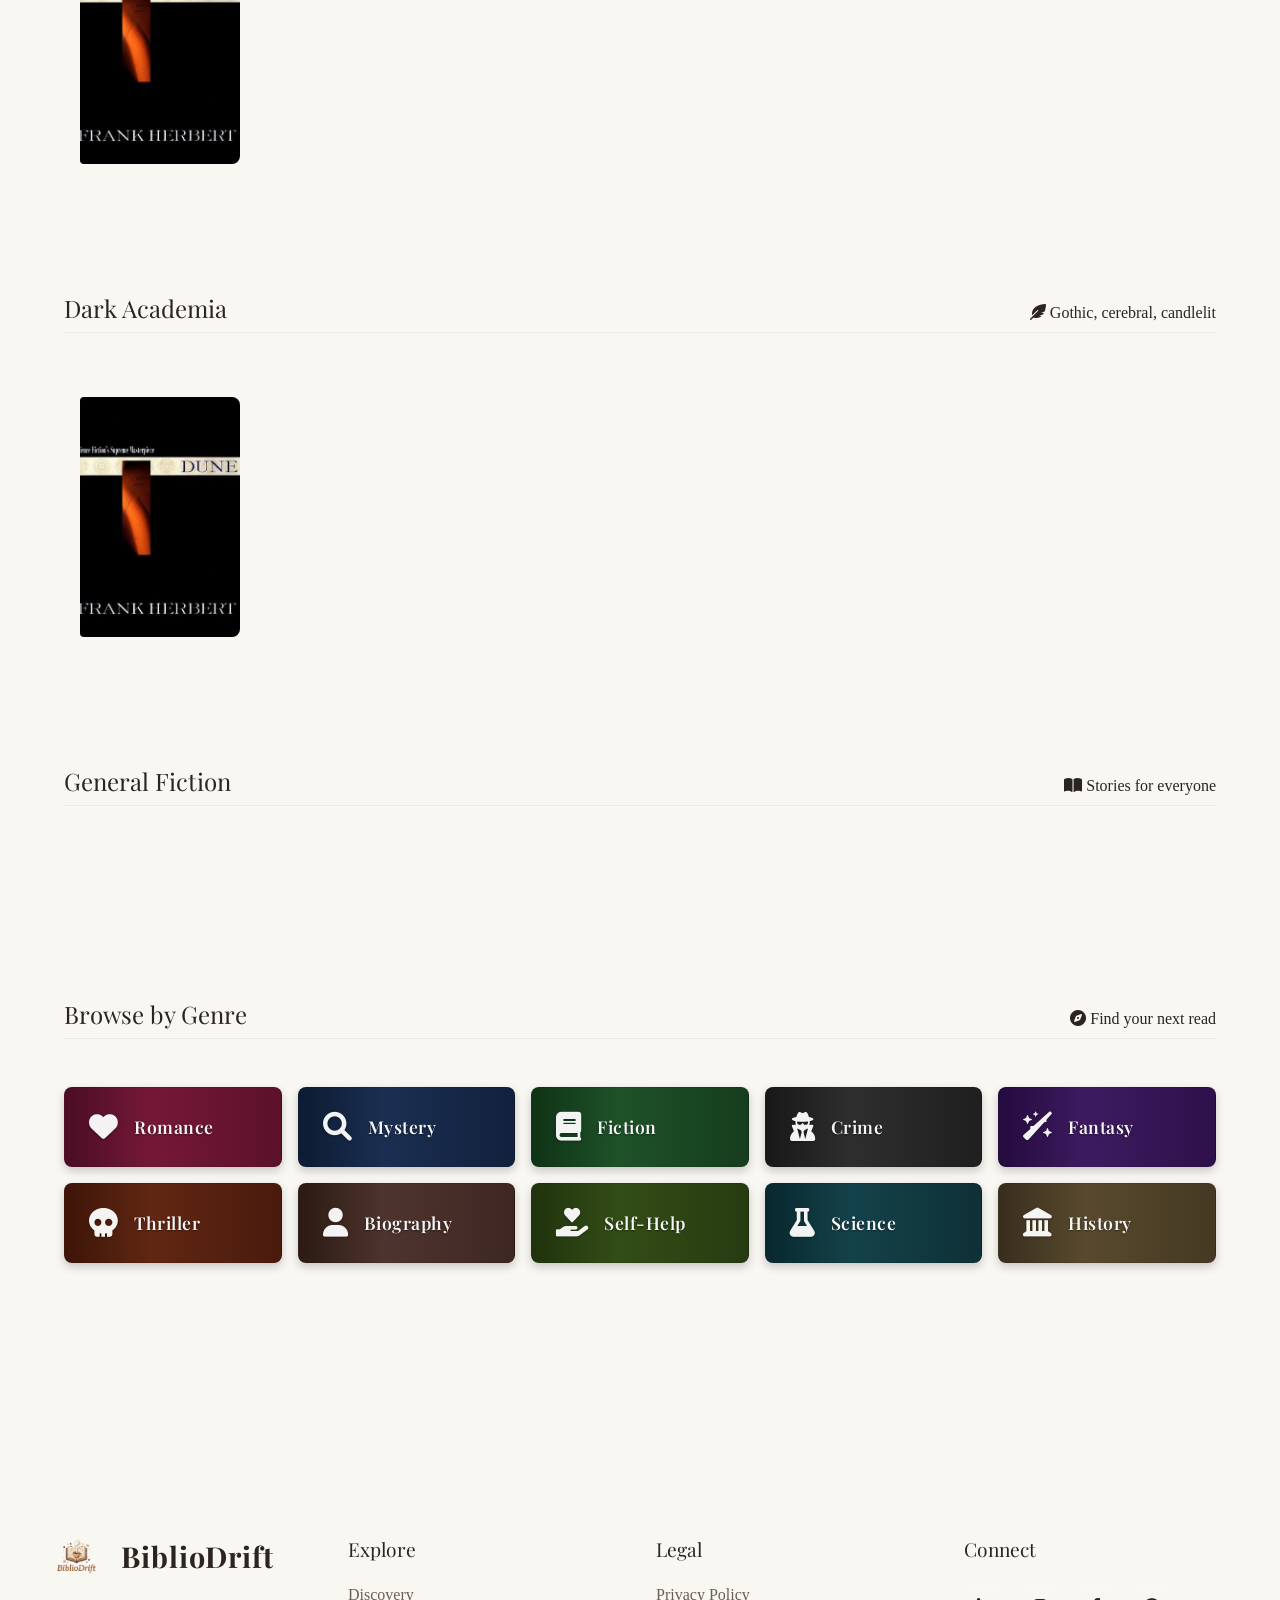
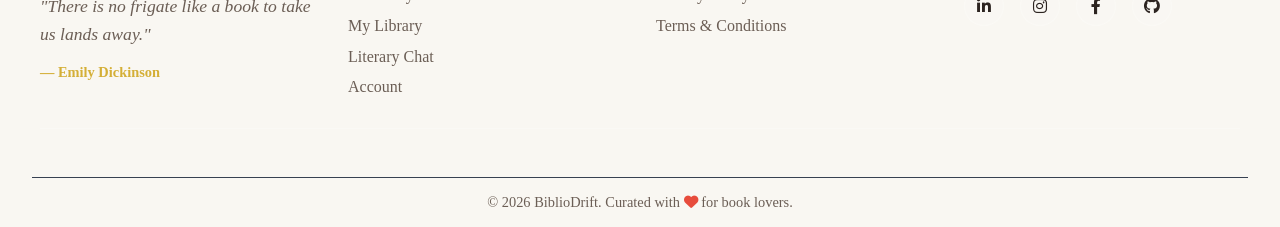
==== commit 67434dbc: "footer.js is used to construct the footer in index.html" ====
--- a/frontend/pages/index.html
+++ b/frontend/pages/index.html
@@ -11,20 +11,13 @@
       }
     })();
   </script>
-  <script src="https://unpkg.com/dexie/dist/dexie.js"></script>
-
-  <script src="../js/db.js"></script>
-
-  <script src="../js/app.js"></script>
-  <script src="../js/library-3d.js"></script>
-  <script src="https://unpkg.com/dexie/dist/dexie.js"></script>
   <meta name="viewport" content="width=device-width, initial-scale=1.0" />
   <!-- Added SEO meta description to improve search engine discoverability and click-through rates -->
   <meta name="description" content="BiblioDrift — Discover books by mood, track your reading journey, and get AI-powered recommendations." />
   <title>BiblioDrift | Find yourself in the pages</title>
   <link rel="stylesheet" href="../css/style.css" />
   <link rel="stylesheet" href="../css/keyboard-shortcuts.css" />
-  <link rel="manifest" href="/manifest.json">
+
   <!-- Fonts -->
   <link rel="preconnect" href="https://fonts.googleapis.com" />
   <link rel="preconnect" href="https://fonts.gstatic.com" crossorigin />
@@ -37,7 +30,7 @@
   <script src="https://cdn.jsdelivr.net/npm/dompurify@3.0.6/dist/purify.min.js"></script>
   <link rel="icon" href="../assets/images/biblioDrift_favicon.png" type="image/png">
   <!-- PWA -->
-  <link rel="manifest" href="/manifest.json">
+  <link rel="manifest" href="../manifest.json">
   <meta name="theme-color" content="#2c2420">
   <meta name="apple-mobile-web-app-capable" content="yes">
   <meta name="apple-mobile-web-app-status-bar-style" content="black-translucent">
@@ -203,51 +196,11 @@
   </main>
 
 
-
-
-  <!-- Enhanced Footer -->
-  <footer class="main-footer">
-    <div class="footer-container">
-      <div class="footer-brand">
-        <a href="index.html" class="logo">
-          <img style="height: 40px" src="../assets/images/biblioDrift_favicon.png" alt="BiblioDrift Logo"> BiblioDrift
-        </a>
-        <p class="footer-tagline">"There is no frigate like a book to take us lands away."</p>
-        <p class="footer-subtext">&mdash; Emily Dickinson</p>
-      </div>
-      <div class="footer-nav">
-        <h3>Explore</h3>
-        <ul>
-          <li><a href="index.html">Discovery</a></li>
-          <li><a href="library.html">My Library</a></li>
-          <li><a href="chat.html">Literary Chat</a></li>
-        </ul>
-      </div>
-      <div class="footer-legal">
-        <h3>Legal</h3>
-        <ul>
-          <li><a href="privacy-policy.html">Privacy Policy</a></li>
-          <li><a href="terms-and-conditions.html">Terms & Conditions</a></li>
-        </ul>
-      </div>
-      <div class="footer-social">
-        <h3>Connect</h3>
-        <div class="social-icons">
-          <a href="https://www.linkedin.com/in/devanshi5malhotra/" target="_blank" rel="noopener noreferrer" title="LinkedIn"><i class="fab fa-linkedin-in"></i></a>
-          <a href="#" title="Instagram"><i class="fab fa-instagram"></i></a>
-          <a href="https://github.com/devanshi14malhotra/BiblioDrift" target="_blank" rel="noopener noreferrer"
-            title="GitHub"><i class="fa-brands fa-github"></i></a>
-        </div>
-      </div>
-    </div>
-    <div class="footer-bottom">
-      <p>&copy; 2026 BiblioDrift. Curated with <i class="fa-solid fa-heart"></i> for book lovers.</p>
-    </div>
-  </footer>
-
+<!--The footer is being called usingt footer.js.-->
   <script src="../js/config.js"></script>
   <script src="../js/app.js"></script>
   <script src="../js/book-preview.js"></script>
+  <script src="../js/footer.js"></script>
   <script src="../script/header-scroll.js"></script>
 
 
@@ -287,7 +240,6 @@
   <script src="../js/ambient.js"></script>
   <script src="../js/security.js"></script>
   <script src="../js/pwa.js"></script>
-
 </body>
 
 </html>
--- a/frontend/css/style.css
+++ b/frontend/css/style.css
@@ -70,7 +70,7 @@
 html[data-theme="night"],
 html[data-theme="night"] body {
     background-color: #1e1a18 !important;
-    color: #e0d5cb !important;
+    color: #fff5f5 !important;
 }
 
 [data-theme="night"] header {
@@ -83,6 +83,7 @@
     color: #e0d5cb !important;
     border-color: rgba(255, 255, 255, 0.1) !important;
 }
+
 
 /* Global Wooden Scrollbar Styling */
 ::-webkit-scrollbar {
@@ -266,6 +267,7 @@
     }
 }
 
+
 .hero h1 {
     font-size: clamp(2.5rem, 8vw, 4.5rem);
     margin-bottom: 1.5rem;
@@ -470,55 +472,27 @@
     margin-bottom: 1rem;
 }
 
-/* Read details Button */
-.read-details-btn {
-    background-color: #3e2723; 
-    color: #fffdf9;
-    border: 1px solid var(--accent-gold);
-    padding: 6px 16px; 
-    border-radius: 6px;
-    font-family: 'Playfair Display', 'Georgia', serif;
-    font-size: 0.82rem;
-    cursor: pointer;
-    display: flex;
-    align-items: center;
+.book-actions {
+    display: flex;
+    gap: 0.35rem;
     justify-content: center;
-    gap: 6px; 
-    margin: 8px auto 14px auto;
-    width: 96%; 
-    box-shadow: 0 3px 6px rgba(0, 0, 0, 0.15);
-    transition: background-color 0.2s ease-in-out;
-    white-space: nowrap; 
-}
-
-.read-details-btn:hover {
-    background-color: #5d4037;
-}
-
-.book__face--back .book-actions {
-    justify-content: space-around;
-    padding: 0 10px;
+    align-items: center;
     width: 100%;
-    margin-bottom: -6px;
-}
-
-.book-actions {
-    display: flex;
-    gap: 0.5rem;
 }
 
 .btn-icon {
     border: none;
     background: none;
     cursor: pointer;
-    font-size: 1.2rem;
+    font-size: 1rem;
+    padding: 0.15rem 0.25rem;
     opacity: 0.6;
-    transition: opacity 0.2s;
+    transition: opacity 0.2s, transform 0.12s;
 }
 
 .btn-icon:hover {
     opacity: 1;
-    transform: scale(1.1);
+    transform: scale(1.08);
 }
 
 /* --- Virtual Shelves --- */
@@ -1528,6 +1502,7 @@
     line-height: 1.2;
     display: -webkit-box;
     -webkit-line-clamp: 2;
+    line-clamp: 2;
     -webkit-box-orient: vertical;
     overflow: hidden;
 }
@@ -1537,6 +1512,7 @@
     color: var(--text-muted);
     display: -webkit-box;
     -webkit-line-clamp: 1;
+    line-clamp: 1;
     -webkit-box-orient: vertical;
     overflow: hidden;
 }
@@ -1995,6 +1971,7 @@
     margin: 0 0 0.25rem 0;
     display: -webkit-box;
     -webkit-line-clamp: 2;
+    line-clamp: 2;
     -webkit-box-orient: vertical;
     overflow: hidden;
 }
@@ -2434,6 +2411,7 @@
     line-height: 1.5;
     display: -webkit-box;
     -webkit-line-clamp: 3;
+    line-clamp: 3;
     -webkit-box-orient: vertical;
     overflow: hidden;
     border-top: 1px solid rgba(0, 0, 0, 0.08);
@@ -4587,939 +4565,65 @@
 input:checked+.slider:before {
     transform: translateX(14px);
 }
-
-
-/* ============================================================ */
-/* READING PROGRESS TRACKING SYSTEM                            */
-/* ============================================================ */
-
-/* --- Spine progress indicator (library.html 3D view) --- */
-.spine-progress-indicator {
-    position: absolute;
-    bottom: 0;
-    left: 0;
-    width: 100%;
-    height: 100%;
-    pointer-events: none;
-    overflow: hidden;
-    border-radius: 2px 4px 4px 2px;
-    z-index: 2;
-}
-
-.spine-progress-fill {
-    position: absolute;
-    bottom: 0;
-    left: 0;
-    width: 100%;
-    background: rgba(212, 175, 55, 0.45);
-    transition: height 0.4s ease;
-    border-radius: 0 0 2px 2px;
-}
-
-/* Finished badge on spine */
-.spine-finished-badge {
-    position: absolute;
-    bottom: 8px;
-    left: 50%;
-    transform: translateX(-50%);
-    color: #4caf50;
-    font-size: 0.75rem;
-    text-shadow: 0 1px 3px rgba(0, 0, 0, 0.5);
-    pointer-events: none;
-    z-index: 3;
-}
-
-/* --- Tooltip progress bar --- */
-.tooltip-progress {
-    margin-top: 0.5rem;
-    padding-top: 0.5rem;
-    border-top: 1px solid rgba(0, 0, 0, 0.08);
-}
-
-[data-theme="night"] .tooltip-progress {
-    border-top-color: rgba(255, 255, 255, 0.08);
-}
-
-.tooltip-progress-bar-track {
-    width: 100%;
-    height: 6px;
-    background: rgba(0, 0, 0, 0.1);
-    border-radius: 3px;
-    overflow: hidden;
-    margin-bottom: 4px;
-}
-
-[data-theme="night"] .tooltip-progress-bar-track {
-    background: rgba(255, 255, 255, 0.1);
-}
-
-.tooltip-progress-bar-fill {
-    height: 100%;
-    background: linear-gradient(90deg, var(--accent-gold), #e6c44a);
-    border-radius: 3px;
-    transition: width 0.3s ease;
-}
-
-.tooltip-progress-label {
-    font-size: 0.75rem;
-    color: var(--text-muted);
-}
-
-/* --- Modal progress tracker --- */
-.reading-progress-tracker {
-    background: #fdfaf5;
-    border: 1px solid rgba(212, 175, 55, 0.25);
-    border-radius: 12px;
-    padding: 1.2rem 1.4rem;
-    margin-top: 0.75rem;
-    width: 100%;
-}
-
-[data-theme="night"] .reading-progress-tracker {
-    background: rgba(255, 255, 255, 0.04);
-    border-color: rgba(212, 175, 55, 0.2);
-}
-
-.progress-tracker-header {
-    display: flex;
-    align-items: center;
-    gap: 0.6rem;
-    margin-bottom: 0.9rem;
-    color: var(--wood-dark);
-}
-
-[data-theme="night"] .progress-tracker-header {
-    color: var(--accent-gold);
-}
-
-.progress-tracker-header i {
-    color: var(--accent-gold);
-    font-size: 1rem;
-}
-
-.progress-tracker-title {
-    font-family: 'Playfair Display', serif;
-    font-size: 1rem;
-    font-weight: 600;
-    flex: 1;
-}
-
-.progress-percent-badge {
-    background: var(--accent-gold);
-    color: #2c2420;
-    font-size: 0.8rem;
-    font-weight: 700;
-    padding: 2px 10px;
-    border-radius: 20px;
-    min-width: 44px;
-    text-align: center;
-}
-
-/* Mode toggle buttons */
-.progress-mode-toggle {
-    display: flex;
-    gap: 0.4rem;
-    margin-bottom: 0.9rem;
-}
-
-.progress-mode-btn {
-    flex: 1;
-    padding: 0.35rem 0.6rem;
-    border: 1px solid var(--glass-border);
-    border-radius: 8px;
-    background: transparent;
-    color: var(--text-muted);
-    font-family: 'Georgia', serif;
-    font-size: 0.8rem;
-    cursor: pointer;
-    transition: all 0.2s ease;
-}
-
-.progress-mode-btn.active {
-    background: var(--accent-gold);
-    color: #2c2420;
-    border-color: var(--accent-gold);
-    font-weight: 600;
-}
-
-.progress-mode-btn:hover:not(.active) {
-    border-color: var(--accent-gold);
-    color: var(--text-main);
-}
-
-/* Percentage slider group */
-.progress-input-group {
-    margin-bottom: 0.75rem;
-}
-
-.progress-range-slider {
-    width: 100%;
-    accent-color: var(--accent-gold);
-    cursor: pointer;
-    margin-bottom: 0.4rem;
-    height: 4px;
-}
-
-.progress-bar-track {
-    width: 100%;
-    height: 8px;
-    background: rgba(0, 0, 0, 0.08);
-    border-radius: 4px;
-    overflow: hidden;
-    margin-bottom: 0.3rem;
-}
-
-[data-theme="night"] .progress-bar-track {
-    background: rgba(255, 255, 255, 0.1);
-}
-
-.progress-bar-fill {
-    height: 100%;
-    background: linear-gradient(90deg, var(--accent-gold), #e6c44a);
-    border-radius: 4px;
-    transition: width 0.25s ease;
-}
-
-.progress-range-labels {
-    display: flex;
-    justify-content: space-between;
-    font-size: 0.72rem;
-    color: var(--text-muted);
-}
-
-/* Pages input group */
-.pages-input-row {
-    display: flex;
-    align-items: flex-end;
-    gap: 0.6rem;
-}
-
-.pages-field {
-    display: flex;
-    flex-direction: column;
-    gap: 0.25rem;
-    flex: 1;
-}
-
-.pages-field label {
-    font-size: 0.72rem;
-    color: var(--text-muted);
-    text-transform: uppercase;
-    letter-spacing: 0.5px;
-}
-
-.pages-number-input {
-    width: 100%;
-    padding: 0.4rem 0.6rem;
-    border: 1px solid var(--input-border);
-    border-radius: 8px;
-    background: var(--input-bg);
-    color: var(--text-main);
-    font-family: 'Georgia', serif;
-    font-size: 0.9rem;
-    text-align: center;
-    outline: none;
-    transition: border-color 0.2s;
-}
-
-.pages-number-input:focus {
-    border-color: var(--accent-gold);
-}
-
-.pages-divider {
-    font-size: 0.85rem;
-    color: var(--text-muted);
-    padding-bottom: 0.5rem;
-    flex-shrink: 0;
-}
-
-/* Save button */
-.progress-save-btn {
-    width: 100%;
-    padding: 0.6rem 1rem;
-    background: var(--wood-dark);
-    color: #fff;
-    border: none;
-    border-radius: 10px;
-    font-family: 'Georgia', serif;
-    font-size: 0.9rem;
-    cursor: pointer;
-    display: flex;
-    align-items: center;
-    justify-content: center;
-    gap: 0.5rem;
-    transition: all 0.25s ease;
-    margin-top: 0.25rem;
-}
-
-.progress-save-btn:hover:not(:disabled) {
-    background: var(--accent-gold);
-    color: #2c2420;
-    transform: translateY(-1px);
-    box-shadow: 0 4px 12px rgba(212, 175, 55, 0.3);
-}
-
-.progress-save-btn:disabled {
-    opacity: 0.6;
-    cursor: not-allowed;
-}
-
-/* --- Profile page: reading progress overview --- */
-.reading-progress-overview {
-    background: var(--book-bg);
-    border-radius: 16px;
-    padding: 2rem;
-    box-shadow: var(--shadow-soft);
-    border: 1px solid var(--glass-border);
-}
-
-.reading-progress-overview h2 {
-    font-family: 'Playfair Display', serif;
-    font-size: 1.5rem;
-    color: var(--text-main);
-    margin-bottom: 1.5rem;
-    display: flex;
-    align-items: center;
-    gap: 0.6rem;
-}
-
-.reading-progress-overview h2 i {
-    color: var(--accent-gold);
-}
-
-.progress-overview-grid {
-    display: grid;
-    grid-template-columns: repeat(auto-fill, minmax(260px, 1fr));
-    gap: 1.25rem;
-}
-
-.progress-overview-card {
-    display: flex;
-    gap: 1rem;
-    background: var(--glass-bg);
-    border: 1px solid var(--glass-border);
-    border-radius: 12px;
-    padding: 1rem;
-    transition: transform 0.2s ease, box-shadow 0.2s ease;
-}
-
-.progress-overview-card:hover {
-    transform: translateY(-3px);
-    box-shadow: 0 8px 20px rgba(0, 0, 0, 0.1);
-    border-color: var(--accent-gold);
-}
-
-.progress-card-cover {
-    width: 56px;
-    height: 80px;
-    border-radius: 4px;
-    overflow: hidden;
-    flex-shrink: 0;
-    background: var(--wood-light);
-    display: flex;
-    align-items: center;
-    justify-content: center;
-    color: rgba(255, 255, 255, 0.6);
-    font-size: 1.5rem;
-    box-shadow: 3px 3px 8px rgba(0, 0, 0, 0.15);
-}
-
-.progress-card-cover img {
-    width: 100%;
-    height: 100%;
-    object-fit: cover;
-}
-
-.progress-card-info {
-    flex: 1;
-    min-width: 0;
-    display: flex;
-    flex-direction: column;
-    gap: 0.3rem;
-}
-
-.progress-card-title {
-    font-family: 'Playfair Display', serif;
-    font-size: 0.95rem;
-    font-weight: 600;
-    color: var(--text-main);
-    white-space: nowrap;
-    overflow: hidden;
-    text-overflow: ellipsis;
-}
-
-.progress-card-author {
-    font-size: 0.8rem;
-    color: var(--text-muted);
-    font-style: italic;
-    white-space: nowrap;
-    overflow: hidden;
-    text-overflow: ellipsis;
-}
-
-.progress-card-bar-wrap {
-    display: flex;
-    align-items: center;
-    gap: 0.5rem;
-    margin-top: 0.25rem;
-}
-
-.progress-card-bar-track {
-    flex: 1;
-    height: 6px;
-    background: rgba(0, 0, 0, 0.08);
-    border-radius: 3px;
-    overflow: hidden;
-}
-
-[data-theme="night"] .progress-card-bar-track {
-    background: rgba(255, 255, 255, 0.1);
-}
-
-.progress-card-bar-fill {
-    height: 100%;
-    background: linear-gradient(90deg, var(--accent-gold), #e6c44a);
-    border-radius: 3px;
-    transition: width 0.3s ease;
-}
-
-.progress-card-pct {
-    font-size: 0.75rem;
-    font-weight: 700;
-    color: var(--accent-gold);
-    min-width: 32px;
-    text-align: right;
-}
-
-.progress-card-quick-update {
-    display: flex;
-    align-items: center;
-    gap: 0.4rem;
-    margin-top: 0.3rem;
-}
-
-.progress-card-slider {
-    flex: 1;
-    accent-color: var(--accent-gold);
-    cursor: pointer;
-    height: 4px;
-}
-
-.progress-card-save-btn {
-    width: 28px;
-    height: 28px;
-    border-radius: 50%;
-    border: 1px solid var(--glass-border);
-    background: var(--glass-bg);
-    color: var(--text-muted);
-    cursor: pointer;
-    display: flex;
-    align-items: center;
-    justify-content: center;
-    font-size: 0.75rem;
-    transition: all 0.2s ease;
-    flex-shrink: 0;
-}
-
-.progress-card-save-btn:hover:not(:disabled) {
-    background: var(--accent-gold);
-    color: #2c2420;
-    border-color: var(--accent-gold);
-}
-
-.progress-card-save-btn:disabled {
-    opacity: 0.5;
-    cursor: not-allowed;
-}
-
-@media (max-width: 600px) {
-    .progress-overview-grid {
-        grid-template-columns: 1fr;
-    }
-
-    .reading-progress-tracker {
-        padding: 1rem;
-    }
-
-    .pages-input-row {
-        flex-wrap: wrap;
-    }
-
-    .pages-divider {
-        display: none;
-    }
-}
-
-
-/* ============================================================ */
-/* IN-APP BOOK PREVIEW MODAL (Google Books Embedded Viewer)    */
-/* ============================================================ */
-
-/* Backdrop overlay — hidden by default, shown via .active */
-.book-preview-modal {
-    display: none;
-    position: fixed;
-    inset: 0;
-    width: 100vw;
-    height: 100vh;
-    background: rgba(0, 0, 0, 0.78);
-    backdrop-filter: blur(6px);
-    -webkit-backdrop-filter: blur(6px);
-    z-index: 30000;   /* above all other modals */
-    align-items: center;
-    justify-content: center;
-    overflow: hidden;
-}
-
-.book-preview-modal.active {
-    display: flex;
-}
-
-/* Inner panel */
-.preview-modal-inner {
-    background: var(--bg-color);
-    border-radius: 20px;
-    width: min(92vw, 960px);
-    height: min(90vh, 780px);
-    display: flex;
-    flex-direction: column;
-    overflow: hidden;
-    box-shadow:
-        0 32px 80px rgba(0, 0, 0, 0.5),
-        0 8px 24px rgba(0, 0, 0, 0.3);
-    border: 1px solid var(--glass-border);
-    position: relative;
-    animation: previewModalIn 0.3s cubic-bezier(0.23, 1, 0.32, 1);
-}
-
-@keyframes previewModalIn {
-    from { opacity: 0; transform: scale(0.94) translateY(16px); }
-    to   { opacity: 1; transform: scale(1)    translateY(0);    }
-}
-
-/* Header */
-.preview-modal-header {
-    display: flex;
-    align-items: center;
-    justify-content: space-between;
-    padding: 1rem 1.5rem;
-    border-bottom: 1px solid var(--glass-border);
-    background: var(--header-bg);
-    flex-shrink: 0;
-    gap: 1rem;
-}
-
-.preview-modal-title-wrap {
-    display: flex;
-    align-items: center;
-    gap: 0.6rem;
-    min-width: 0;
-    flex: 1;
-}
-
-.preview-header-icon {
-    color: var(--accent-gold);
-    font-size: 1.1rem;
-    flex-shrink: 0;
-}
-
-.preview-modal-title {
-    font-family: 'Playfair Display', serif;
-    font-size: 1.1rem;
-    font-weight: 600;
-    color: var(--text-main);
-    white-space: nowrap;
-    overflow: hidden;
-    text-overflow: ellipsis;
-}
-
-.preview-powered-by {
-    font-size: 0.72rem;
-    color: var(--text-muted);
-    white-space: nowrap;
-    flex-shrink: 0;
-    padding: 2px 8px;
-    background: var(--glass-bg);
-    border: 1px solid var(--glass-border);
-    border-radius: 10px;
-}
-
-.preview-close-btn {
-    width: 36px;
-    height: 36px;
-    border-radius: 50%;
-    border: 1px solid var(--glass-border);
-    background: var(--glass-bg);
-    color: var(--text-muted);
-    cursor: pointer;
-    display: flex;
-    align-items: center;
-    justify-content: center;
-    font-size: 1rem;
-    flex-shrink: 0;
-    transition: all 0.2s ease;
-    position: relative;
-    z-index: 10;
-}
-
-.preview-close-btn:hover {
-    background: var(--accent-gold);
-    color: #2c2420;
-    border-color: var(--accent-gold);
-    transform: rotate(90deg);
-}
-
-/* Body */
-.preview-modal-body {
-    flex: 1;
-    position: relative;
-    overflow: hidden;
-    background: #f5f5f5;
-    min-height: 0;
-}
-
-[data-theme="night"] .preview-modal-body {
-    background: #1a1614;
-}
-
-/* Loading state */
-.preview-loading {
-    position: absolute;
-    inset: 0;
-    display: flex;
-    flex-direction: column;
-    align-items: center;
-    justify-content: center;
-    gap: 1.2rem;
-    background: var(--bg-color);
-    z-index: 2;
-}
-
-.preview-loading p {
-    color: var(--text-muted);
-    font-family: 'Georgia', serif;
-    font-style: italic;
-    font-size: 1rem;
-}
-
-.preview-loading-spinner {
-    width: 44px;
-    height: 44px;
-    border: 3px solid var(--glass-border);
-    border-top-color: var(--accent-gold);
-    border-radius: 50%;
-    animation: previewSpin 0.8s linear infinite;
-}
-
-@keyframes previewSpin {
-    to { transform: rotate(360deg); }
-}
-
-/* Viewer container — Google injects its iframe here */
-.preview-viewer-container {
-    width: 100%;
-    height: 100%;
-    position: absolute;
-    inset: 0;
-}
-
-.preview-viewer-container iframe {
-    width: 100% !important;
-    height: 100% !important;
-    border: none !important;
-    display: block !important;
-}
-
-/* Fallback state */
-.preview-fallback {
-    position: absolute;
-    inset: 0;
-    display: flex;
-    flex-direction: column;
-    align-items: center;
-    justify-content: center;
-    gap: 1rem;
-    padding: 2rem;
-    background: var(--bg-color);
-    text-align: center;
-    z-index: 2;
-}
-
-.preview-fallback-icon {
-    font-size: 3.5rem;
-    color: var(--accent-gold);
-    opacity: 0.6;
-    margin-bottom: 0.5rem;
-}
-
-.preview-fallback-title {
-    font-family: 'Playfair Display', serif;
-    font-size: 1.5rem;
-    color: var(--text-main);
-    margin: 0;
-}
-
-.preview-fallback-msg {
-    color: var(--text-muted);
-    font-size: 0.95rem;
-    line-height: 1.6;
-    max-width: 38ch;
-    margin: 0;
-}
-
-.preview-external-link {
-    display: inline-flex;
-    align-items: center;
-    gap: 0.5rem;
-    margin-top: 0.5rem;
-    padding: 0.65rem 1.4rem;
-    background: var(--accent-gold);
-    color: #2c2420;
-    border-radius: 24px;
-    font-family: 'Georgia', serif;
-    font-size: 0.9rem;
-    font-weight: 600;
-    text-decoration: none;
-    transition: all 0.25s ease;
-    box-shadow: 0 4px 12px rgba(212, 175, 55, 0.3);
-}
-
-.preview-external-link:hover {
-    background: #e6c44a;
-    transform: translateY(-2px);
-    box-shadow: 0 6px 18px rgba(212, 175, 55, 0.4);
-}
-
-/* Footer */
-.preview-modal-footer {
-    padding: 0.6rem 1.5rem;
-    border-top: 1px solid var(--glass-border);
-    background: var(--header-bg);
-    flex-shrink: 0;
-}
-
-.preview-disclaimer {
-    font-size: 0.75rem;
-    color: var(--text-muted);
-    display: flex;
-    align-items: center;
-    gap: 0.4rem;
-    margin: 0;
-}
-
-.preview-disclaimer i {
-    color: var(--accent-gold);
-    flex-shrink: 0;
-}
-
-/* Preview trigger button */
-.btn-preview {
-    display: inline-flex;
-    align-items: center;
-    gap: 0.5rem;
-    padding: 0.65rem 1.2rem;
-    background: transparent;
-    border: 1.5px solid var(--accent-gold);
-    color: var(--accent-gold);
-    border-radius: 24px;
-    font-family: 'Georgia', serif;
-    font-size: 0.9rem;
-    cursor: pointer;
-    transition: all 0.25s ease;
-    white-space: nowrap;
-}
-
-.btn-preview:hover {
-    background: var(--accent-gold);
-    color: #2c2420;
-    transform: translateY(-1px);
-    box-shadow: 0 4px 12px rgba(212, 175, 55, 0.3);
-}
-
-.btn-preview i {
-    font-size: 0.85rem;
-}
-
-/* Responsive */
-@media (max-width: 768px) {
-    .preview-modal-inner {
-        width: 100vw;
-        height: 100vh;
-        border-radius: 0;
-        border: none;
-    }
-
-    .preview-modal-header {
-        padding: 0.85rem 1rem;
-    }
-
-    .preview-powered-by {
-        display: none;
-    }
-
-    .preview-modal-footer {
-        padding: 0.5rem 1rem;
-    }
-}
-
-@media (max-width: 480px) {
-    .preview-modal-title {
-        font-size: 0.95rem;
-    }
-}
-
-
-/* ============================================================ */
-/* PWA — Install Banner & Offline Indicator                    */
-/* ============================================================ */
-
-/* Install banner — slides up from the bottom */
-#pwa-install-banner {
-    position: fixed;
-    bottom: 0;
-    left: 0;
-    right: 0;
-    background: var(--bg-color);
-    border-top: 1px solid var(--glass-border);
-    box-shadow: 0 -4px 24px rgba(0, 0, 0, 0.15);
-    padding: 0.85rem 1.25rem;
-    display: flex;
-    align-items: center;
-    justify-content: space-between;
-    gap: 1rem;
-    z-index: 40000;
-    transform: translateY(100%);
-    transition: transform 0.35s cubic-bezier(0.23, 1, 0.32, 1);
-    font-family: 'Georgia', serif;
-}
-
-#pwa-install-banner.pwa-banner-visible {
-    transform: translateY(0);
-}
-
-.pwa-banner-content {
-    display: flex;
-    align-items: center;
-    gap: 0.85rem;
-    min-width: 0;
-}
-
-.pwa-banner-icon {
-    width: 40px;
-    height: 40px;
-    border-radius: 10px;
-    flex-shrink: 0;
-    object-fit: contain;
-}
-
-.pwa-banner-text {
-    display: flex;
-    flex-direction: column;
-    gap: 0.1rem;
-    min-width: 0;
-}
-
-.pwa-banner-text strong {
-    font-size: 0.95rem;
-    color: var(--text-main);
-    white-space: nowrap;
-}
-
-.pwa-banner-text span {
-    font-size: 0.8rem;
-    color: var(--text-muted);
-    white-space: nowrap;
-}
-
-.pwa-banner-actions {
-    display: flex;
-    align-items: center;
-    gap: 0.6rem;
-    flex-shrink: 0;
-}
-
-.pwa-install-btn {
-    padding: 0.5rem 1.2rem;
-    background: var(--accent-gold);
-    color: #2c2420;
-    border: none;
-    border-radius: 20px;
-    font-family: 'Georgia', serif;
-    font-size: 0.9rem;
-    font-weight: 600;
-    cursor: pointer;
-    transition: all 0.2s ease;
-    white-space: nowrap;
-}
-
-.pwa-install-btn:hover {
-    background: #e6c44a;
-    transform: translateY(-1px);
-    box-shadow: 0 4px 12px rgba(212, 175, 55, 0.35);
-}
-
-.pwa-dismiss-btn {
-    width: 32px;
-    height: 32px;
-    border-radius: 50%;
-    border: 1px solid var(--glass-border);
-    background: var(--glass-bg);
-    color: var(--text-muted);
-    cursor: pointer;
-    display: flex;
-    align-items: center;
-    justify-content: center;
-    font-size: 0.9rem;
-    transition: all 0.2s ease;
-    flex-shrink: 0;
-}
-
-.pwa-dismiss-btn:hover {
-    background: var(--text-muted);
-    color: var(--bg-color);
-}
-
-/* Offline indicator pill — shown by pwa.js when navigator.onLine is false */
-#pwa-offline-indicator {
-    position: fixed;
-    top: 70px;
-    left: 50%;
-    transform: translateX(-50%) translateY(-8px);
-    background: #2c2420;
-    color: #f9f7f2;
-    padding: 0.4rem 1rem;
-    border-radius: 20px;
-    font-family: 'Georgia', serif;
-    font-size: 0.8rem;
-    display: flex;
-    align-items: center;
-    gap: 0.5rem;
-    z-index: 40001;
-    opacity: 0;
-    transition: opacity 0.3s ease, transform 0.3s ease;
-    pointer-events: none;
-    box-shadow: 0 4px 12px rgba(0, 0, 0, 0.25);
-}
-
-#pwa-offline-indicator.visible {
-    opacity: 1;
-    transform: translateX(-50%) translateY(0);
-}
-
-#pwa-offline-indicator i {
-    color: #e6c44a;
-}
-
-@media (max-width: 480px) {
-    #pwa-install-banner {
-        flex-direction: column;
-        align-items: flex-start;
-        gap: 0.75rem;
-        padding: 1rem;
-    }
-
-    .pwa-banner-actions {
-        width: 100%;
-        justify-content: flex-end;
-    }
-}
+html[data-theme="night"] .glass-overlay,
+body.night-mode .glass-overlay,
+[data-theme="night"] .glass-overlay {
+    background-color: #1e140c !important;
+    border: 1px solid rgba(255, 255, 255, 0.1) !important;
+}
+
+html[data-theme="night"] .tooltip-title,
+body.night-mode .tooltip-title {
+    color: #ffffff !important;
+}
+
+html[data-theme="night"] .tooltip-author,
+body.night-mode .tooltip-author {
+    color: #cccccc !important;
+}
+
+
+.footer-logo {
+  height: 40px;
+  width: auto;
+}
+
+.logo {
+  display: flex;
+  align-items: center;
+  gap: 0.6rem;
+  font-size: 1.3rem;
+  font-weight: bold;
+}
+
+.main-footer {
+ 
+  padding: 4rem 2rem 1rem;
+}
+
+.footer-container {
+  display: grid;
+  grid-template-columns: repeat(auto-fit, minmax(220px, 1fr));
+  gap: 2rem;
+}
+
+.footer-container a {
+ 
+  text-decoration: none;
+  transition: color 0.3s ease;
+}
+
+
+
+.social-icons {
+  display: flex;
+  gap: 1rem;
+}
+
+.footer-bottom {
+  text-align: center;
+  margin-top: 3rem;
+  padding-top: 1rem;
+  border-top: 1px solid #374151;
+}
+
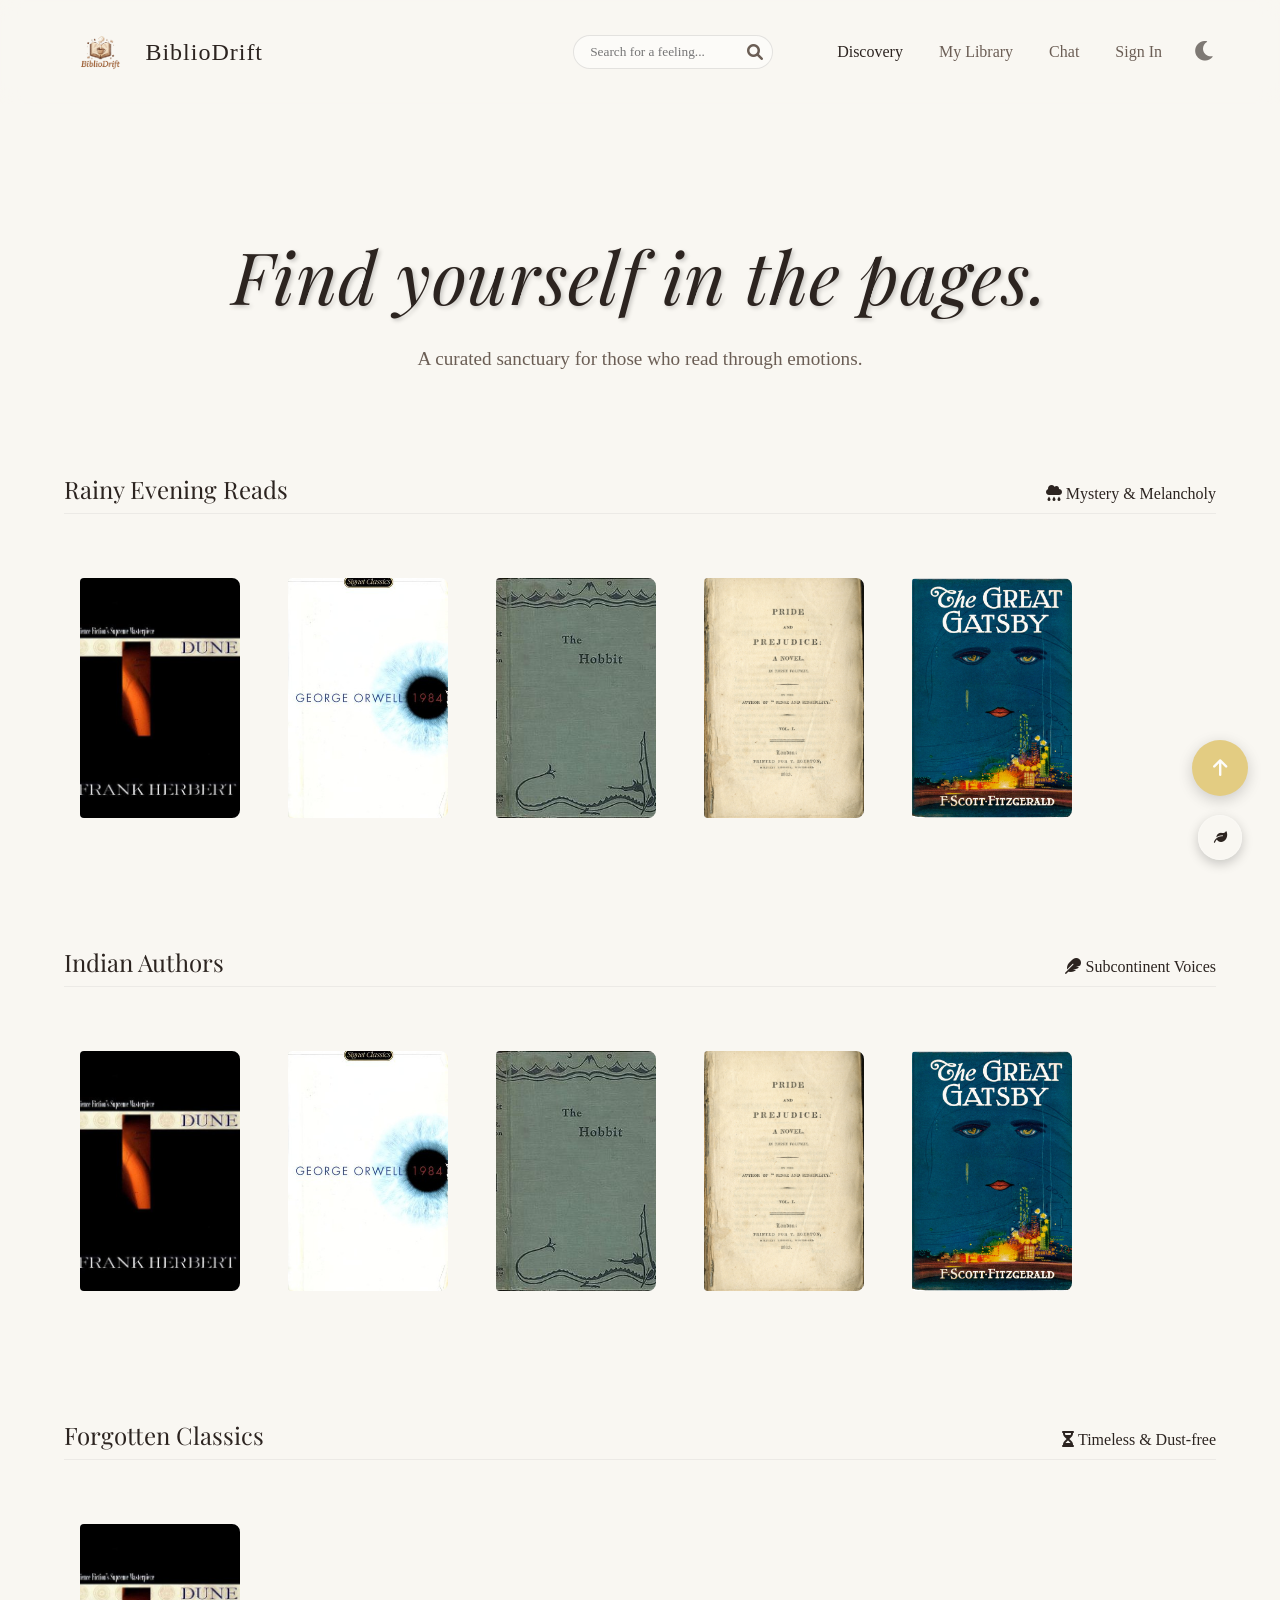
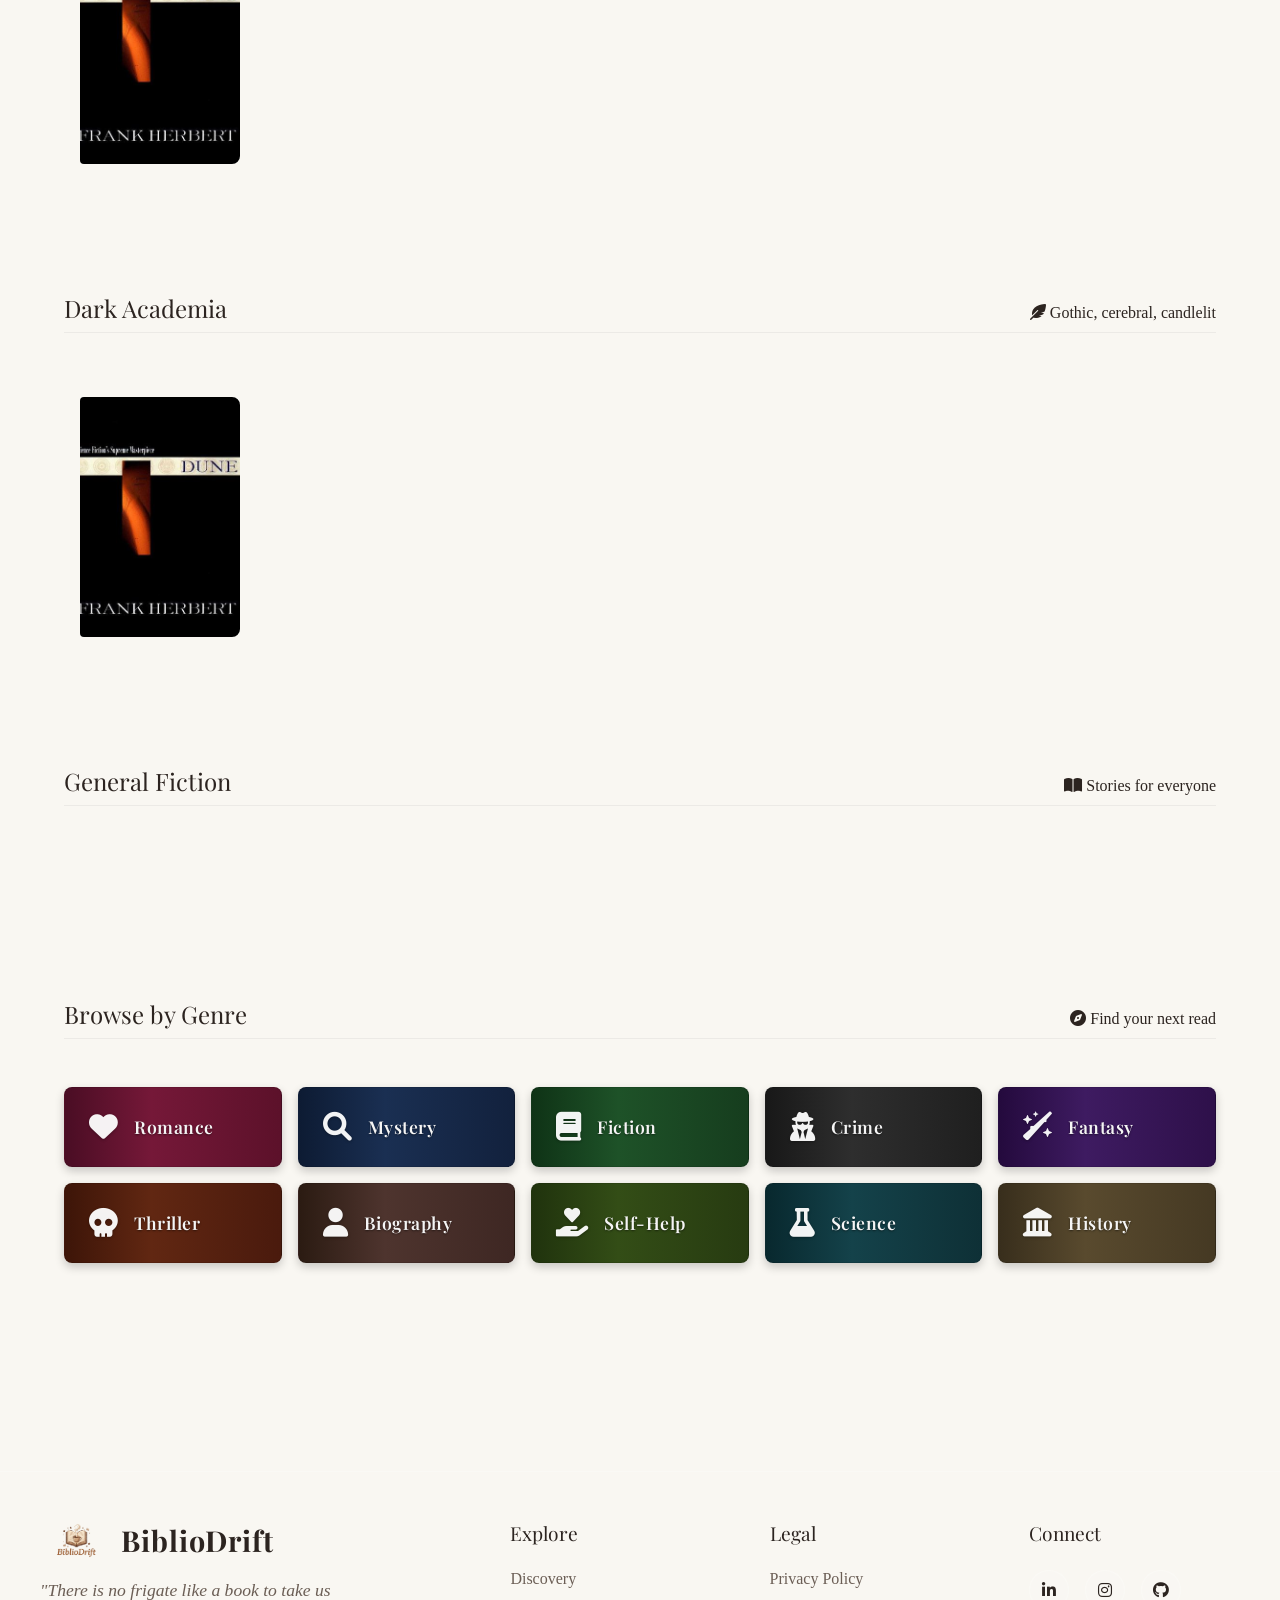
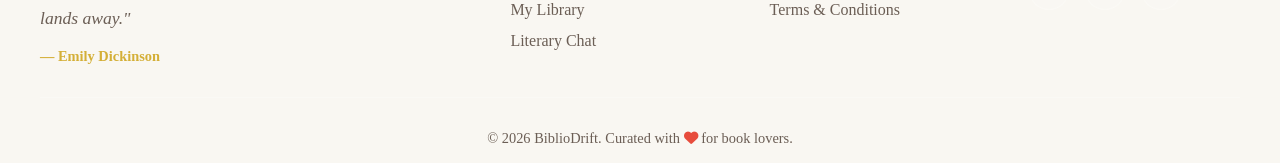
==== commit 5f112371: "Merge pull request #490 from Vinaypaul-max/main [NSoC'26] feat: add ambient sounds and fix audio tog" ====
--- a/frontend/pages/index.html
+++ b/frontend/pages/index.html
@@ -196,11 +196,51 @@
   </main>
 
 
-<!--The footer is being called usingt footer.js.-->
+
+
+  <!-- Enhanced Footer -->
+  <footer class="main-footer">
+    <div class="footer-container">
+      <div class="footer-brand">
+        <a href="index.html" class="logo">
+          <img style="height: 40px" src="../assets/images/biblioDrift_favicon.png" alt="BiblioDrift Logo"> BiblioDrift
+        </a>
+        <p class="footer-tagline">"There is no frigate like a book to take us lands away."</p>
+        <p class="footer-subtext">&mdash; Emily Dickinson</p>
+      </div>
+      <div class="footer-nav">
+        <h3>Explore</h3>
+        <ul>
+          <li><a href="index.html">Discovery</a></li>
+          <li><a href="library.html">My Library</a></li>
+          <li><a href="chat.html">Literary Chat</a></li>
+        </ul>
+      </div>
+      <div class="footer-legal">
+        <h3>Legal</h3>
+        <ul>
+          <li><a href="privacy-policy.html">Privacy Policy</a></li>
+          <li><a href="terms-and-conditions.html">Terms & Conditions</a></li>
+        </ul>
+      </div>
+      <div class="footer-social">
+        <h3>Connect</h3>
+        <div class="social-icons">
+          <a href="https://www.linkedin.com/in/devanshi5malhotra/" target="_blank" rel="noopener noreferrer" title="LinkedIn"><i class="fab fa-linkedin-in"></i></a>
+          <a href="#" title="Instagram"><i class="fab fa-instagram"></i></a>
+          <a href="https://github.com/devanshi14malhotra/BiblioDrift" target="_blank" rel="noopener noreferrer"
+            title="GitHub"><i class="fa-brands fa-github"></i></a>
+        </div>
+      </div>
+    </div>
+    <div class="footer-bottom">
+      <p>&copy; 2026 BiblioDrift. Curated with <i class="fa-solid fa-heart"></i> for book lovers.</p>
+    </div>
+  </footer>
+
   <script src="../js/config.js"></script>
   <script src="../js/app.js"></script>
   <script src="../js/book-preview.js"></script>
-  <script src="../js/footer.js"></script>
   <script src="../script/header-scroll.js"></script>
 
 
@@ -230,6 +270,20 @@
           <span class="slider"></span>
         </label>
       </div>
+      <div class="ambient-option">
+        <span style="color: var(--text-main) !important;"><i class="fa-solid fa-water"></i> Calm Ocean Waves</span>
+        <label class="switch">
+          <input type="checkbox" id="oceanToggle">
+          <span class="slider"></span>
+        </label>
+      </div>
+      <div class="ambient-option">
+        <span style="color: var(--text-main) !important;"><i class="fa-solid fa-bolt"></i> Stormy Rain</span>
+        <label class="switch">
+          <input type="checkbox" id="stormToggle">
+          <span class="slider"></span>
+        </label>
+      </div>
       <div class="volume-control">
         <label for="ambientVolume" style="color: var(--text-main) !important;"><i class="fa-solid fa-volume-high"></i> Volume</label>
         <input type="range" id="ambientVolume" min="0" max="1" step="0.1" value="0.5" style="width: 100%;">
--- a/frontend/css/style.css
+++ b/frontend/css/style.css
@@ -70,7 +70,7 @@
 html[data-theme="night"],
 html[data-theme="night"] body {
     background-color: #1e1a18 !important;
-    color: #fff5f5 !important;
+    color: #e0d5cb !important;
 }
 
 [data-theme="night"] header {
@@ -83,7 +83,6 @@
     color: #e0d5cb !important;
     border-color: rgba(255, 255, 255, 0.1) !important;
 }
-
 
 /* Global Wooden Scrollbar Styling */
 ::-webkit-scrollbar {
@@ -267,7 +266,6 @@
     }
 }
 
-
 .hero h1 {
     font-size: clamp(2.5rem, 8vw, 4.5rem);
     margin-bottom: 1.5rem;
@@ -474,25 +472,21 @@
 
 .book-actions {
     display: flex;
-    gap: 0.35rem;
-    justify-content: center;
-    align-items: center;
-    width: 100%;
+    gap: 0.5rem;
 }
 
 .btn-icon {
     border: none;
     background: none;
     cursor: pointer;
-    font-size: 1rem;
-    padding: 0.15rem 0.25rem;
+    font-size: 1.2rem;
     opacity: 0.6;
-    transition: opacity 0.2s, transform 0.12s;
+    transition: opacity 0.2s;
 }
 
 .btn-icon:hover {
     opacity: 1;
-    transform: scale(1.08);
+    transform: scale(1.1);
 }
 
 /* --- Virtual Shelves --- */
@@ -1502,7 +1496,6 @@
     line-height: 1.2;
     display: -webkit-box;
     -webkit-line-clamp: 2;
-    line-clamp: 2;
     -webkit-box-orient: vertical;
     overflow: hidden;
 }
@@ -1512,7 +1505,6 @@
     color: var(--text-muted);
     display: -webkit-box;
     -webkit-line-clamp: 1;
-    line-clamp: 1;
     -webkit-box-orient: vertical;
     overflow: hidden;
 }
@@ -1971,7 +1963,6 @@
     margin: 0 0 0.25rem 0;
     display: -webkit-box;
     -webkit-line-clamp: 2;
-    line-clamp: 2;
     -webkit-box-orient: vertical;
     overflow: hidden;
 }
@@ -2411,7 +2402,6 @@
     line-height: 1.5;
     display: -webkit-box;
     -webkit-line-clamp: 3;
-    line-clamp: 3;
     -webkit-box-orient: vertical;
     overflow: hidden;
     border-top: 1px solid rgba(0, 0, 0, 0.08);
@@ -4565,65 +4555,10 @@
 input:checked+.slider:before {
     transform: translateX(14px);
 }
-html[data-theme="night"] .glass-overlay,
-body.night-mode .glass-overlay,
-[data-theme="night"] .glass-overlay {
-    background-color: #1e140c !important;
-    border: 1px solid rgba(255, 255, 255, 0.1) !important;
-}
-
-html[data-theme="night"] .tooltip-title,
-body.night-mode .tooltip-title {
-    color: #ffffff !important;
-}
-
-html[data-theme="night"] .tooltip-author,
-body.night-mode .tooltip-author {
-    color: #cccccc !important;
-}
-
-
-.footer-logo {
-  height: 40px;
-  width: auto;
-}
-
-.logo {
-  display: flex;
-  align-items: center;
-  gap: 0.6rem;
-  font-size: 1.3rem;
-  font-weight: bold;
-}
-
-.main-footer {
- 
-  padding: 4rem 2rem 1rem;
-}
-
-.footer-container {
-  display: grid;
-  grid-template-columns: repeat(auto-fit, minmax(220px, 1fr));
-  gap: 2rem;
-}
-
-.footer-container a {
- 
-  text-decoration: none;
-  transition: color 0.3s ease;
-}
-
-
-
-.social-icons {
-  display: flex;
-  gap: 1rem;
-}
-
-.footer-bottom {
-  text-align: center;
-  margin-top: 3rem;
-  padding-top: 1rem;
-  border-top: 1px solid #374151;
-}
-
+html, body {
+  cursor: url("data:image/svg+xml;utf8,<svg xmlns='http://www.w3.org/2000/svg' width='32' height='32' viewBox='0 0 24 24'><path fill='%23cca43b' d='M4.42 20.58a1 1 0 0 0 1.41 0L15.24 11.2l-2.44-2.44L3.42 18.17a1 1 0 0 0 0 1.41zM17.36 9.08l-2.44-2.44 2.12-2.12a2 2 0 0 1 2.83 0l1.77 1.77a2 2 0 0 1 0 2.83z'/><path stroke='%23cca43b' stroke-width='1.5' d='M2 22l4-1'/></svg>") 0 24, auto !important;
+}
+*:hover {
+  cursor: pointer !important; 
+  cursor: url("data:image/svg+xml;utf8,<svg xmlns='http://www.w3.org/2000/svg' width='32' height='32' viewBox='0 0 24 24'><path fill='%23ffca3a' d='M4.42 20.58a1 1 0 0 0 1.41 0L15.24 11.2l-2.44-2.44L3.42 18.17a1 1 0 0 0 0 1.41zM17.36 9.08l-2.44-2.44 2.12-2.12a2 2 0 0 1 2.83 0l1.77 1.77a2 2 0 0 1 0 2.83z'/><path stroke='%23ffca3a' stroke-width='1.5' d='M2 22l4-1'/></svg>") 0 24, pointer !important;
+}
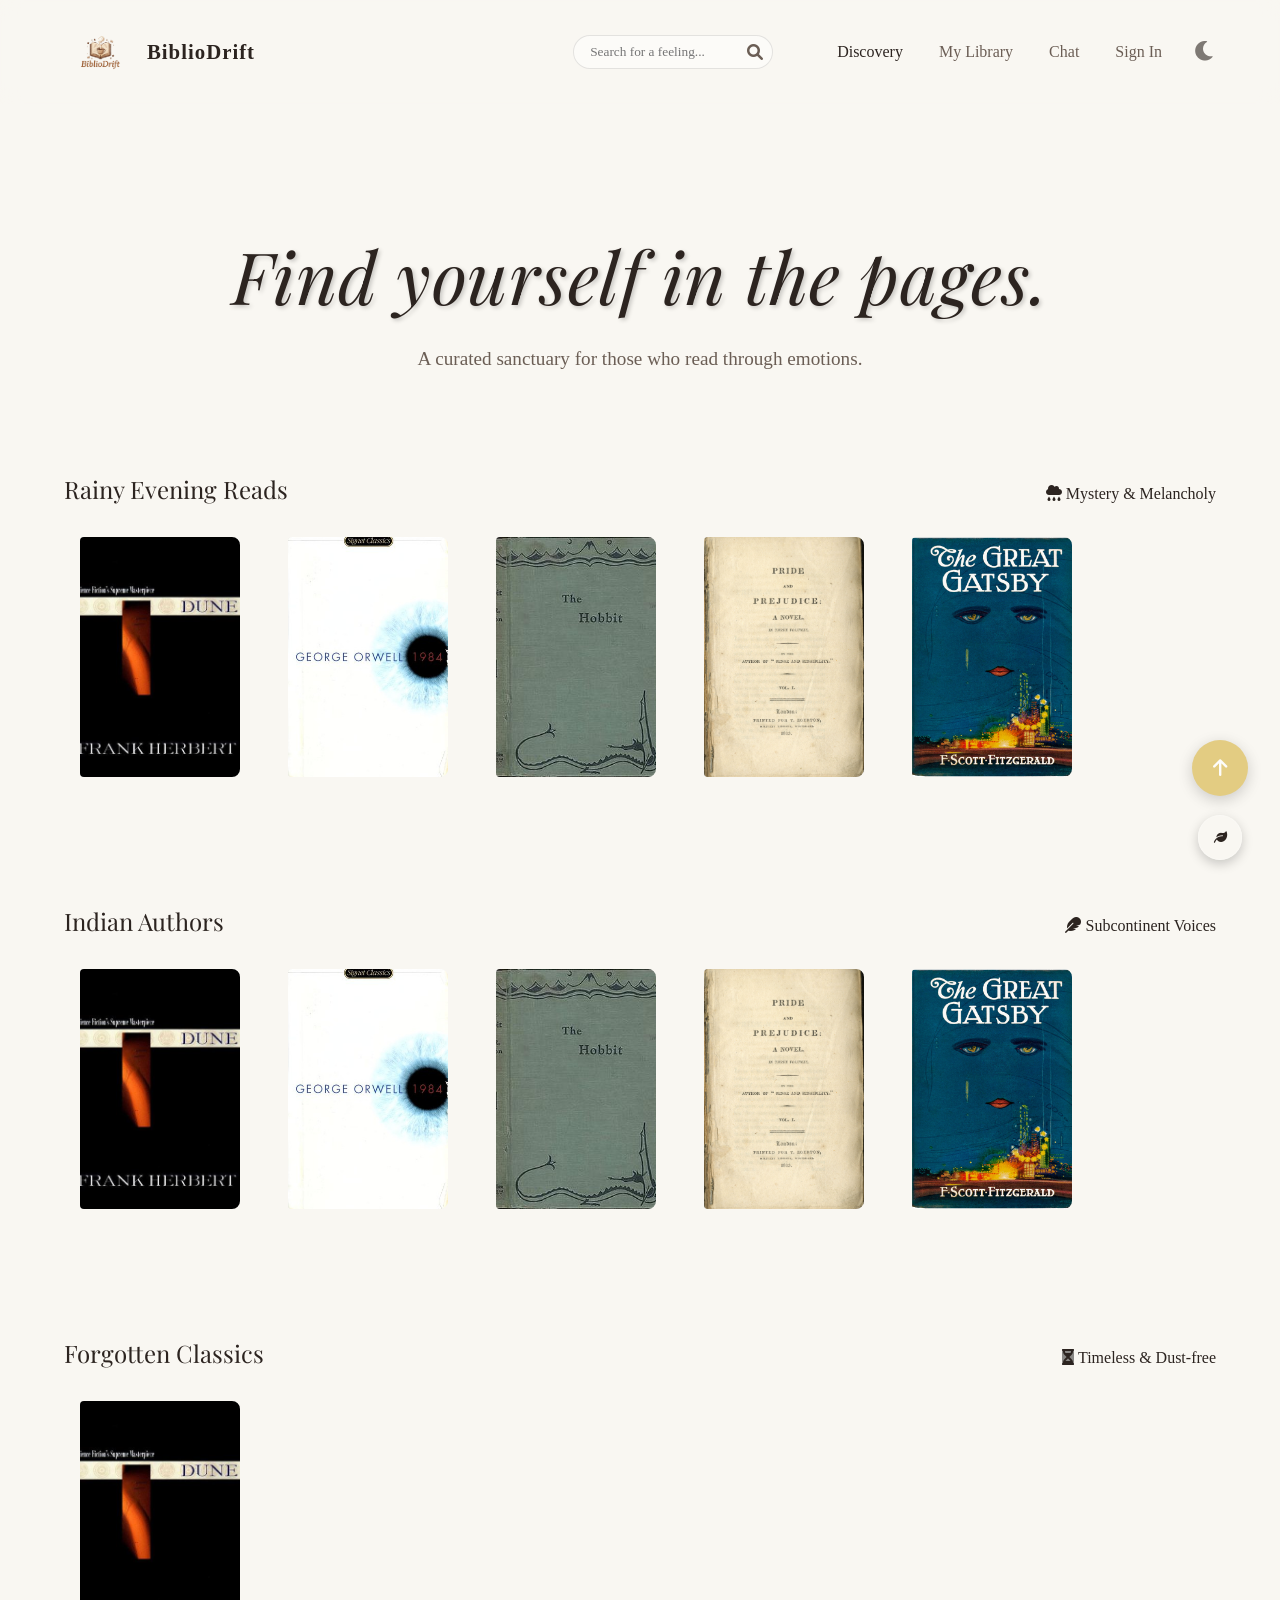
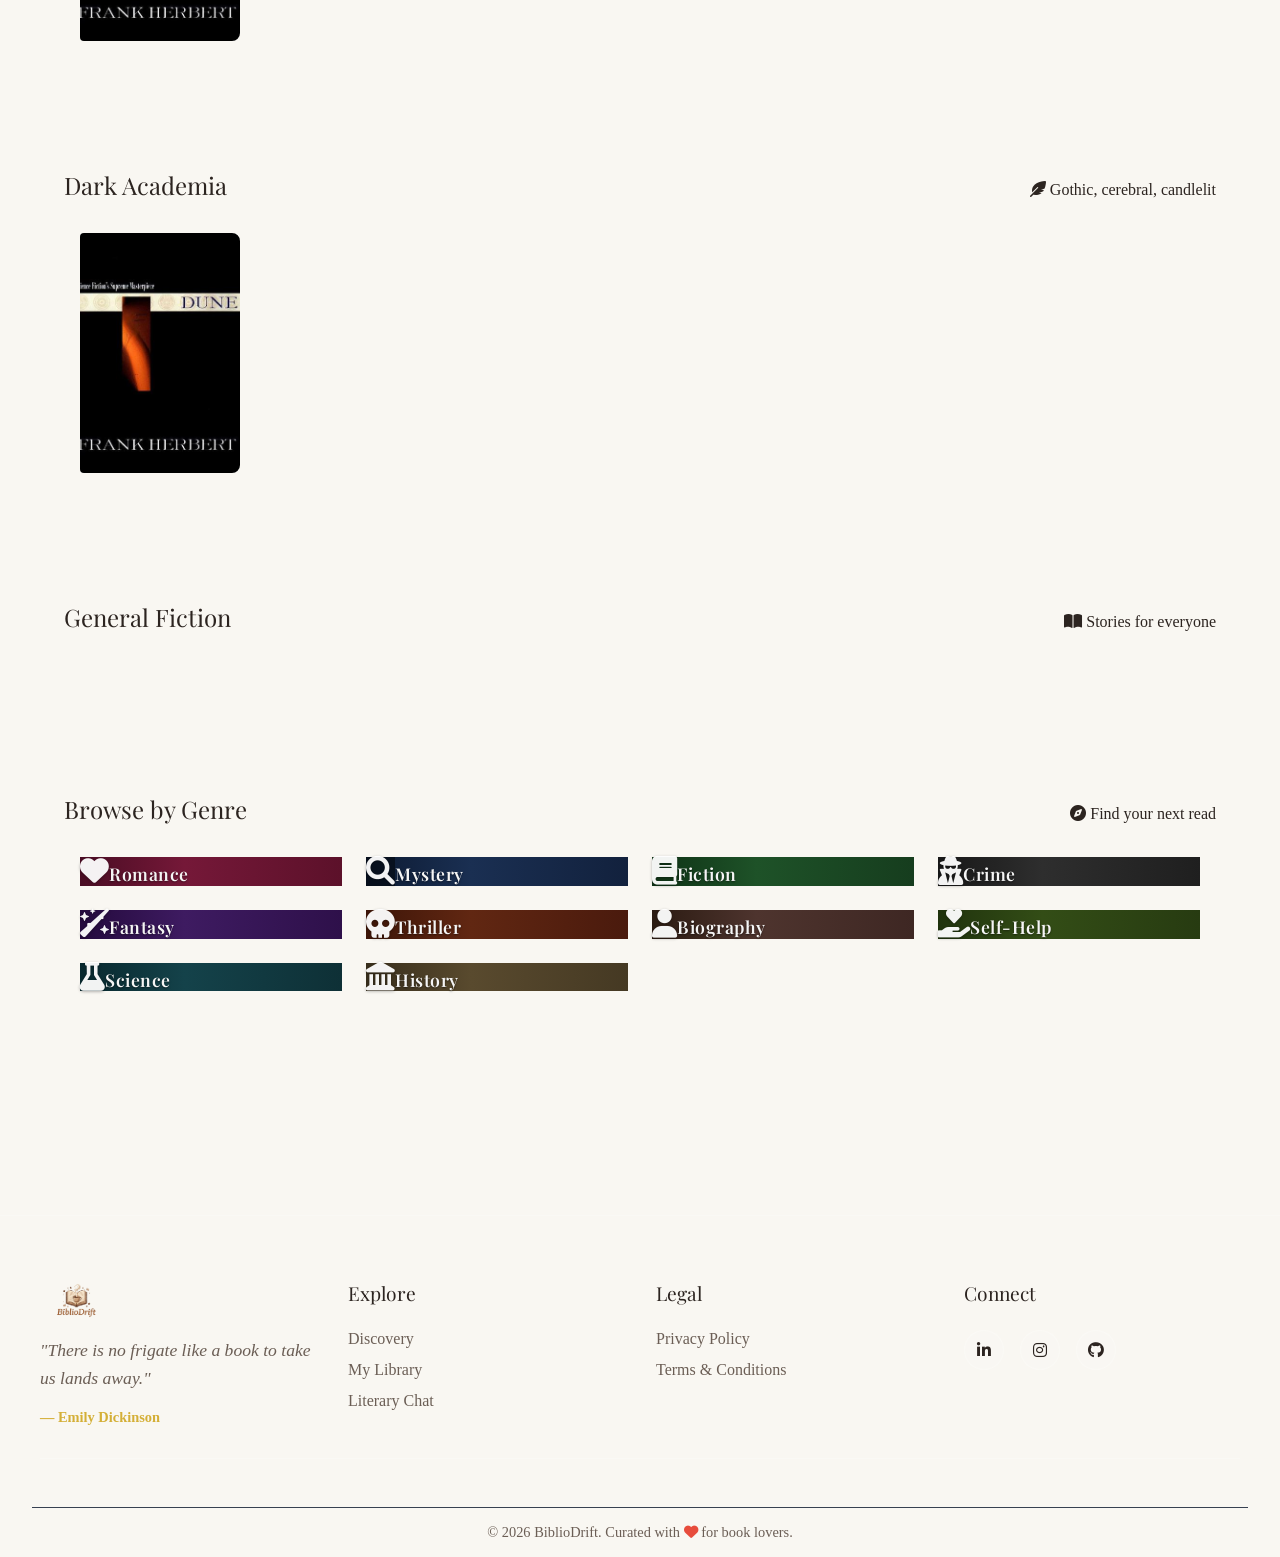
==== commit 05dc03e3: "Merge pull request #543 from aarushii25/fix [GSSoC'26] Fix broken footer logo image path" ====
--- a/frontend/pages/index.html
+++ b/frontend/pages/index.html
@@ -203,7 +203,7 @@
     <div class="footer-container">
       <div class="footer-brand">
         <a href="index.html" class="logo">
-          <img style="height: 40px" src="../assets/images/biblioDrift_favicon.png" alt="BiblioDrift Logo"> BiblioDrift
+          <img style="height: 40px" src="../assets/images/logo.png" alt="BiblioDrift Logo">
         </a>
         <p class="footer-tagline">"There is no frigate like a book to take us lands away."</p>
         <p class="footer-subtext">&mdash; Emily Dickinson</p>
--- a/frontend/css/style.css
+++ b/frontend/css/style.css
@@ -1,4 +1,13 @@
 :root {
+    /* Fix: WCAG AA Contrast Floor - Issue #534 */
+.glass-panel,
+.book-tooltip,
+.book-detail-modal,
+[class*="glass"] {
+    background: rgba(0, 0, 0, 0.45) !important;
+    backdrop-filter: blur(12px);
+    -webkit-backdrop-filter: blur(12px);
+}
     /* Day Theme (Default) */
     --bg-color: #f9f7f2;
     --header-bg: rgba(249, 247, 242, 0.8);
@@ -70,7 +79,7 @@
 html[data-theme="night"],
 html[data-theme="night"] body {
     background-color: #1e1a18 !important;
-    color: #e0d5cb !important;
+    color: #fff5f5 !important;
 }
 
 [data-theme="night"] header {
@@ -83,6 +92,7 @@
     color: #e0d5cb !important;
     border-color: rgba(255, 255, 255, 0.1) !important;
 }
+
 
 /* Global Wooden Scrollbar Styling */
 ::-webkit-scrollbar {
@@ -245,6 +255,8 @@
     padding: 2rem 4rem;
     max-width: 1400px;
     margin: 0 auto;
+    width: 100%;
+    overflow-x: hidden;
 }
 
 /* --- Hero --- */
@@ -265,6 +277,7 @@
         transform: translateY(0);
     }
 }
+
 
 .hero h1 {
     font-size: clamp(2.5rem, 8vw, 4.5rem);
@@ -286,24 +299,32 @@
 /* --- Curated Tables (Horizontal Scroll) --- */
 .curated-section {
     margin-bottom: 6rem;
+    width: 100%;
+    overflow-x: hidden;
 }
 
 .section-header {
-    margin-bottom: 2rem;
-    border-bottom: 1px solid rgba(0, 0, 0, 0.05);
-    padding-bottom: 0.5rem;
+    margin-: 0 1rem 0.5rem 1rem;
     display: flex;
     justify-content: space-between;
     align-items: baseline;
+    flex-wrap: wrap;
+    gap: 1rem
+    justify-content: space-between;
+    align-items: baseline;
 }
 
 .curated-row {
     display: flex;
     gap: 3rem;
     padding: 2rem 1rem;
-    overflow-x: visible;
-    /* Allow 3D overflow */
+    overflow-x: auto;
+    overflow-y: hidden;
+    /* Allow horizontal scrolling on mobile */
     perspective: 1000px;
+    -webkit-overflow-scrolling: touch;
+    scroll-behavior: smooth;
+    flex-wrap: nowrap;
 }
 
 /* --- 3D Book Component --- */
@@ -312,7 +333,8 @@
     height: var(--book-height);
     perspective: 1000px;
     cursor: pointer;
-    /* Random slight rotation for organic feel - handled in JS usually, but default here */
+    flex-shrink: 0;
+    min-width: var(--book-width);
 }
 
 .book {
@@ -491,6 +513,8 @@
 
 /* --- Virtual Shelves --- */
 .shelves-container {
+    width: 100%;
+    overflow-x: hidden;
     display: flex;
     flex-direction: column;
     gap: 4rem;
@@ -519,6 +543,9 @@
     gap: 1.5rem;
     /* More spacing for expanded books */
     min-height: 280px;
+    flex-wrap: nowrap;
+    overflow-x: auto;
+    -webkit-overflow-scrolling: touch;
 }
 
 .shelf-row::after {
@@ -672,6 +699,8 @@
     overflow-y: auto;
     box-shadow: var(--shadow-soft);
     border: 1px solid var(--glass-border);
+    display: flex;
+    flex-direction: column;
 }
 
 .mood-modal-header {
@@ -903,6 +932,7 @@
     border: none;
     padding: 0;
     overflow: visible;
+    max-height: 95vh;
 }
 
 .glass-modal::backdrop {
@@ -920,7 +950,9 @@
     padding: 2.5rem;
     position: relative;
     overflow: hidden;
+    overflow-y: auto;
     animation: modalIn 0.4s cubic-bezier(0.175, 0.885, 0.32, 1.275);
+    max-height: 90vh;
 }
 
 [data-theme="night"] .modal-content {
@@ -1110,6 +1142,29 @@
     .modal-content {
         padding: 1.5rem;
     }
+
+    .modal-info h2 {
+        font-size: 1.8rem;
+    }
+
+    .ai-insight-box {
+        padding: 1rem 1.2rem;
+    }
+
+    #modal-ai-note {
+        font-size: 0.95rem;
+    }
+
+    .modal-actions {
+        flex-direction: column;
+        width: 100%;
+    }
+
+    .btn-primary,
+    .btn-secondary,
+    .btn-preview {
+        width: 100%;
+    }
 }
 
 /* ===== CHAT INTERFACE STYLES ===== */
@@ -1476,6 +1531,7 @@
     justify-content: center;
     overflow: hidden;
     box-shadow: 0 2px 8px rgba(0, 0, 0, 0.1);
+    flex-shrink: 0;
 }
 
 .book-rec-cover img {
@@ -1496,6 +1552,7 @@
     line-height: 1.2;
     display: -webkit-box;
     -webkit-line-clamp: 2;
+    line-clamp: 2;
     -webkit-box-orient: vertical;
     overflow: hidden;
 }
@@ -1505,6 +1562,7 @@
     color: var(--text-muted);
     display: -webkit-box;
     -webkit-line-clamp: 1;
+    line-clamp: 1;
     -webkit-box-orient: vertical;
     overflow: hidden;
 }
@@ -1719,13 +1777,15 @@
 }
 
 /* ===== GENRE SECTION STYLES ===== */
-
-/* Genre Grid Layout */
 .genre-grid {
     display: grid;
-    grid-template-columns: repeat(5, 1fr);
-    gap: 1rem;
-    padding: 1rem 0;
+    grid-template-columns: repeat(4, 1fr);
+    gap: 1.5rem;
+    padding: 2rem 1rem;
+    width: 100%;
+    max-width: 100%;
+    overflow-x: hidden;
+}
 }
 
 /* Genre Card - Vintage Book Spine Look */
@@ -1736,7 +1796,7 @@
     /* Horizontal layout */
     align-items: center;
     justify-content: flex-start;
-    padding: 1rem 1.5rem;
+    padding: 1.25rem 1.75rem;
     cursor: pointer;
     transition: all 0.3s cubic-bezier(0.23, 1, 0.32, 1);
 
@@ -1744,12 +1804,11 @@
     border-radius: 8px;
     box-shadow: 0 4px 10px rgba(0, 0, 0, 0.2);
 
-    height: 80px;
-    /* Much smaller height */
+    height: 100px;
     position: relative;
     overflow: hidden;
     border: 1px solid rgba(0, 0, 0, 0.1);
-    gap: 1rem;
+    gap: 1.5rem;
 }
 
 /* Remove gold lines for cleaner small look */
@@ -1923,12 +1982,14 @@
 
 /* Genre Books Grid */
 .genre-books-grid {
-    display: flex;
-    flex-wrap: wrap;
-    justify-content: center;
-    gap: 3rem;
+    display: grid;
+    grid-template-columns: repeat(auto-fill, minmax(140px, 1fr));
+    gap: 1.5rem;
     padding: 2rem;
     perspective: 1000px;
+    justify-items: center;
+    width: 100%;
+    max-width: 100%;
 }
 
 .genre-book-card {
@@ -1963,6 +2024,7 @@
     margin: 0 0 0.25rem 0;
     display: -webkit-box;
     -webkit-line-clamp: 2;
+    line-clamp: 2;
     -webkit-box-orient: vertical;
     overflow: hidden;
 }
@@ -2334,6 +2396,14 @@
     transition: all 0.3s cubic-bezier(0.23, 1, 0.32, 1);
 }
 
+/* Fix: Ensure light text in day theme for contrast with dark background override */
+.book-tooltip .tooltip-title,
+.book-tooltip .tooltip-author,
+.book-tooltip .tooltip-rating-text,
+.book-tooltip .tooltip-description {
+    color: #f5f5f5 !important;
+}
+
 [data-theme="night"] .book-tooltip {
     background: rgba(44, 36, 32, 0.98);
     border: 1px solid rgba(255, 255, 255, 0.1);
@@ -2402,6 +2472,7 @@
     line-height: 1.5;
     display: -webkit-box;
     -webkit-line-clamp: 3;
+    line-clamp: 3;
     -webkit-box-orient: vertical;
     overflow: hidden;
     border-top: 1px solid rgba(0, 0, 0, 0.08);
@@ -4555,10 +4626,67 @@
 input:checked+.slider:before {
     transform: translateX(14px);
 }
-html, body {
-  cursor: url("data:image/svg+xml;utf8,<svg xmlns='http://www.w3.org/2000/svg' width='32' height='32' viewBox='0 0 24 24'><path fill='%23cca43b' d='M4.42 20.58a1 1 0 0 0 1.41 0L15.24 11.2l-2.44-2.44L3.42 18.17a1 1 0 0 0 0 1.41zM17.36 9.08l-2.44-2.44 2.12-2.12a2 2 0 0 1 2.83 0l1.77 1.77a2 2 0 0 1 0 2.83z'/><path stroke='%23cca43b' stroke-width='1.5' d='M2 22l4-1'/></svg>") 0 24, auto !important;
-}
-*:hover {
-  cursor: pointer !important; 
-  cursor: url("data:image/svg+xml;utf8,<svg xmlns='http://www.w3.org/2000/svg' width='32' height='32' viewBox='0 0 24 24'><path fill='%23ffca3a' d='M4.42 20.58a1 1 0 0 0 1.41 0L15.24 11.2l-2.44-2.44L3.42 18.17a1 1 0 0 0 0 1.41zM17.36 9.08l-2.44-2.44 2.12-2.12a2 2 0 0 1 2.83 0l1.77 1.77a2 2 0 0 1 0 2.83z'/><path stroke='%23ffca3a' stroke-width='1.5' d='M2 22l4-1'/></svg>") 0 24, pointer !important;
-}+html[data-theme="night"] .glass-overlay,
+body.night-mode .glass-overlay,
+[data-theme="night"] .glass-overlay {
+    background-color: #1e140c !important;
+    border: 1px solid rgba(255, 255, 255, 0.1) !important;
+}
+
+html[data-theme="night"] .tooltip-title,
+body.night-mode .tooltip-title {
+    color: #ffffff !important;
+}
+
+html[data-theme="night"] .tooltip-author,
+body.night-mode .tooltip-author {
+    color: #cccccc !important;
+}
+
+
+.footer-logo {
+  height: 40px;
+  width: auto;
+}
+
+.logo {
+  display: flex;
+  align-items: center;
+  gap: 0.6rem;
+  font-size: 1.3rem;
+  font-weight: bold;
+}
+
+.main-footer {
+ 
+  padding: 4rem 2rem 1rem;
+}
+
+.footer-container {
+  display: grid;
+  grid-template-columns: repeat(auto-fit, minmax(220px, 1fr));
+  gap: 2rem;
+}
+
+.footer-container a {
+ 
+  text-decoration: none;
+  transition: color 0.3s ease;
+}
+
+
+
+.social-icons {
+  display: flex;
+  gap: 1rem;
+}
+
+.footer-bottom {
+  text-align: center;
+  margin-top: 3rem;
+  padding-top: 1rem;
+  border-top: 1px solid #374151;
+}
+
+
+
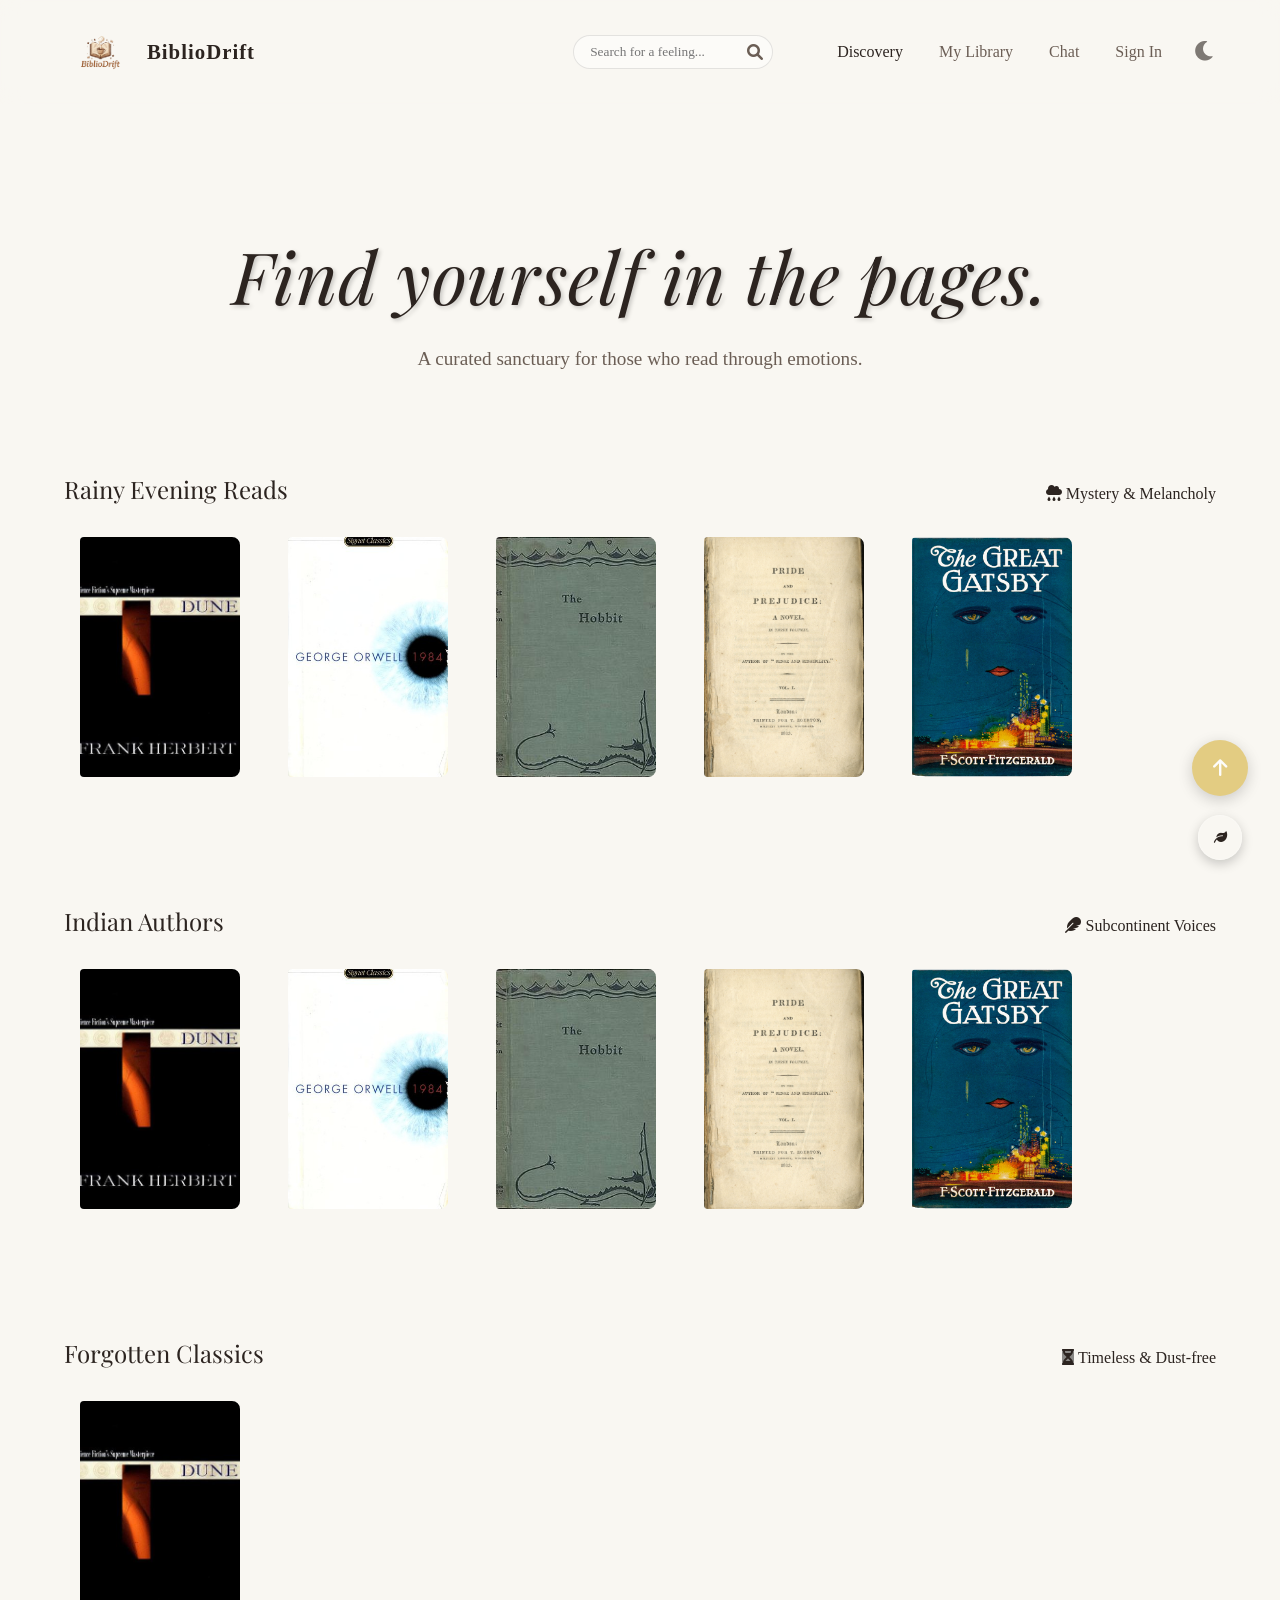
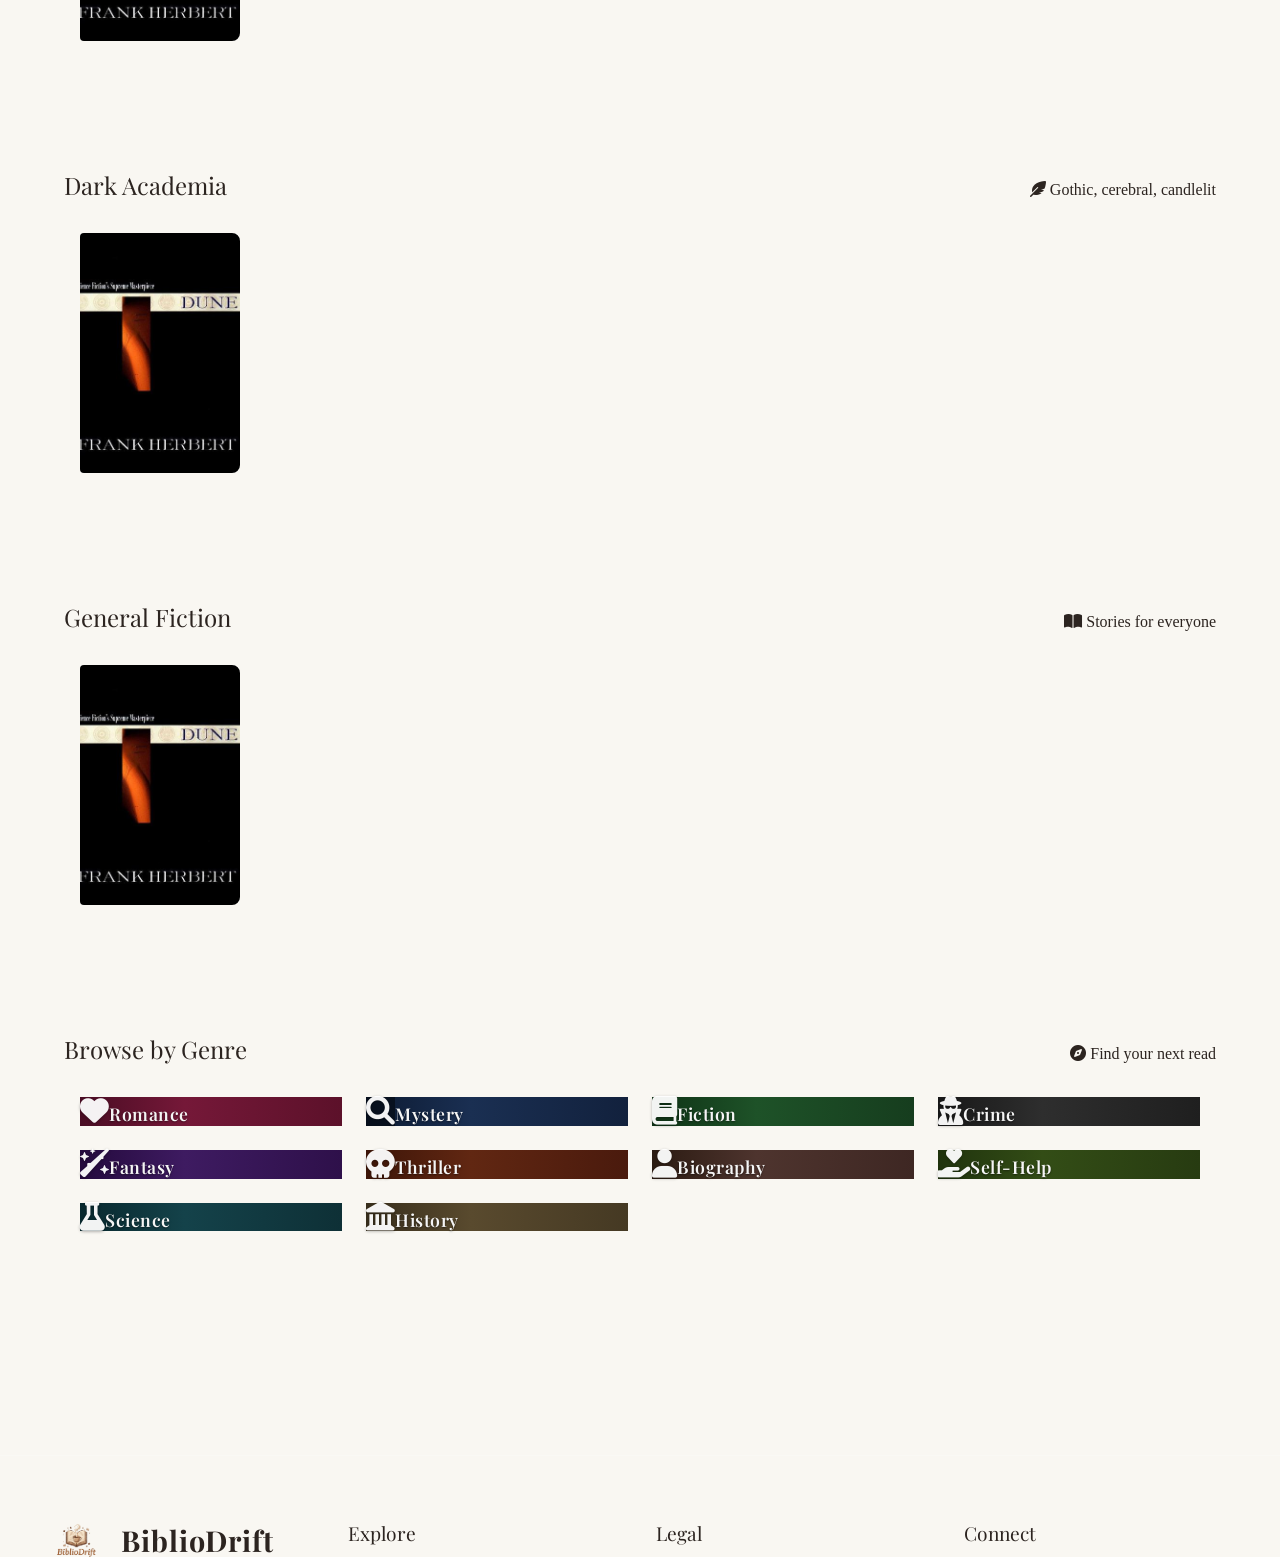
==== commit 0f2e279f: "Revert "[GSSoC'26] Fix broken footer logo image path"" ====
--- a/frontend/pages/index.html
+++ b/frontend/pages/index.html
@@ -203,7 +203,7 @@
     <div class="footer-container">
       <div class="footer-brand">
         <a href="index.html" class="logo">
-          <img style="height: 40px" src="../assets/images/logo.png" alt="BiblioDrift Logo">
+          <img style="height: 40px" src="../assets/images/biblioDrift_favicon.png" alt="BiblioDrift Logo"> BiblioDrift
         </a>
         <p class="footer-tagline">"There is no frigate like a book to take us lands away."</p>
         <p class="footer-subtext">&mdash; Emily Dickinson</p>
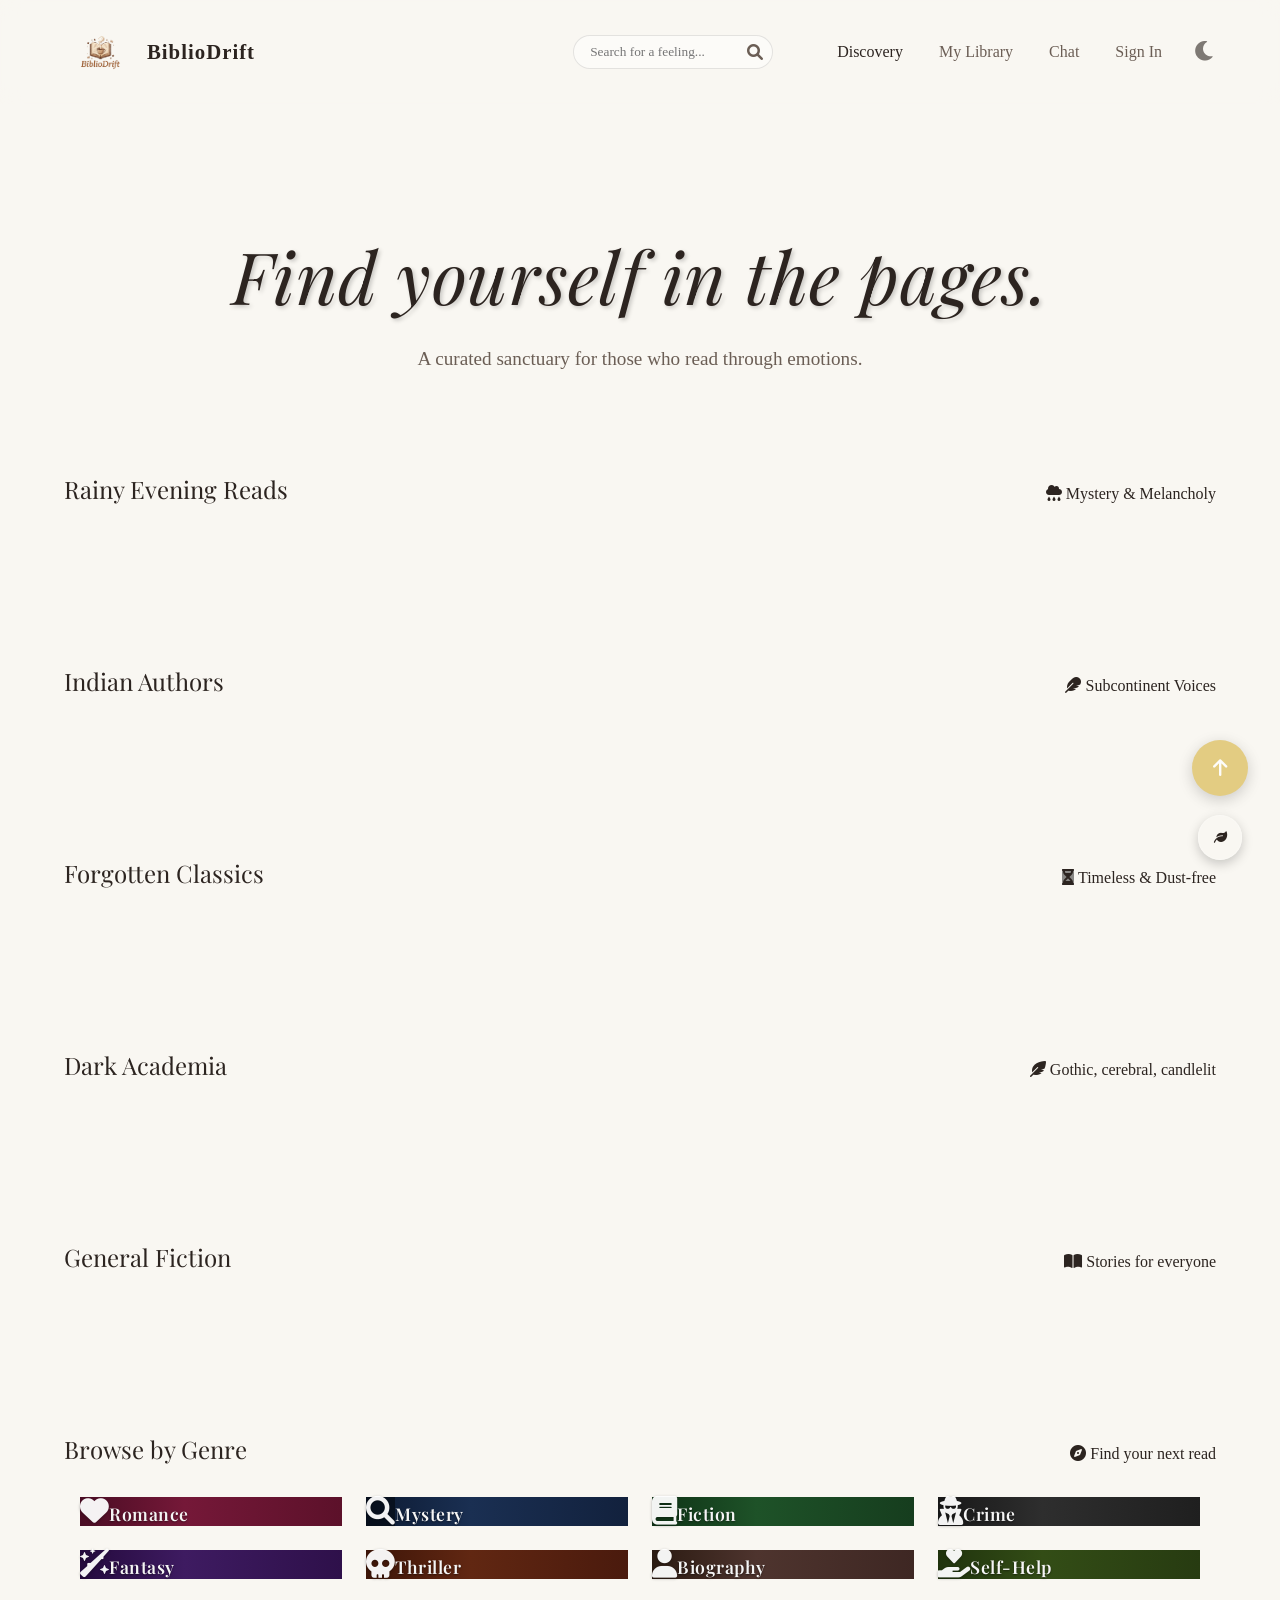
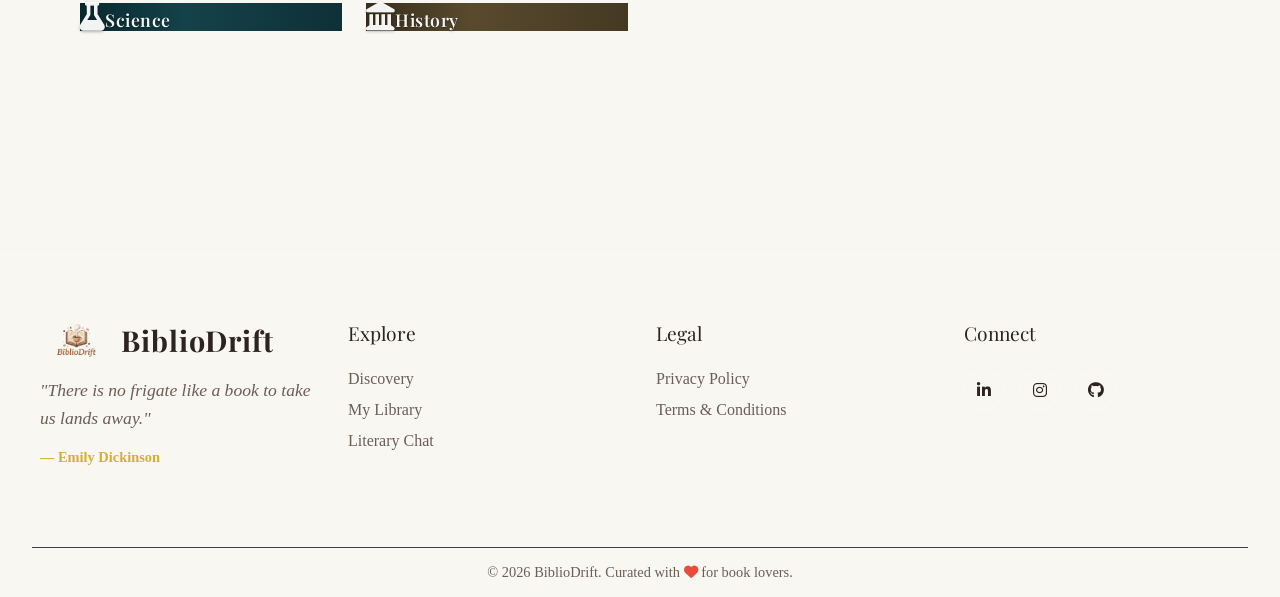
==== commit 3991d505: "Merge pull request #579 from krupalibachudasama2537-lgtm/main [FEATURE]: Offline Mode - Download "Cu" ====
--- a/frontend/pages/index.html
+++ b/frontend/pages/index.html
@@ -11,13 +11,20 @@
       }
     })();
   </script>
+  <script src="https://unpkg.com/dexie/dist/dexie.js"></script>
+
+  <script src="../js/db.js"></script>
+
+  <script src="../js/app.js"></script>
+  <script src="../js/library-3d.js"></script>
+  <script src="https://unpkg.com/dexie/dist/dexie.js"></script>
   <meta name="viewport" content="width=device-width, initial-scale=1.0" />
   <!-- Added SEO meta description to improve search engine discoverability and click-through rates -->
   <meta name="description" content="BiblioDrift — Discover books by mood, track your reading journey, and get AI-powered recommendations." />
   <title>BiblioDrift | Find yourself in the pages</title>
   <link rel="stylesheet" href="../css/style.css" />
   <link rel="stylesheet" href="../css/keyboard-shortcuts.css" />
-
+  <link rel="manifest" href="/manifest.json">
   <!-- Fonts -->
   <link rel="preconnect" href="https://fonts.googleapis.com" />
   <link rel="preconnect" href="https://fonts.gstatic.com" crossorigin />
@@ -30,7 +37,7 @@
   <script src="https://cdn.jsdelivr.net/npm/dompurify@3.0.6/dist/purify.min.js"></script>
   <link rel="icon" href="../assets/images/biblioDrift_favicon.png" type="image/png">
   <!-- PWA -->
-  <link rel="manifest" href="../manifest.json">
+  <link rel="manifest" href="/manifest.json">
   <meta name="theme-color" content="#2c2420">
   <meta name="apple-mobile-web-app-capable" content="yes">
   <meta name="apple-mobile-web-app-status-bar-style" content="black-translucent">
@@ -294,6 +301,7 @@
   <script src="../js/ambient.js"></script>
   <script src="../js/security.js"></script>
   <script src="../js/pwa.js"></script>
+
 </body>
 
 </html>
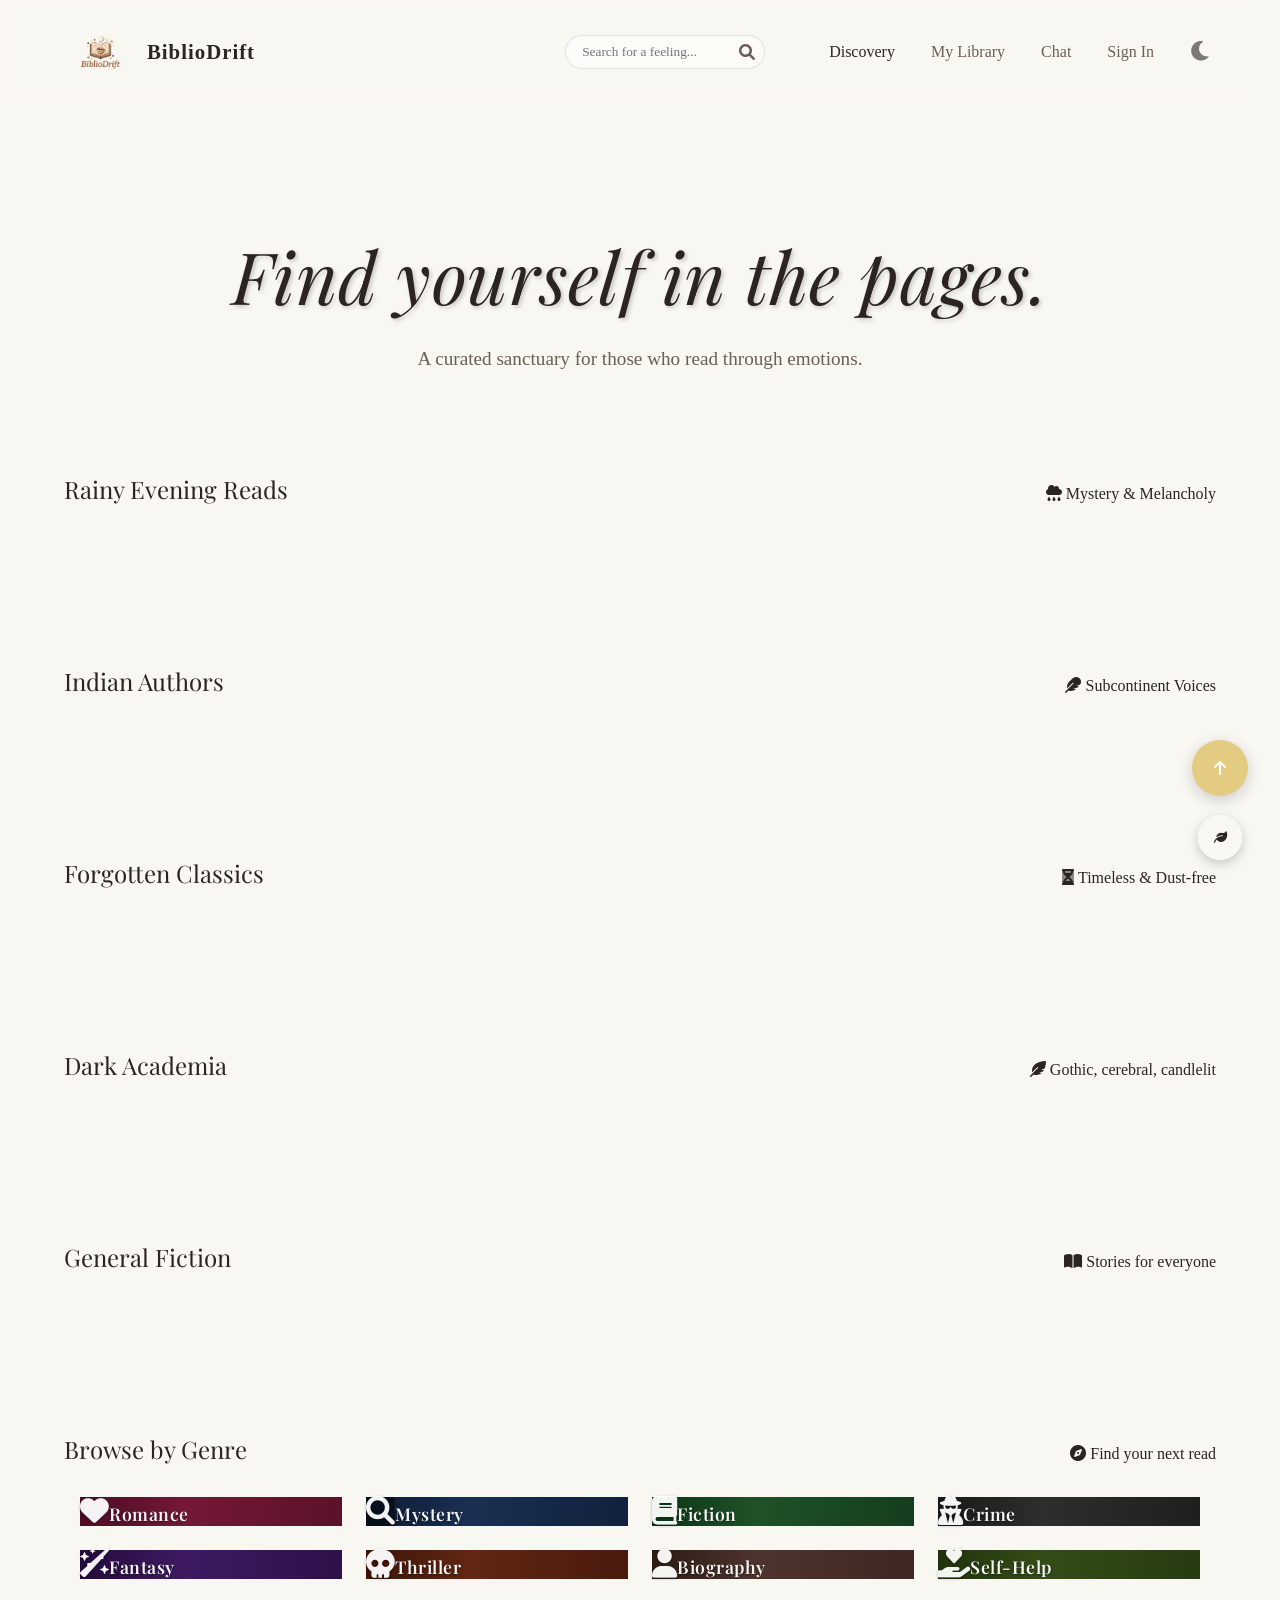
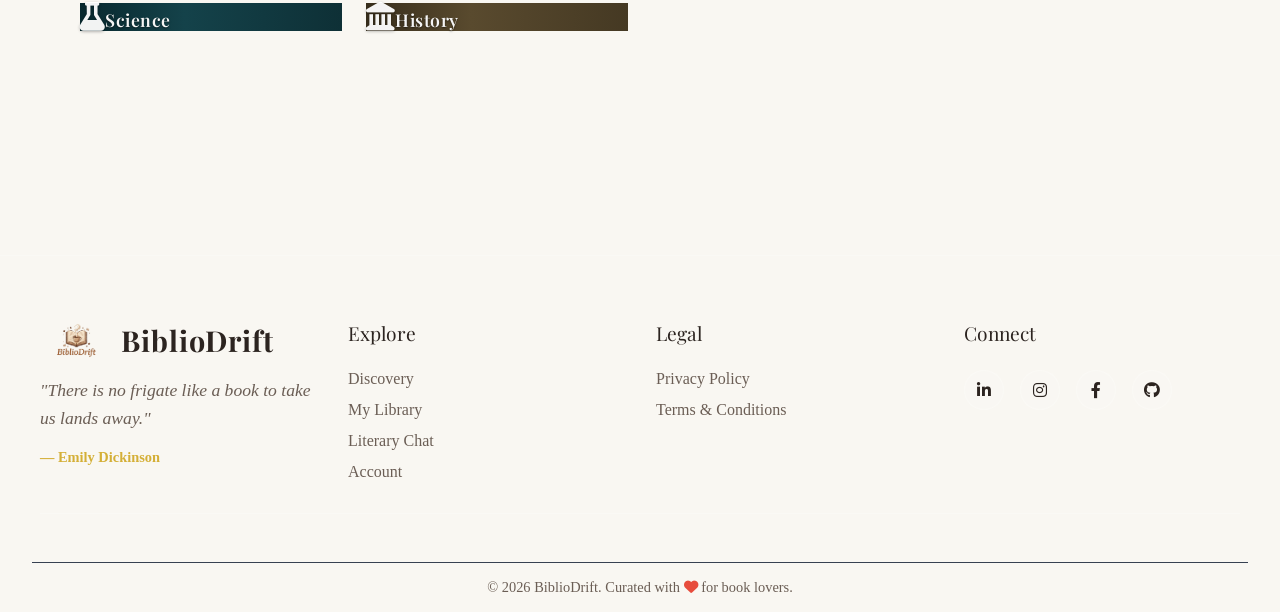
==== commit e58eb244: "Merge pull request #586 from janmejay1438/fixing-footer [GSSoC'26] footer.js is used to construct th" ====
--- a/frontend/pages/index.html
+++ b/frontend/pages/index.html
@@ -203,51 +203,11 @@
   </main>
 
 
-
-
-  <!-- Enhanced Footer -->
-  <footer class="main-footer">
-    <div class="footer-container">
-      <div class="footer-brand">
-        <a href="index.html" class="logo">
-          <img style="height: 40px" src="../assets/images/biblioDrift_favicon.png" alt="BiblioDrift Logo"> BiblioDrift
-        </a>
-        <p class="footer-tagline">"There is no frigate like a book to take us lands away."</p>
-        <p class="footer-subtext">&mdash; Emily Dickinson</p>
-      </div>
-      <div class="footer-nav">
-        <h3>Explore</h3>
-        <ul>
-          <li><a href="index.html">Discovery</a></li>
-          <li><a href="library.html">My Library</a></li>
-          <li><a href="chat.html">Literary Chat</a></li>
-        </ul>
-      </div>
-      <div class="footer-legal">
-        <h3>Legal</h3>
-        <ul>
-          <li><a href="privacy-policy.html">Privacy Policy</a></li>
-          <li><a href="terms-and-conditions.html">Terms & Conditions</a></li>
-        </ul>
-      </div>
-      <div class="footer-social">
-        <h3>Connect</h3>
-        <div class="social-icons">
-          <a href="https://www.linkedin.com/in/devanshi5malhotra/" target="_blank" rel="noopener noreferrer" title="LinkedIn"><i class="fab fa-linkedin-in"></i></a>
-          <a href="#" title="Instagram"><i class="fab fa-instagram"></i></a>
-          <a href="https://github.com/devanshi14malhotra/BiblioDrift" target="_blank" rel="noopener noreferrer"
-            title="GitHub"><i class="fa-brands fa-github"></i></a>
-        </div>
-      </div>
-    </div>
-    <div class="footer-bottom">
-      <p>&copy; 2026 BiblioDrift. Curated with <i class="fa-solid fa-heart"></i> for book lovers.</p>
-    </div>
-  </footer>
-
+<!--The footer is being called usingt footer.js.-->
   <script src="../js/config.js"></script>
   <script src="../js/app.js"></script>
   <script src="../js/book-preview.js"></script>
+  <script src="../js/footer.js"></script>
   <script src="../script/header-scroll.js"></script>
 
 
--- a/frontend/css/style.css
+++ b/frontend/css/style.css
@@ -492,23 +492,59 @@
     margin-bottom: 1rem;
 }
 
+/* Read details Button */
+.read-details-btn {
+    background-color: #3e2723; 
+    color: #fffdf9;
+    border: 1px solid var(--accent-gold);
+    padding: 6px 16px; 
+    border-radius: 6px;
+    font-family: 'Playfair Display', 'Georgia', serif;
+    font-size: 0.82rem;
+    cursor: pointer;
+    display: flex;
+    align-items: center;
+    justify-content: center;
+    gap: 6px; 
+    margin: 8px auto 14px auto;
+    width: 96%; 
+    box-shadow: 0 3px 6px rgba(0, 0, 0, 0.15);
+    transition: background-color 0.2s ease-in-out;
+    white-space: nowrap; 
+}
+
+.read-details-btn:hover {
+    background-color: #5d4037;
+}
+
+.book__face--back .book-actions {
+    justify-content: space-around;
+    padding: 0 10px;
+    width: 100%;
+    margin-bottom: -6px;
+}
+
 .book-actions {
     display: flex;
-    gap: 0.5rem;
+    gap: 0.35rem;
+    justify-content: center;
+    align-items: center;
+    width: 100%;
 }
 
 .btn-icon {
     border: none;
     background: none;
     cursor: pointer;
-    font-size: 1.2rem;
+    font-size: 1rem;
+    padding: 0.15rem 0.25rem;
     opacity: 0.6;
-    transition: opacity 0.2s;
+    transition: opacity 0.2s, transform 0.12s;
 }
 
 .btn-icon:hover {
     opacity: 1;
-    transform: scale(1.1);
+    transform: scale(1.08);
 }
 
 /* --- Virtual Shelves --- */
